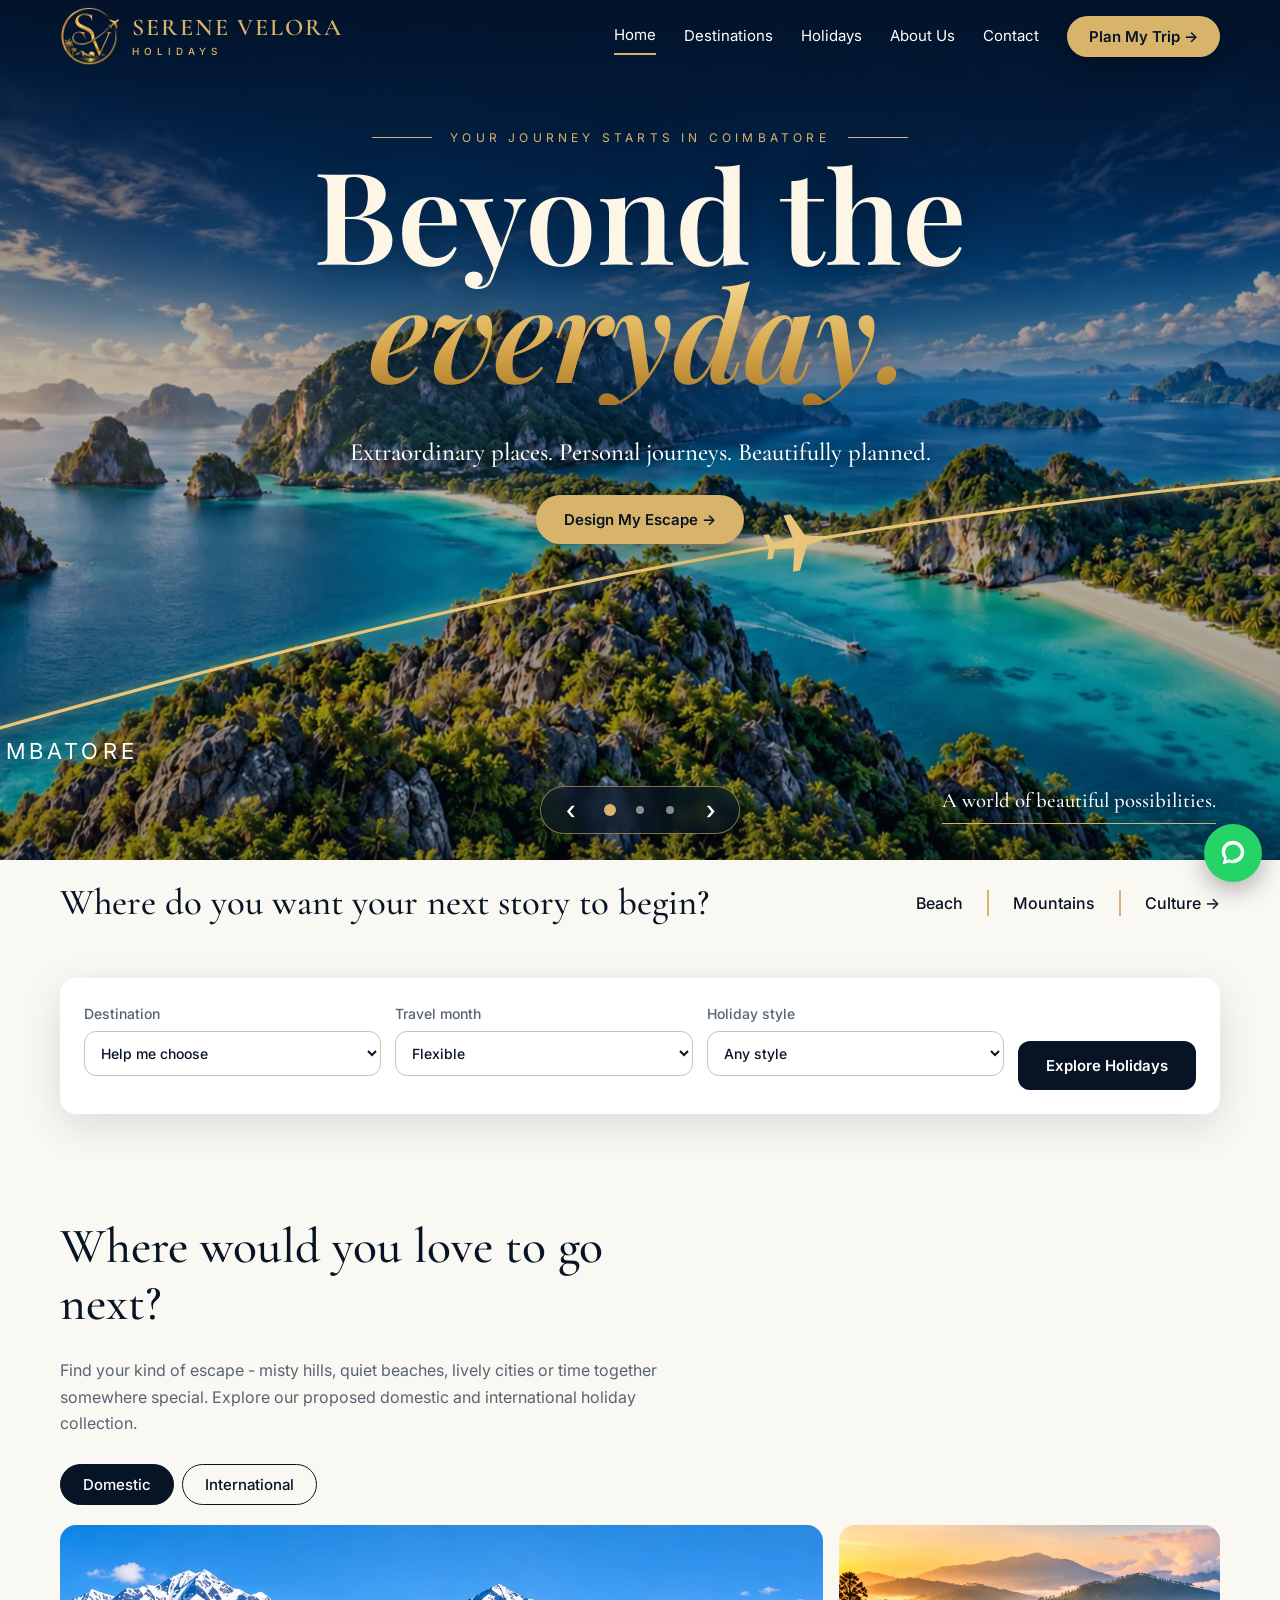
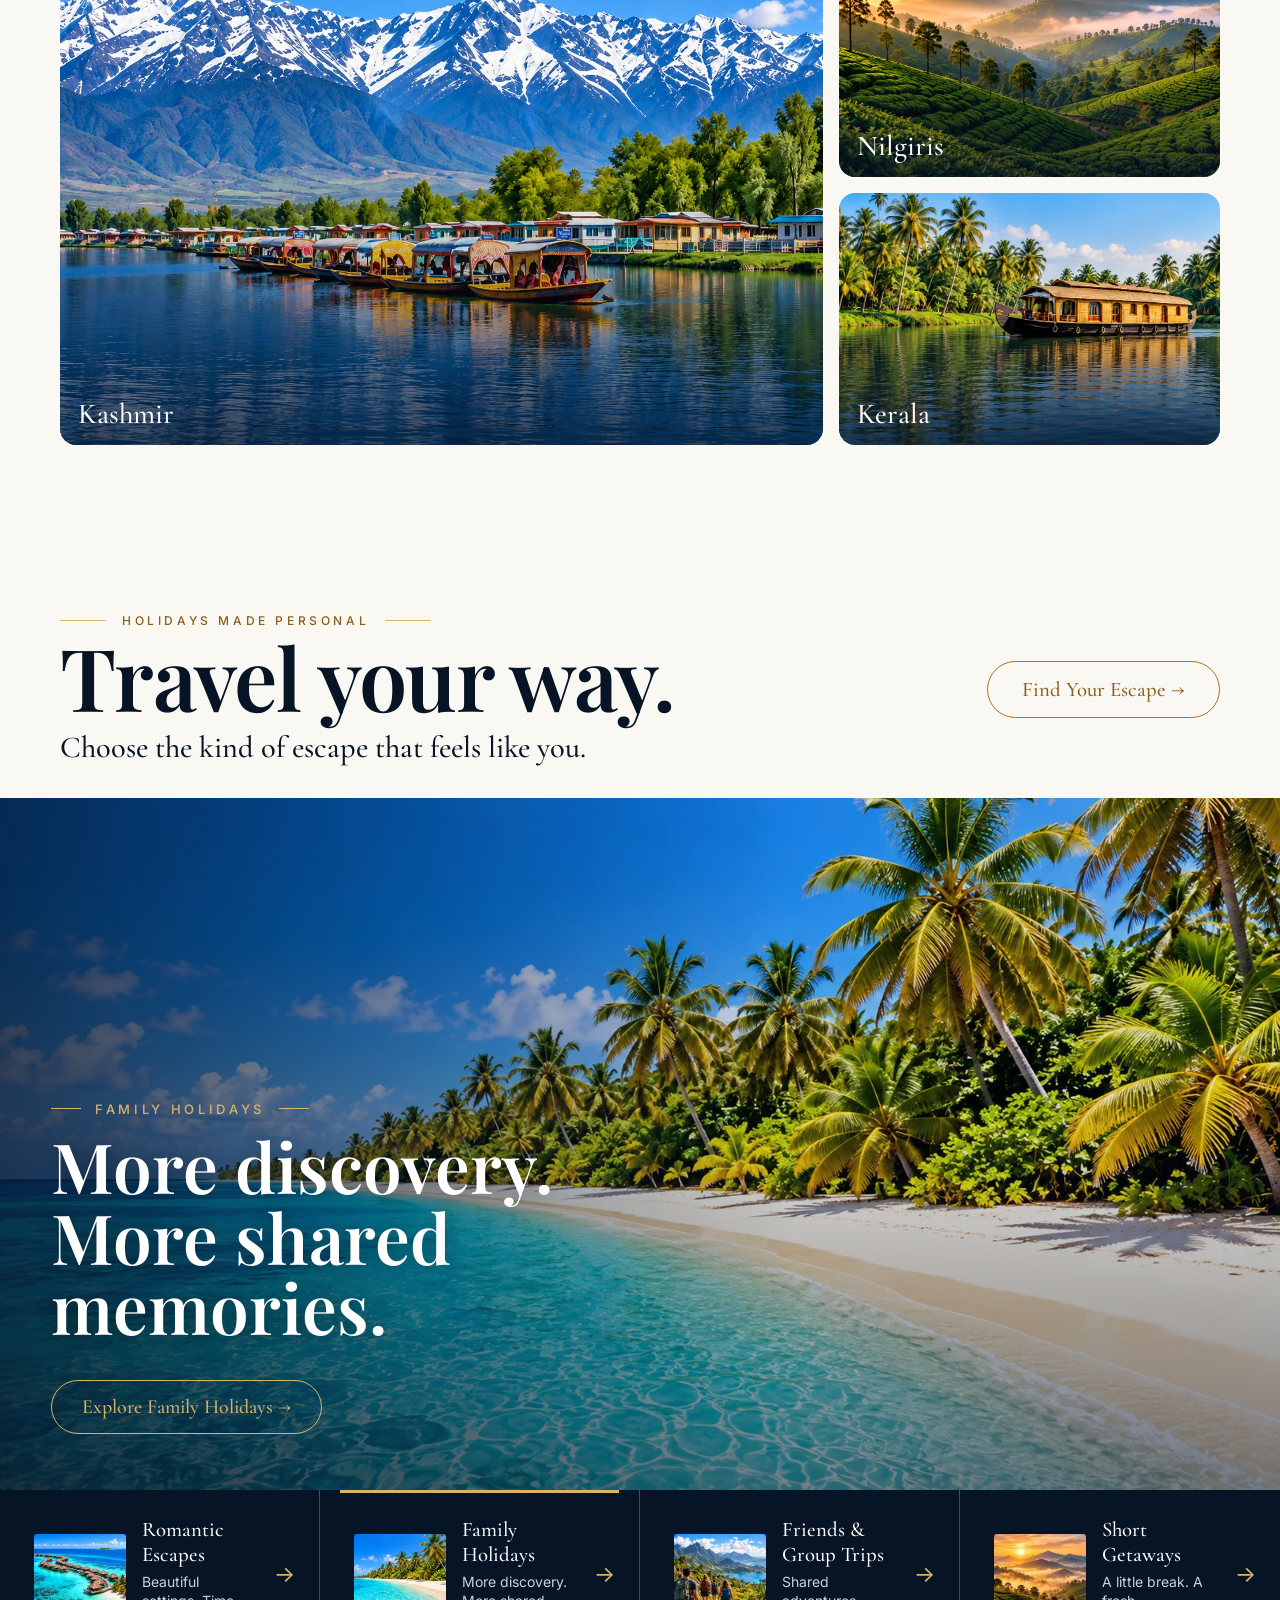
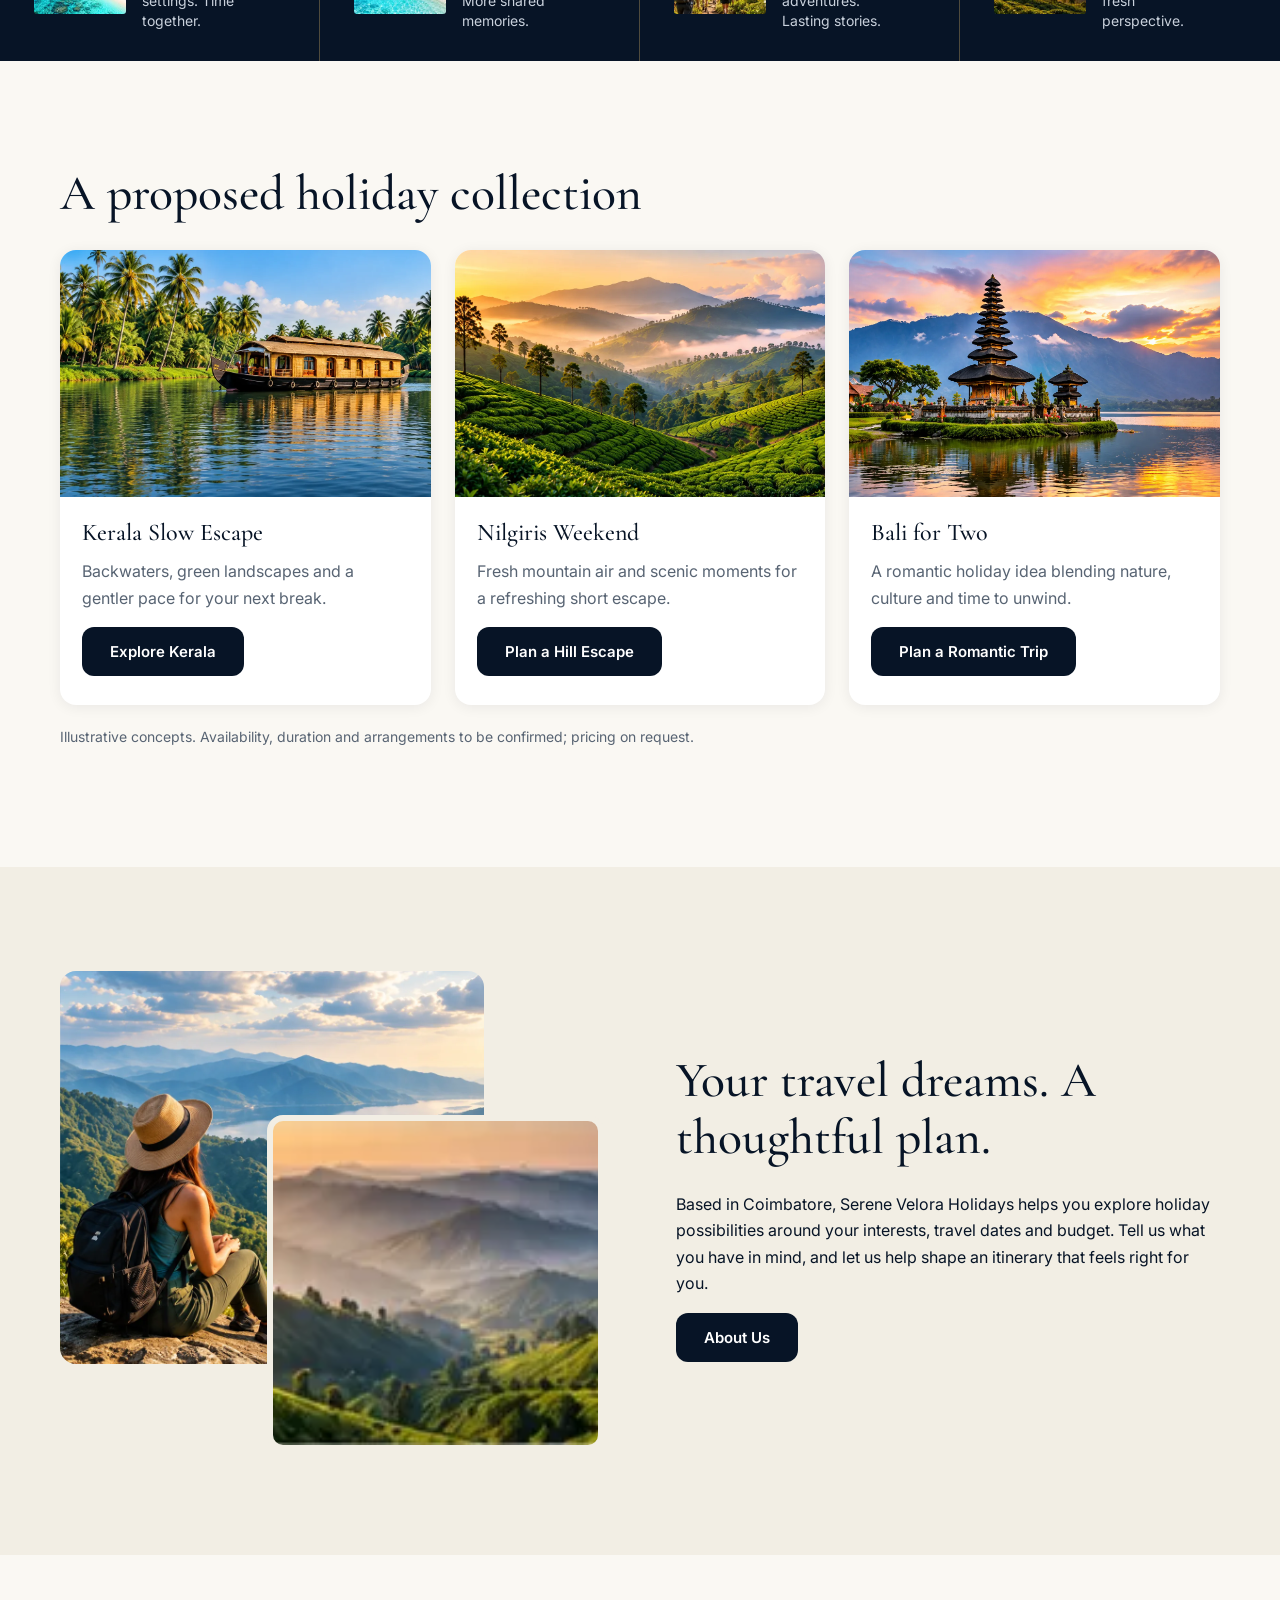
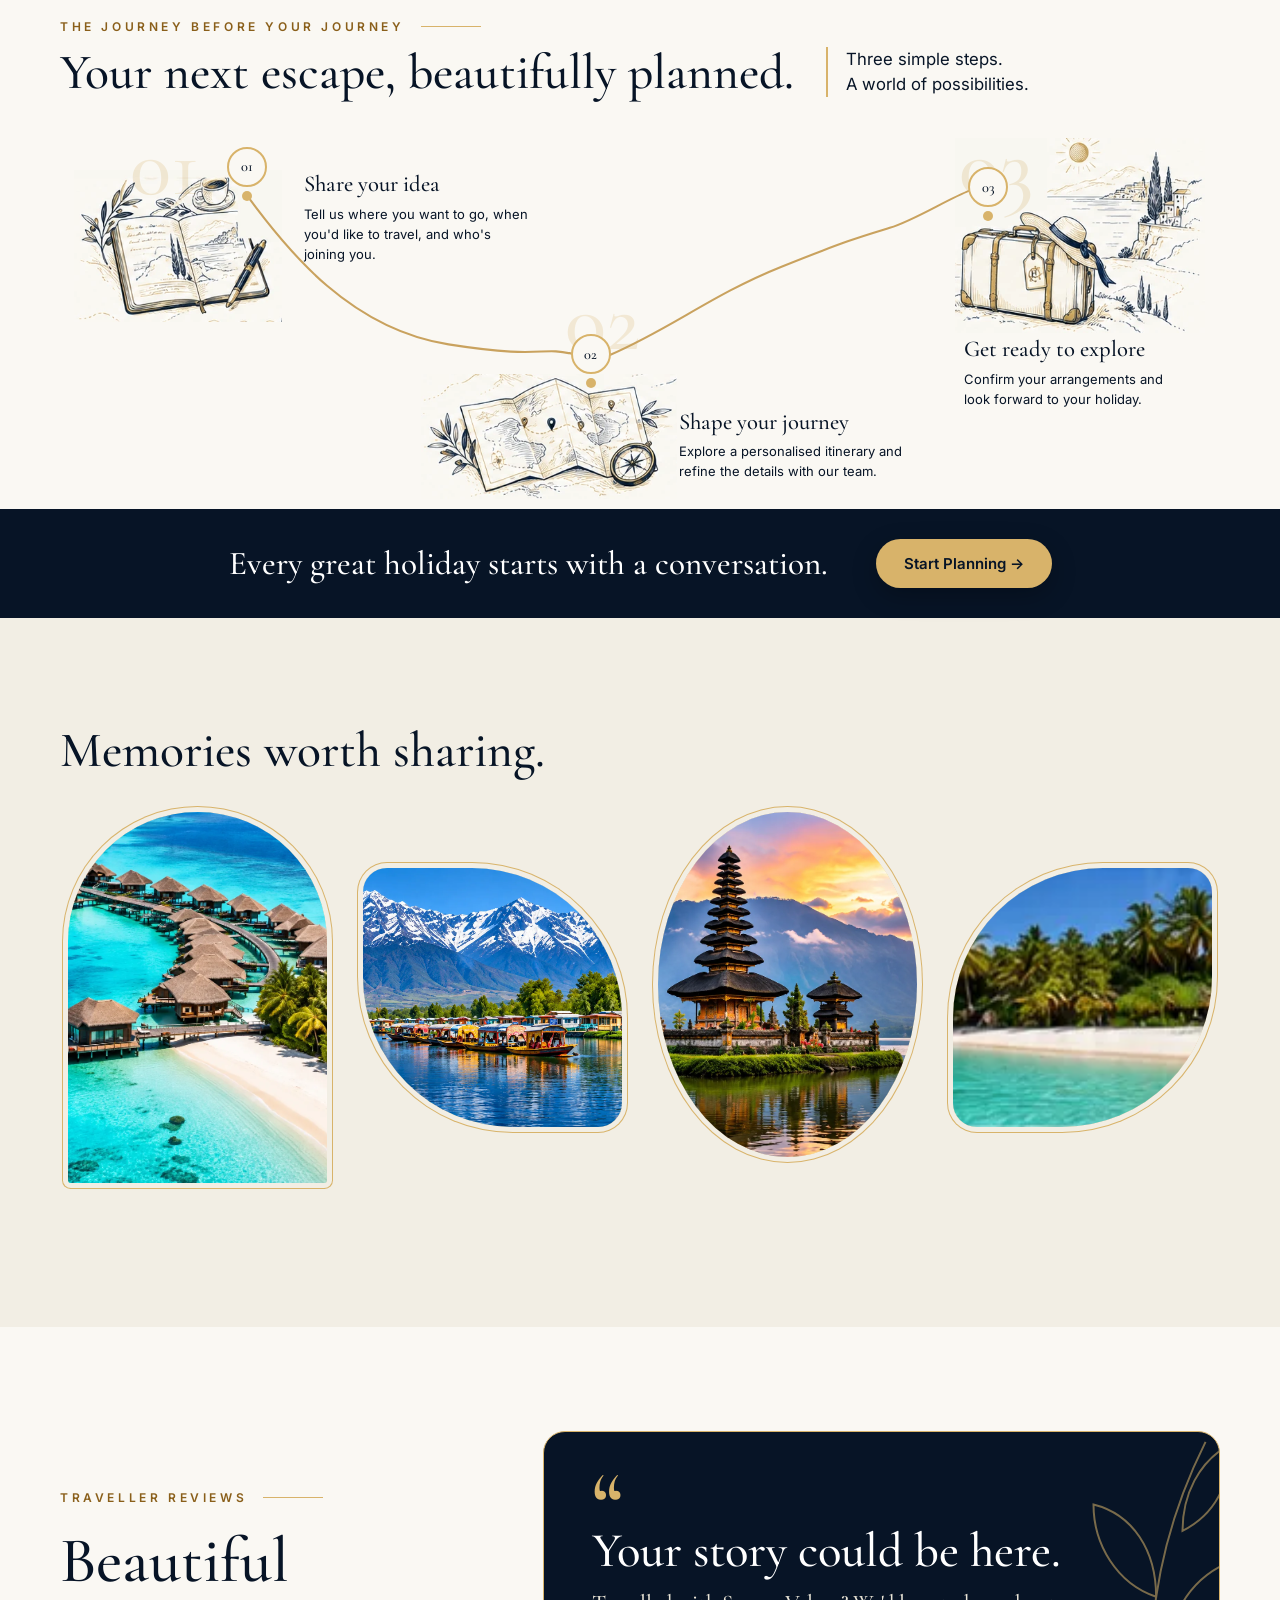
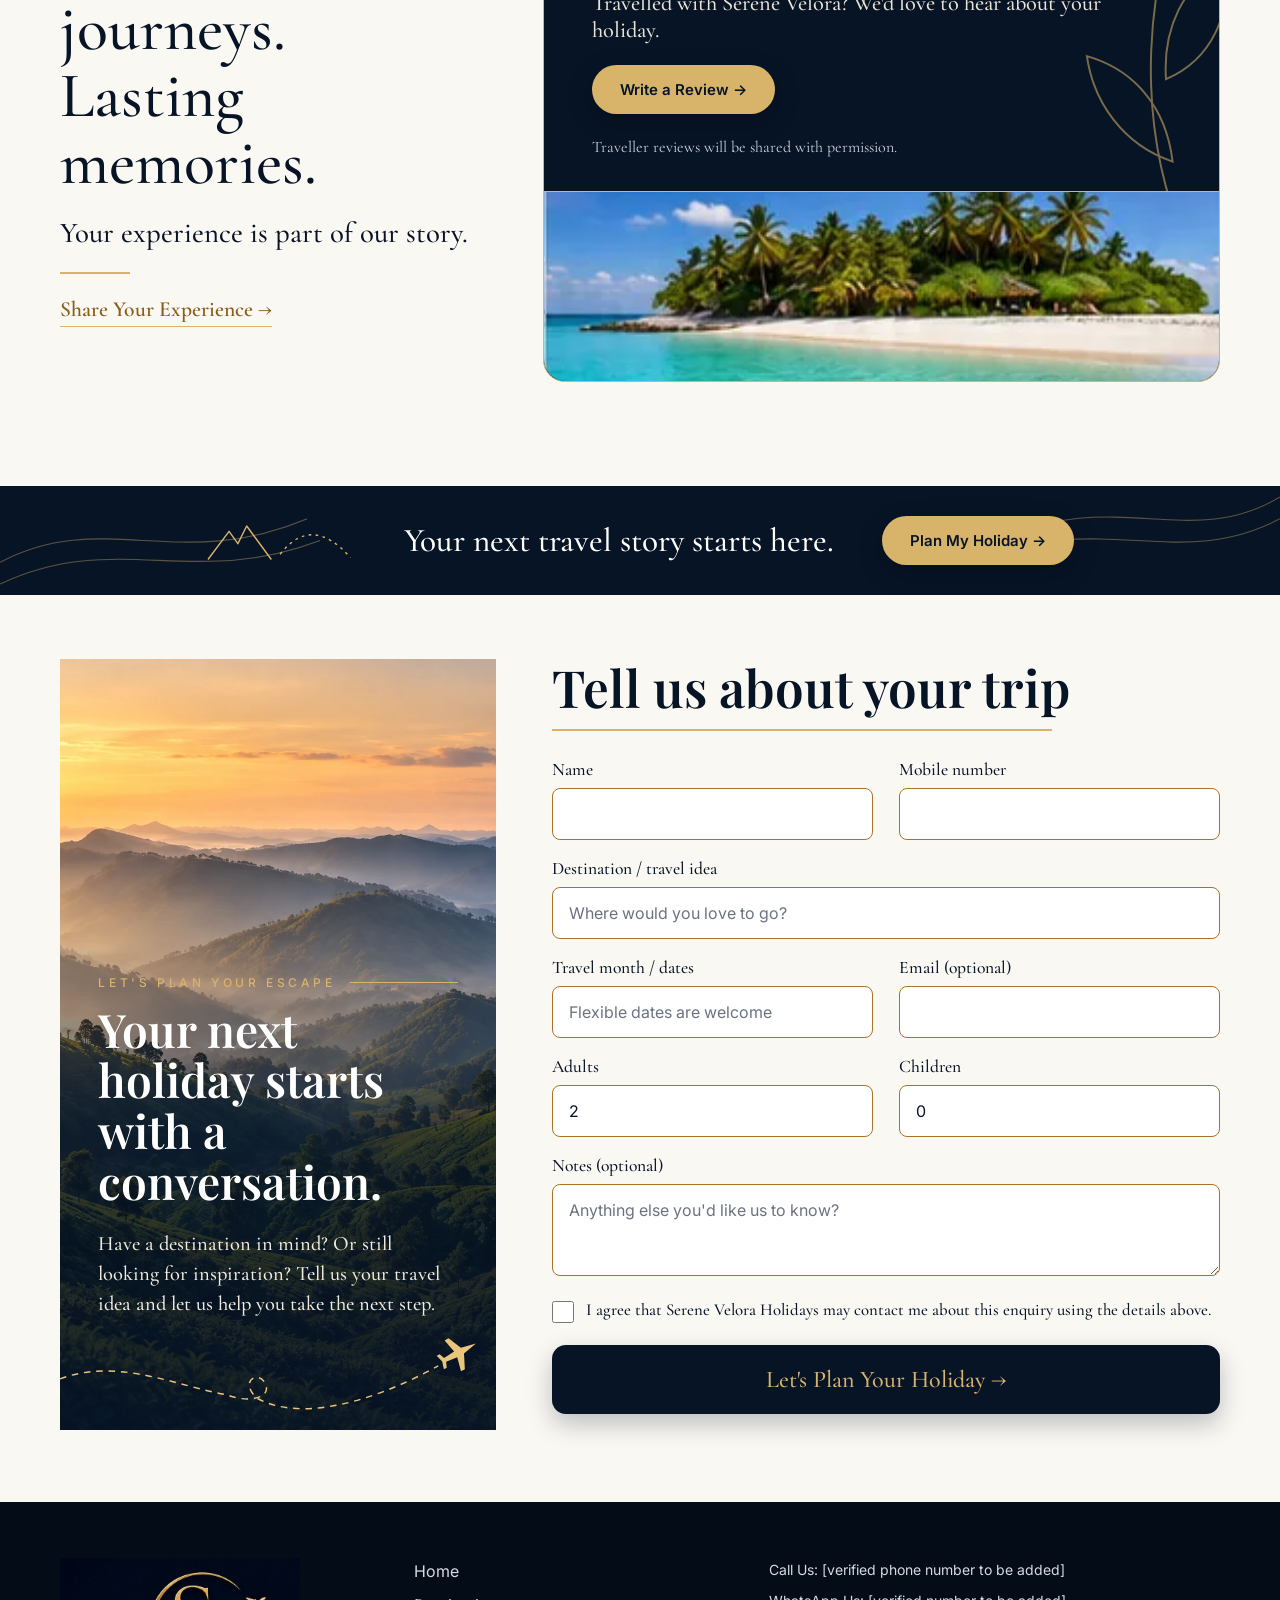
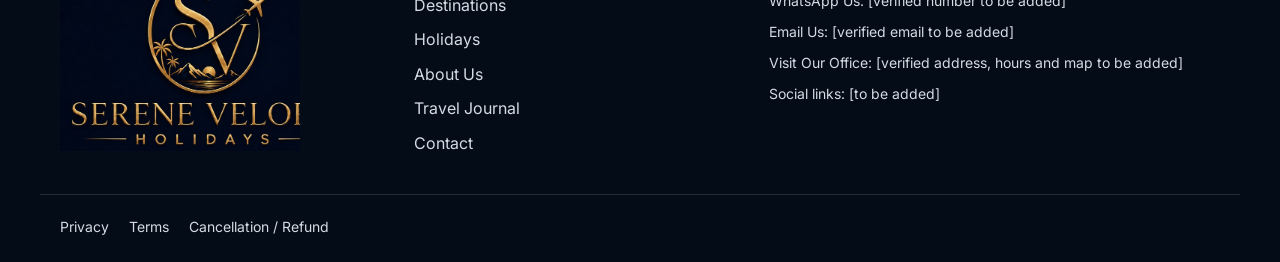
==== index.html @ 8d576823 "initial commit" ====
<!DOCTYPE html>
<html lang="en">
<head>
<meta charset="utf-8">
<meta name="viewport" content="width=device-width, initial-scale=1">
<title>Serene Velora Holidays | Holiday Planning in Coimbatore</title>
<meta name="description" content="Explore holiday ideas with Serene Velora Holidays, Coimbatore. Share your destination, dates and travel preferences to request a personalised itinerary.">
<link rel="preconnect" href="https://fonts.googleapis.com">
<link rel="preconnect" href="https://fonts.gstatic.com" crossorigin>
<link href="https://fonts.googleapis.com/css2?family=Cormorant+Garamond:wght@500;600&family=Playfair+Display:ital,wght@0,600;1,600&family=Inter:wght@400;500;600&display=swap" rel="stylesheet">
<link rel="stylesheet" href="css/styles.css">
</head>
<body>
<a class="skip" href="#main">Skip to content</a>
<div class="progress" id="progress" aria-hidden="true"></div>

<header class="site-header" id="header">
  <div class="wrap bar">
    <a class="brand" href="index.html"><img src="assets/emblem.png" width="60" height="60" alt=""><span class="bn">Serene Velora<small>Holidays</small></span></a>
    <button class="menu-btn" id="menuBtn" aria-expanded="false" aria-controls="nav">Menu</button>
    <nav id="nav" class="nav" aria-label="Main">
      <a href="index.html" aria-current="page">Home</a>
      <a href="destinations.html">Destinations</a>
      <a href="holidays.html">Holidays</a>
      <a href="about.html">About Us</a>
      <a href="contact.html">Contact</a>
      <a class="btn btn-gold nav-cta" href="#enquire">Plan My Trip <span aria-hidden="true">&rarr;</span></a>
    </nav>
  </div>
</header>

<main id="main">
<section class="hero">
  <svg class="scene" viewBox="0 0 1600 820" preserveAspectRatio="xMidYMax slice" aria-hidden="true" focusable="false">
    <defs>
      <linearGradient id="sk" x1="0" y1="0" x2="0" y2="1"><stop offset="0" stop-color="#050f22"/><stop offset=".35" stop-color="#0b2d5a"/><stop offset=".72" stop-color="#4f8cc0"/><stop offset="1" stop-color="#f1d6a4"/></linearGradient>
      <linearGradient id="sea" x1="0" y1="0" x2="0" y2="1"><stop offset="0" stop-color="#1aa7b8"/><stop offset=".5" stop-color="#0d8aa6"/><stop offset="1" stop-color="#0a5878"/></linearGradient>
      <linearGradient id="mt" x1="0" y1="0" x2="0" y2="1"><stop offset="0" stop-color="#5d9a2e"/><stop offset="1" stop-color="#1b441c"/></linearGradient>
      <filter id="bl"><feGaussianBlur stdDeviation="9"/></filter>
    </defs>
    <rect width="1600" height="470" fill="url(#sk)"/><rect y="470" width="1600" height="350" fill="url(#sea)"/>
    <g class="clouds" fill="#fff" opacity=".8" filter="url(#bl)"><ellipse cx="150" cy="230" rx="220" ry="40"/><ellipse cx="330" cy="380" rx="150" ry="28"/><ellipse cx="1330" cy="330" rx="200" ry="45"/><ellipse cx="1470" cy="300" rx="120" ry="40"/><ellipse cx="1230" cy="360" rx="140" ry="26"/></g>
    <path d="M0 470L90 440 200 455 300 430 420 462V470zM1000 470L1150 440 1300 458 1450 425 1600 450V470z" fill="#8fb1c8" opacity=".8"/>
    <ellipse cx="1050" cy="640" rx="430" ry="110" fill="#2ee0d0" opacity=".45"/>
    <path d="M420 470L470 400 560 360 650 300 760 330 860 380 930 420 1000 470z" fill="#2d4d2b"/><path d="M470 470L520 420 560 470z" fill="#8a8b78" opacity=".6"/>
    <path d="M230 520L250 470 300 455 335 490 350 525zM110 640L140 560 190 545 235 580 245 640z" fill="#58664f"/><path d="M255 478L300 458 330 488 290 484zM145 568L190 548 225 580 180 574z" fill="#3c7a35"/>
    <path d="M560 520C800 540 1000 580 1200 600V612C1000 596 800 562 560 532z" fill="#f4ead0"/>
    <path d="M1100 600L1160 500 1250 480 1330 520 1600 560V690L1300 650z" fill="#3b6b30"/>
    <path d="M1230 620C1400 650 1520 730 1600 790V820H1500C1400 740 1300 680 1230 620z" fill="#f1e6c8"/>
    <path d="M200 820L330 760 450 730 560 690 640 640 720 600 790 566 860 590 930 640 1010 700 1100 760 1250 820z" fill="url(#mt)"/>
    <path d="M640 640L790 566 840 610 760 650zM900 650L930 640 980 690z" fill="#9cc84a" opacity=".5"/>
    <path d="M0 820V740L120 770 260 790 330 820zM1250 820L1400 770 1600 760V820z" fill="#1d4a1c"/>
    <path d="M1040 688l22-2-4 8h-14z" fill="#fff"/><path d="M1040 692q-60-16-120-30" stroke="#fff" stroke-opacity=".5" fill="none"/>
  </svg>
  <div class="slides" role="group" aria-roledescription="carousel" aria-label="Destination scenes">
    <picture class="slide is-active"><source media="(max-width:800px)" srcset="assets/hero-1-800.webp" type="image/webp"><source srcset="assets/hero-1-1600.webp" type="image/webp"><img src="assets/hero-1-1600.jpg" width="1600" height="900" alt="Aerial view of rocky green islands, a turquoise lagoon and a white sand beach" fetchpriority="high"></picture>
    <picture class="slide"><source media="(max-width:800px)" srcset="assets/hero-2-800.webp" type="image/webp"><source srcset="assets/hero-2-1600.webp" type="image/webp"><img src="assets/hero-2-1600.jpg" width="1600" height="900" alt="Sunset over thatched overwater villas and a lantern-lit wooden jetty above clear turquoise water" loading="lazy"></picture>
    <picture class="slide"><source media="(max-width:800px)" srcset="assets/hero-3-800.webp" type="image/webp"><source srcset="assets/hero-3-1600.webp" type="image/webp"><img src="assets/hero-3-1600.jpg" width="1600" height="900" alt="Snow-capped mountains above a turquoise lake framed by pine forest" loading="lazy"></picture>
  </div>
  <video id="heroVideo" class="hero-video" data-src="assets/hero.mp4" muted loop playsinline preload="none" aria-hidden="true"></video>
  <svg class="flight" viewBox="0 0 1600 820" preserveAspectRatio="xMidYMax slice" aria-hidden="true" focusable="false">
    <path class="fpath" pathLength="1" d="M112 716 C 520 600, 900 500, 1480 450"/><circle cx="112" cy="716" r="7" fill="#D8B36A"/><text x="146" y="724" fill="#fff" font-size="21" letter-spacing="4" font-family="Inter,sans-serif">COIMBATORE</text>
    <g class="plane"><path transform="scale(1.7)" d="M18 0L4-3-2-16-6-16-3-3-14-2-16-7-19-7-17 0-19 7-16 7-14 2-3 3-6 16-2 16 4 3z" fill="#E8C57A"/>
      <animateMotion dur="4.5s" begin="0.4s" fill="freeze" rotate="auto" path="M112 716 C 520 600, 900 500, 1480 450"/></g>
  </svg>
  <div class="wrap hero-inner">
    <p class="eyebrow">Your journey starts in Coimbatore</p>
    <h1>Beyond the <em>everyday.</em></h1>
    <p class="lead">Extraordinary places. Personal journeys. Beautifully planned.</p>
    <div class="actions"><a class="btn btn-gold" href="#enquire">Design My Escape <span aria-hidden="true">&rarr;</span></a></div>
  </div>
  <div class="hero-ctrl" role="group" aria-label="Scene controls">
    <button type="button" id="prevS" aria-label="Previous scene">&lsaquo;</button>
    <span class="dots"><button type="button" aria-label="Show scene 1" aria-current="true"></button><button type="button" aria-label="Show scene 2"></button><button type="button" aria-label="Show scene 3"></button></span>
    <button type="button" id="nextS" aria-label="Next scene">&rsaquo;</button>
    
  </div>
  <p class="tagline">A world of beautiful possibilities.</p>
  <button class="vid-toggle" id="vidToggle" hidden aria-label="Pause background video">Pause video</button>
</section>
<div class="strip"><div class="wrap strip-in"><h2>Where do you want your next story to begin?</h2>
  <ul><li><a href="holidays.html?style=Beach">Beach</a></li><li><a href="holidays.html?style=Mountains">Mountains</a></li><li><a href="holidays.html?style=Culture">Culture <span aria-hidden="true">&rarr;</span></a></li></ul></div></div>

<section class="starter wrap" aria-labelledby="starterH">
  <h2 id="starterH" class="sr">Find a holiday</h2>
  <form class="starter-form" action="holidays.html" method="get">
    <label>Destination
      <select name="destination">
        <option value="">Help me choose</option>
        <option>Kerala</option><option>Nilgiris</option><option>Goa</option><option>Kashmir</option>
        <option>Bali</option><option>Singapore</option><option>Thailand</option><option>Maldives</option>
      </select></label>
    <label>Travel month
      <select name="month">
        <option value="">Flexible</option>
        <option>January</option><option>February</option><option>March</option><option>April</option>
        <option>May</option><option>June</option><option>July</option><option>August</option>
        <option>September</option><option>October</option><option>November</option><option>December</option>
      </select></label>
    <label>Holiday style
      <select name="style">
        <option value="">Any style</option>
        <option>Romantic Escapes</option><option>Family Holidays</option>
        <option>Friends &amp; Group Trips</option><option>Short Getaways</option>
      </select></label>
    <button class="btn btn-navy" type="submit">Explore Holidays</button>
  </form>
</section>

<section class="section wrap" aria-labelledby="destH">
  <div class="head reveal">
    <h2 id="destH">Where would you love to go next?</h2>
    <p>Find your kind of escape - misty hills, quiet beaches, lively cities or time together somewhere special. Explore our proposed domestic and international holiday collection.</p>
  </div>
  <div class="tabs" role="tablist" aria-label="Destination type">
    <button role="tab" id="tab-dom" aria-selected="true" aria-controls="panel-dom">Domestic</button>
    <button role="tab" id="tab-int" aria-selected="false" aria-controls="panel-int" tabindex="-1">International</button>
  </div>
  <div class="mosaic" id="panel-dom" role="tabpanel" aria-labelledby="tab-dom">
    <a class="tile big" href="contact.html?destination=Kashmir"><div class="ph has-img" role="img" aria-label="Colourful shikara boats on a lake below snow-capped mountains" style="background-image:url(assets/img-kashmir.webp)"></div><span>Kashmir</span></a>
    <a class="tile" href="holidays.html?destination=Nilgiris"><div class="ph has-img" role="img" aria-label="Tea-covered hills with morning mist at golden sunrise" style="background-image:url(assets/img-nilgiris.webp)"></div><span>Nilgiris</span></a>
    <a class="tile" href="holidays.html?destination=Kerala"><div class="ph has-img" role="img" aria-label="Traditional thatched houseboat on calm backwaters lined with coconut palms" style="background-image:url(assets/img-kerala.webp)"></div><span>Kerala</span></a>
  </div>
  <div class="mosaic" id="panel-int" role="tabpanel" aria-labelledby="tab-int" hidden>
    <a class="tile big" href="contact.html?destination=Maldives"><div class="ph has-img" role="img" aria-label="Aerial view of overwater villas along a curved jetty above turquoise water" style="background-image:url(assets/img-maldives.webp)"></div><span>Maldives</span></a>
    <a class="tile" href="holidays.html?destination=Bali"><div class="ph has-img" role="img" aria-label="Pagoda-style temple on a lake with mountains behind at sunset" style="background-image:url(assets/img-bali.webp)"></div><span>Bali</span></a>
    <a class="tile" href="holidays.html?destination=Thailand"><div class="ph has-img" role="img" aria-label="Wooden longtail boat on turquoise water below limestone cliffs" style="background-image:url(assets/img-thailand.webp)"></div><span>Thailand</span></a>
  </div>
</section>

<section class="tw" aria-labelledby="styleH">
  <div class="wrap tw-head reveal"><div><p class="eyebrow-c">Holidays made personal</p><h2 id="styleH">Travel your way.</h2><p class="tw-sub">Choose the kind of escape that feels like you.</p></div><a class="tw-find" href="holidays.html">Find Your Escape <span aria-hidden="true">&rarr;</span></a></div>
  <div class="tw-stage"><div class="tw-panel is-active" role="tabpanel" id="tw-p1" aria-labelledby="tw-t1" style="background-image:url(assets/tw-romantic.webp)"><div class="tw-copy"><p class="tw-eye">Romantic Escapes</p><h3>Time together, beautifully spent.</h3><a class="tw-btn" href="holidays.html?style=Romantic%20Escapes">Explore Romantic Escapes <span aria-hidden="true">&rarr;</span></a></div></div><div class="tw-panel" role="tabpanel" id="tw-p2" aria-labelledby="tw-t2" style="background-image:url(assets/tw-family.webp)"><div class="tw-copy"><p class="tw-eye">Family Holidays</p><h3>More discovery. More shared memories.</h3><a class="tw-btn" href="holidays.html?style=Family%20Holidays">Explore Family Holidays <span aria-hidden="true">&rarr;</span></a></div></div><div class="tw-panel" role="tabpanel" id="tw-p3" aria-labelledby="tw-t3" style="background-image:url(assets/tw-friends.webp)"><div class="tw-copy"><p class="tw-eye">Friends &amp; Group Trips</p><h3>Shared adventures. Lasting stories.</h3><a class="tw-btn" href="holidays.html?style=Friends%20%26%20Group%20Trips">Explore Friends &amp; Group Trips <span aria-hidden="true">&rarr;</span></a></div></div><div class="tw-panel" role="tabpanel" id="tw-p4" aria-labelledby="tw-t4" style="background-image:url(assets/tw-short.webp)"><div class="tw-copy"><p class="tw-eye">Short Getaways</p><h3>A little break. A fresh perspective.</h3><a class="tw-btn" href="holidays.html?style=Short%20Getaways">Explore Short Getaways <span aria-hidden="true">&rarr;</span></a></div></div></div>
  <div class="tw-tabs" role="tablist" aria-label="Holiday styles"><button type="button" role="tab" class="tw-tab" id="tw-t1" aria-selected="true" aria-controls="tw-p1"><span class="tw-th" aria-hidden="true" style="background-image:url(assets/tw-romantic-s.webp)"></span><span class="tw-txt"><strong>Romantic Escapes</strong><span>Beautiful settings. Time together.</span></span><span class="tw-ar" aria-hidden="true">&rarr;</span></button><button type="button" role="tab" class="tw-tab" id="tw-t2" aria-selected="false" aria-controls="tw-p2" tabindex="-1"><span class="tw-th" aria-hidden="true" style="background-image:url(assets/tw-family-s.webp)"></span><span class="tw-txt"><strong>Family Holidays</strong><span>More discovery. More shared memories.</span></span><span class="tw-ar" aria-hidden="true">&rarr;</span></button><button type="button" role="tab" class="tw-tab" id="tw-t3" aria-selected="false" aria-controls="tw-p3" tabindex="-1"><span class="tw-th" aria-hidden="true" style="background-image:url(assets/tw-friends-s.webp)"></span><span class="tw-txt"><strong>Friends &amp; Group Trips</strong><span>Shared adventures. Lasting stories.</span></span><span class="tw-ar" aria-hidden="true">&rarr;</span></button><button type="button" role="tab" class="tw-tab" id="tw-t4" aria-selected="false" aria-controls="tw-p4" tabindex="-1"><span class="tw-th" aria-hidden="true" style="background-image:url(assets/tw-short-s.webp)"></span><span class="tw-txt"><strong>Short Getaways</strong><span>A little break. A fresh perspective.</span></span><span class="tw-ar" aria-hidden="true">&rarr;</span></button></div>
</section>

<section class="section wrap" aria-labelledby="featH">
  <h2 id="featH" class="reveal">A proposed holiday collection</h2>
  <div class="cards">
    <article class="card reveal"><div class="ph has-img" role="img" aria-label="Traditional thatched houseboat on calm backwaters lined with coconut palms" style="background-image:url(assets/img-kerala.webp)"></div><div class="card-b"><h3>Kerala Slow Escape</h3><p>Backwaters, green landscapes and a gentler pace for your next break.</p><a class="btn btn-navy" href="holiday-detail.html">Explore Kerala</a></div></article>
    <article class="card reveal"><div class="ph has-img" role="img" aria-label="Tea-covered hills with morning mist at golden sunrise" style="background-image:url(assets/img-nilgiris.webp)"></div><div class="card-b"><h3>Nilgiris Weekend</h3><p>Fresh mountain air and scenic moments for a refreshing short escape.</p><a class="btn btn-navy" href="holidays.html">Plan a Hill Escape</a></div></article>
    <article class="card reveal"><div class="ph has-img" role="img" aria-label="Pagoda-style temple on a lake with mountains behind at sunset" style="background-image:url(assets/img-bali.webp)"></div><div class="card-b"><h3>Bali for Two</h3><p>A romantic holiday idea blending nature, culture and time to unwind.</p><a class="btn btn-navy" href="holidays.html">Plan a Romantic Trip</a></div></article>
  </div>
  <p class="note">Illustrative concepts. Availability, duration and arrangements to be confirmed; pricing on request.</p>
</section>

<section class="section ivory-2" aria-labelledby="storyH">
  <div class="wrap story">
    <div class="story-img"><div class="ph a has-img" role="img" aria-label="Traveller in a sun hat with a backpack looking over green hills and a lake" style="background-image:url(assets/img-traveller.webp)"></div><div class="ph b has-img" role="img" aria-label="Layered green hills in warm morning light" style="background-image:url(assets/img-hills.webp)"></div></div>
    <div class="reveal">
      <h2 id="storyH">Your travel dreams. A thoughtful plan.</h2>
      <p>Based in Coimbatore, Serene Velora Holidays helps you explore holiday possibilities around your interests, travel dates and budget. Tell us what you have in mind, and let us help shape an itinerary that feels right for you.</p>
      <a class="btn btn-navy" href="about.html">About Us</a>
    </div>
  </div>
</section>

<section class="section wrap jsec" aria-labelledby="stepsH">
  <div class="jhead reveal"><p class="eyebrow-j">The journey before your journey</p>
    <div class="jhead-row"><h2 id="stepsH">Your next escape, beautifully planned.</h2><p class="jtag">Three simple steps.<br>A world of possibilities.</p></div></div>
  <div class="jstage reveal">
    <span class="ghost g1" aria-hidden="true">01</span><span class="ghost g2" aria-hidden="true">02</span><span class="ghost g3" aria-hidden="true">03</span>
    <svg class="route jroute" viewBox="0 0 1672 560" preserveAspectRatio="none" aria-hidden="true" focusable="false">
      <path id="routePath" pathLength="1" d="M270 108 C 330 190, 420 300, 560 322 S 690 324, 740 336"/><path pathLength="1" style="transition-delay:1.2s" d="M791 338 C 880 300, 940 250, 1040 210 S 1160 165, 1196 154 S 1280 112, 1312 100"/>
      <g class="rplane"><path transform="scale(2)" d="M18 0L4-3-2-16-6-16-3-3-14-2-16-7-19-7-17 0-19 7-16 7-14 2-3 3-6 16-2 16 4 3z" fill="#C9A25E"/><animateMotion dur="7s" begin="1.5s" repeatCount="indefinite" rotate="auto" path="M791 338 C 880 300, 940 250, 1040 210 S 1160 165, 1196 154 S 1280 112, 1312 100"/></g>
    </svg>
    <div class="jstep s1"><img class="jill" src="assets/step-1.webp" alt="" width="300" height="220" loading="lazy"><span class="pin" aria-hidden="true">01</span><div class="jtext"><h3>Share your idea</h3><p>Tell us where you want to go, when you'd like to travel, and who's joining you.</p></div></div>
    <div class="jstep s2"><img class="jill" src="assets/step-2.webp" alt="" width="300" height="220" loading="lazy"><span class="pin" aria-hidden="true">02</span><div class="jtext"><h3>Shape your journey</h3><p>Explore a personalised itinerary and refine the details with our team.</p></div></div>
    <div class="jstep s3"><img class="jill" src="assets/step-3.webp" alt="" width="300" height="220" loading="lazy"><span class="pin" aria-hidden="true">03</span><div class="jtext"><h3>Get ready to explore</h3><p>Confirm your arrangements and look forward to your holiday.</p></div></div>
  </div>
</section>
<div class="jband"><div class="wrap jband-in"><p>Every great holiday starts with a conversation.</p><a class="btn btn-gold" href="#enquire">Start Planning <span aria-hidden="true">&rarr;</span></a></div></div>

<section class="section ivory-2" aria-labelledby="memH">
  <div class="wrap">
    <h2 id="memH" class="reveal">Memories worth sharing.</h2>
    <div class="gallery">
      <div class="ph has-img" role="img" aria-label="Aerial view of overwater villas along a curved jetty above turquoise water" style="background-image:url(assets/img-maldives.webp)"></div>
      <div class="ph has-img" role="img" aria-label="Colourful shikara boats on a lake below snow-capped mountains" style="background-image:url(assets/img-kashmir.webp)"></div>
      <div class="ph has-img" role="img" aria-label="Pagoda-style temple on a lake with mountains behind at sunset" style="background-image:url(assets/img-bali.webp)"></div>
      <div class="ph has-img" role="img" aria-label="Palm-covered island with a white sand beach and clear turquoise water" style="background-image:url(assets/img-island.webp)"></div>
    </div>
  </div>
</section>

<section class="section wrap rv-sec" aria-labelledby="revH">
  <div class="rv-grid">
    <div class="rv-copy reveal">
      <p class="eyebrow-j">Traveller reviews</p>
      <h2 id="revH">Beautiful journeys.<br>Lasting memories.</h2>
      <p class="rv-sub">Your experience is part of our story.</p>
      <span class="rv-rule" aria-hidden="true"></span>
      <a class="rv-link" href="contact.html#enquire">Share Your Experience <span aria-hidden="true">&rarr;</span></a>
    </div>
    <div class="rv-panel reveal">
      <svg class="rv-leaf" viewBox="0 0 120 260" aria-hidden="true" focusable="false"><g fill="none" stroke="#D8B36A" stroke-width="1.2" opacity=".55"><path d="M100 250C70 180 70 90 112 6"/><path d="M92 200c-30-10-48-36-52-64 28 8 48 30 52 64zM88 150c28-12 40-40 36-70-26 12-38 40-36 70zM82 100C58 92 44 68 44 44c24 6 38 28 38 56zM98 60c20-10 30-30 28-52-18 10-28 30-28 52z"/></g></svg>
      <div class="rv-body"><span class="rv-q" aria-hidden="true">&ldquo;</span><h3>Your story could be here.</h3>
        <p>Travelled with Serene Velora? We'd love to hear about your holiday.</p>
        <a class="btn btn-gold" href="contact.html#enquire">Write a Review <span aria-hidden="true">&rarr;</span></a>
        <small>Traveller reviews will be shared with permission.</small></div>
      <div class="rv-photo ph has-img" role="img" aria-label="Palm-covered island with a white sand beach and clear turquoise water" style="background-image:url(assets/img-island.webp)"></div>
    </div>
  </div>
  <div class="reviews" id="reviews"></div>
</section>
<div class="jband rband"><svg class="rband-lines" viewBox="0 0 1000 100" preserveAspectRatio="none" aria-hidden="true" focusable="false"><g fill="none" stroke="#D8B36A" stroke-width="1" opacity=".4" vector-effect="non-scaling-stroke"><path d="M0 70C80 20 140 80 240 30"/><path d="M0 90C90 40 150 95 250 50"/><path d="M1000 30C920 80 860 20 760 70"/><path d="M1000 10C930 60 870 0 780 50"/></g></svg>
  <div class="wrap jband-in"><svg class="rband-icon" viewBox="0 0 170 50" width="150" height="44" aria-hidden="true" focusable="false"><g fill="none" stroke="#D8B36A" stroke-width="1.6" stroke-linejoin="round"><path d="M2 46L26 14l10 14 10-20 28 38"/><path d="M84 40Q120 -6 164 44" stroke-dasharray="3 5"/></g></svg><p>Your next travel story starts here.</p><a class="btn btn-gold" href="#enquire">Plan My Holiday <span aria-hidden="true">&rarr;</span></a></div></div>


<section class="section wrap enqx" id="enquire" aria-labelledby="enqH">
  <div class="enqx-grid">
    <div class="enqx-art" style="background-image:url(assets/img-teahills.webp)">
      <div class="enqx-copy"><p class="enqx-eye">Let's plan your escape</p><h2 id="enqH">Your next holiday starts with a conversation.</h2><p>Have a destination in mind? Or still looking for inspiration? Tell us your travel idea and let us help you take the next step.</p></div>
      <svg class="enqx-path" viewBox="0 0 600 120" preserveAspectRatio="xMinYMax meet" aria-hidden="true" focusable="false"><path d="M0 70C80 40 160 80 230 92c30 12 62 4 52-16-9-18-36-4-12 20 60 34 160 6 250-44" fill="none" stroke="#E8C57A" stroke-width="2" stroke-dasharray="9 8"/><path transform="translate(548 34) rotate(-28) scale(1.5)" d="M18 0L4-3-2-16-6-16-3-3-14-2-16-7-19-7-17 0-19 7-16 7-14 2-3 3-6 16-2 16 4 3z" fill="#E8C57A"/></svg>
    </div>
    <div class="enqx-formwrap"><h3>Tell us about your trip</h3><span class="enqx-rule" aria-hidden="true"></span>
<form id="enqForm" novalidate>
  <div class="fgrid">
    <label>Name <input name="name" autocomplete="name" required></label>
    <label>Mobile number <input name="mobile" type="tel" autocomplete="tel" required></label>
    <label class="full">Destination / travel idea <input name="destination" placeholder="Where would you love to go?" required></label>
    <label>Travel month / dates <input name="dates" placeholder="Flexible dates are welcome"></label>
    <label>Email (optional) <input name="email" type="email" autocomplete="email"></label>
    <label>Adults <input name="adults" type="number" min="1" value="2"></label>
    <label>Children <input name="children" type="number" min="0" value="0"></label>
    <label class="full">Notes (optional) <textarea name="notes" rows="3" placeholder="Anything else you'd like us to know?"></textarea></label>
  </div>
  <label class="check"><input type="checkbox" name="consent" required> I agree that Serene Velora Holidays may contact me about this enquiry using the details above.</label>
  <button class="btn-send" type="submit">Let's Plan Your Holiday <span aria-hidden="true">&rarr;</span></button>
</form>
<div id="formMsg" tabindex="-1" role="status" aria-live="polite"></div>
    </div>
  </div>
</section>
</main>

<footer class="footer">
  <div class="wrap foot">
    <div><img src="assets/logo.jpg" width="240" height="193" alt="Serene Velora Holidays logo: gold SV emblem with aircraft, palms and mountains" loading="lazy"></div>
    <nav aria-label="Footer"><a href="index.html">Home</a><a href="destinations.html">Destinations</a><a href="holidays.html">Holidays</a><a href="about.html">About Us</a><a href="journal.html">Travel Journal</a><a href="contact.html">Contact</a></nav>
    <div class="contact">
      <p>Call Us: [verified phone number to be added]</p>
      <p>WhatsApp Us: [verified number to be added]</p>
      <p>Email Us: [verified email to be added]</p>
      <p>Visit Our Office: [verified address, hours and map to be added]</p>
      <p>Social links: [to be added]</p>
    </div>
  </div>
  <div class="wrap legal"><a href="privacy.html">Privacy</a><a href="terms.html">Terms</a><a href="cancellation.html">Cancellation / Refund</a></div>
</footer>
<script src="js/reviews.js"></script>
<script src="js/main.js"></script>
<script src="js/chat.js"></script>
</body>
</html>
---- css/styles.css ----
:root{--navy:#071426;--ivory:#FAF8F3;--ivory2:#F2EEE4;--gold:#D8B36A;--gold-d:#A77525;--slate:#586473;--r:16px;--max:1200px;
--serif:"Cormorant Garamond",Georgia,serif;--sans:Inter,system-ui,-apple-system,"Segoe UI",sans-serif}
*{box-sizing:border-box}
html{scroll-behavior:smooth}
body{margin:0;font:400 16px/1.65 var(--sans);color:var(--navy);background:var(--ivory)}
img{max-width:100%;height:auto}
a{color:inherit}
:focus-visible{outline:3px solid var(--gold-d);outline-offset:3px}
.navy :focus-visible,.hero :focus-visible,.footer :focus-visible,.site-header:not(.solid) :focus-visible{outline-color:var(--gold)}
.wrap{max-width:var(--max);margin:0 auto;padding:0 20px}
.sr{position:absolute;width:1px;height:1px;overflow:hidden;clip:rect(0 0 0 0)}
.skip{position:absolute;left:-999px;top:8px;background:var(--gold);color:var(--navy);padding:8px 14px;z-index:100}
.skip:focus{left:8px}
h1,h2,h3{font-family:var(--serif);font-weight:500;line-height:1.15;margin:0 0 .5em}
h1{font-size:clamp(2.4rem,7vw,5rem)}
h2{font-size:clamp(1.9rem,4.5vw,3.1rem)}
h3{font-size:1.5rem}
p{margin:0 0 1em}
.btn{display:inline-block;padding:13px 26px;border-radius:12px;font:600 15px var(--sans);text-decoration:none;border:2px solid transparent;cursor:pointer;transition:transform .2s,background .2s}
.btn:hover{transform:translateY(-2px)}
.btn-gold{background:var(--gold);color:var(--navy)}
.btn-gold:hover{background:#e3c283}
.btn-navy{background:var(--navy);color:#fff}
.btn-navy:hover{background:#12294a}
.btn-ghost{border-color:#fff;color:#fff}
.btn-ghost:hover{background:rgba(255,255,255,.12)}

.site-header{position:fixed;inset:0 0 auto;z-index:50;color:#fff;transition:background .3s}
.site-header.solid{background:var(--navy);box-shadow:0 1px 0 rgba(216,179,106,.4)}
.bar{display:flex;align-items:center;justify-content:space-between;height:72px}
.brand{font:600 1.45rem var(--serif);text-decoration:none;letter-spacing:.02em}
.brand span{color:var(--gold)}
.menu-btn{background:none;border:1px solid var(--gold);color:#fff;padding:8px 16px;border-radius:10px;font:500 15px var(--sans);cursor:pointer}
.nav{display:none;position:absolute;top:72px;left:0;right:0;background:var(--navy);padding:16px 20px 24px;flex-direction:column;gap:4px}
.nav.open{display:flex}
.nav a{text-decoration:none;padding:12px 0;border-bottom:1px solid rgba(255,255,255,.12)}
.nav a:hover{color:var(--gold)}
.nav .nav-cta{border:0;margin-top:12px;text-align:center}
.nav .nav-cta:hover{color:var(--navy)}
@media(min-width:960px){
 .menu-btn{display:none}
 .nav{display:flex;position:static;flex-direction:row;align-items:center;gap:28px;background:none;padding:0}
 .nav a{border:0;padding:6px 0;font-size:15px}
 .nav .nav-cta{margin:0;padding:11px 22px}
}

.ph{background:linear-gradient(145deg,#16345c,#0a1d38 55%,#3a3322);position:relative;overflow:hidden;min-height:180px}
.ph::after{content:"";position:absolute;inset:0;background:radial-gradient(circle at 75% 25%,rgba(216,179,106,.35),transparent 45%)}

.hero{position:relative;min-height:92vh;display:flex;align-items:center;color:#fff;background:var(--navy)}
.ph-hero{position:absolute;inset:0;min-height:0}
.hero::before{content:"";position:absolute;inset:0;background:linear-gradient(90deg,rgba(7,20,38,.85),rgba(7,20,38,.25));z-index:1}
.hero-inner{position:relative;z-index:2;padding-top:110px;padding-bottom:80px;animation:rise .7s ease both}
.eyebrow{font-size:13px;letter-spacing:.18em;text-transform:uppercase;color:var(--gold)}
.lead{max-width:540px;font-size:1.1rem}
.actions{display:flex;flex-wrap:wrap;gap:14px;margin:28px 0}
.caption{color:var(--gold);font-family:var(--serif);font-size:1.2rem}
@keyframes rise{from{opacity:0;transform:translateY(18px)}to{opacity:1;transform:none}}

.starter{margin-top:-48px;position:relative;z-index:3}
.starter-form{background:#fff;border-radius:var(--r);padding:20px;display:grid;gap:14px;box-shadow:0 12px 40px rgba(7,20,38,.12)}
label{display:block;font-size:14px;font-weight:500;color:var(--slate)}
select,input:not([type=checkbox]),textarea{display:block;width:100%;margin-top:6px;padding:12px;border:1px solid #c9c4b8;border-radius:12px;font:inherit;color:var(--navy);background:#fff}
.starter-form .btn{align-self:end}
@media(min-width:800px){.starter-form{grid-template-columns:repeat(3,1fr) auto;align-items:end;padding:24px}}

.section{padding:56px 0}
.section.wrap{padding-left:20px;padding-right:20px}
.ivory-2{background:var(--ivory2)}
.navy{background:var(--navy);color:#fff}
.head{max-width:640px;margin-bottom:28px}
.head p,.note{color:var(--slate)}
.note{font-size:14px;margin-top:20px}
@media(min-width:960px){.section{padding:104px 0}}

.tabs{display:flex;gap:8px;margin-bottom:20px}
.tabs button{padding:10px 22px;border-radius:999px;border:1px solid var(--navy);background:none;font:500 15px var(--sans);color:var(--navy);cursor:pointer}
.tabs button[aria-selected=true]{background:var(--navy);color:#fff}
.mosaic{display:grid;gap:16px}
.mosaic[hidden]{display:none}
.tile{position:relative;display:block;border-radius:var(--r);overflow:hidden;min-height:220px;color:#fff;text-decoration:none}
.tile .ph{position:absolute;inset:0;transition:transform .5s}
.tile:hover .ph{transform:scale(1.03)}
.tile span{position:absolute;left:18px;bottom:14px;z-index:2;font:500 1.8rem var(--serif)}
.tile::after{content:"";position:absolute;inset:0;background:linear-gradient(transparent 50%,rgba(7,20,38,.7))}
@media(min-width:800px){.mosaic{grid-template-columns:2fr 1fr;grid-template-rows:1fr 1fr;height:520px}.tile.big{grid-row:span 2}}

.rows{display:grid;gap:36px;margin-top:32px}
.row{display:grid;gap:20px;align-items:center}
.row .ph{border-radius:var(--r);aspect-ratio:4/3}
@media(min-width:800px){.row{grid-template-columns:1fr 1fr;gap:56px}.row:nth-child(even) .ph{order:2}}

.cards{display:grid;gap:24px;margin-top:28px}
.card{background:#fff;border-radius:var(--r);overflow:hidden;text-decoration:none;display:block;box-shadow:0 2px 14px rgba(7,20,38,.07);transition:transform .25s}
.card:hover{transform:translateY(-4px)}
.card .ph{aspect-ratio:3/2}
.card-b{padding:22px}
.card-b p{color:var(--slate)}
@media(min-width:800px){.cards{grid-template-columns:repeat(3,1fr)}}

.story{display:grid;gap:32px;align-items:center}
.story-img{position:relative;height:340px}
.story-img .ph{position:absolute;border-radius:var(--r)}
.story-img .a{inset:0 22% 18% 0}
.story-img .b{inset:30% 0 0 38%;border:6px solid var(--ivory2)}
@media(min-width:800px){.story{grid-template-columns:1fr 1fr;gap:72px}.story-img{height:480px}}

.route{width:100%;height:70px;display:block;margin:12px 0 4px}
.route path{fill:none;stroke:var(--gold);stroke-width:2;vector-effect:non-scaling-stroke;stroke-dasharray:1;stroke-dashoffset:1}
.route.draw path{transition:stroke-dashoffset 1.6s ease;stroke-dashoffset:0}
.steps{list-style:none;margin:0;padding:0;display:grid;gap:24px;counter-reset:s}
.steps li{counter-increment:s;padding-top:16px;border-top:2px solid var(--gold)}
.steps h3::before{content:counter(s) ". ";color:var(--gold-d)}
@media(min-width:800px){.steps{grid-template-columns:repeat(3,1fr);gap:40px}}

.gallery{display:grid;grid-template-columns:1fr 1fr;gap:12px;margin-top:24px}
.gallery .ph{border-radius:var(--r);aspect-ratio:1}
@media(min-width:800px){.gallery{grid-template-columns:repeat(4,1fr)}}

.enq{display:grid;gap:36px}
.navy label{color:#d6dbe3}
.navy .check{display:flex;gap:10px;align-items:flex-start;margin:14px 0 20px;font-size:14px}
.check input{margin-top:4px;width:18px;height:18px}
form label{margin-bottom:14px}
.two{display:grid;grid-template-columns:1fr 1fr;gap:14px}
.invalid{border-color:#ff9b9b!important}
.err{color:#ffb4b4;font-size:13px;display:block;margin-top:4px}
#formMsg{margin-top:16px}
#formMsg:not(:empty){padding:18px;border-radius:12px;background:rgba(216,179,106,.15);border:1px solid var(--gold)}
@media(min-width:900px){.enq{grid-template-columns:1fr 1fr;gap:72px}}

.footer{background:#040c18;color:#d6dbe3;padding:56px 0 24px}
.foot{display:grid;gap:32px}
.footer nav{display:flex;flex-direction:column;gap:8px}
.footer a{text-decoration:none}.footer a:hover{color:var(--gold)}
.contact p{margin:0 0 8px;font-size:14px}
.legal{display:flex;flex-wrap:wrap;gap:20px;margin-top:36px;padding-top:20px;border-top:1px solid rgba(255,255,255,.12);font-size:14px}
@media(min-width:800px){.foot{grid-template-columns:1fr 1fr 1.4fr}}

.js .reveal{opacity:0;transform:translateY(16px);transition:opacity .6s,transform .6s}
.js .reveal.in{opacity:1;transform:none}
@media(prefers-reduced-motion:reduce){
 html{scroll-behavior:auto}
 *,*::before,*::after{animation:none!important;transition:none!important}
 .js .reveal{opacity:1;transform:none}
 .route path{stroke-dashoffset:0}
}

/* --- v2: motion & graphics --- */
.progress{position:fixed;top:0;left:0;height:3px;width:100%;background:linear-gradient(90deg,#D8B36A,#fff3cf);transform:scaleX(0);transform-origin:left;z-index:60}
.ph{background:linear-gradient(150deg,var(--c1,#16345c),#0a1d38 60%,var(--c2,#3a3322))}
.ph::before{content:"";position:absolute;left:0;right:0;bottom:0;height:48%;background:linear-gradient(rgba(216,179,106,.22),rgba(7,20,38,.85));clip-path:polygon(0 100%,0 62%,16% 34%,30% 58%,48% 16%,66% 52%,82% 30%,100% 60%,100% 100%)}
.ph:nth-child(3n+2){--c1:#1b5163;--c2:#2c3a2a}
.ph:nth-child(3n){--c1:#2a2f66;--c2:#4a3326}
.ph-hero{animation:drift 26s ease-in-out infinite alternate}
@keyframes drift{to{transform:scale(1.06)}}
.hero{overflow:hidden}
.hero-video{position:absolute;inset:0;width:100%;height:100%;object-fit:cover;opacity:0;transition:opacity 1s}
.hero-video.on{opacity:1}
.scene{position:absolute;left:0;right:0;bottom:0;width:100%;height:42%;z-index:1;will-change:transform}
.sun{transform-origin:center;transform-box:fill-box;animation:glow 6s ease-in-out infinite alternate}
@keyframes glow{from{opacity:.75;transform:scale(1)}to{opacity:1;transform:scale(1.12)}}
.vid-toggle{position:absolute;right:20px;bottom:20px;z-index:3;background:rgba(7,20,38,.7);color:#fff;border:1px solid var(--gold);border-radius:10px;padding:8px 14px;font:500 14px var(--sans);cursor:pointer}
.hero h1{background:linear-gradient(100deg,#fff 40%,#f4dca0 55%,#fff 70%);background-size:250% 100%;-webkit-background-clip:text;background-clip:text;color:transparent;animation:shine 7s ease-in-out 1.2s 1 both}
@keyframes shine{from{background-position:100% 0}to{background-position:0 0}}
.btn-gold,.btn-navy{position:relative;overflow:hidden}
.btn-gold::after,.btn-navy::after{content:"";position:absolute;top:0;left:-70%;width:40%;height:100%;background:linear-gradient(100deg,transparent,rgba(255,255,255,.45),transparent);transform:skewX(-20deg);transition:left .6s}
.btn:hover::after{left:130%}
.tile{transition:box-shadow .3s}.tile:hover{box-shadow:0 14px 34px rgba(7,20,38,.3)}
.tile span{transition:transform .3s}.tile:hover span{transform:translateY(-4px)}
.js .cards .reveal:nth-child(2),.js .gallery .ph:nth-child(2){transition-delay:.12s}
.js .cards .reveal:nth-child(3),.js .gallery .ph:nth-child(3){transition-delay:.24s}
.gallery .ph{transition:transform .4s}.gallery .ph:hover{transform:translateY(-6px) rotate(-1deg)}
.steps li{transition:transform .3s}.steps li:hover{transform:translateY(-4px)}
.wave{display:block;width:100%;height:50px;margin-bottom:-1px;background:var(--ivory)}
.navy{position:relative;overflow:hidden}
.dot{position:absolute;border-radius:50%;background:var(--gold);opacity:.25;animation:float 9s ease-in-out infinite alternate}
.d1{width:14px;height:14px;top:12%;left:6%}.d2{width:22px;height:22px;top:60%;left:48%;animation-delay:-3s}.d3{width:10px;height:10px;top:18%;right:8%;animation-delay:-6s}
@keyframes float{to{transform:translateY(-28px)}}
.enq{position:relative}
@media(prefers-reduced-motion:reduce){.progress{display:none}.hero h1{animation:none;color:#fff;background:none}.hero-video{display:none}}

/* --- v3: hero from approved mockup --- */
.brand{display:flex;align-items:center;gap:12px;font:600 1.5rem var(--serif);letter-spacing:.08em;text-transform:uppercase;color:var(--gold)}
.brand img{border-radius:50%}.brand .bn{display:flex;flex-direction:column;line-height:1.1}
.brand small{font:500 .62rem var(--sans);letter-spacing:.5em;margin-top:4px;color:var(--gold)}
.nav a[aria-current]{border-bottom:2px solid var(--gold)}
.nav .nav-cta{border-radius:999px}
.hero{display:block;text-align:center;min-height:min(100vh,860px);background:#06182f}
.hero::before{background:linear-gradient(rgba(4,12,26,.6),transparent 38%)}
.scene{top:-120px;height:calc(100% + 120px)}
.hero-photo,.flight{position:absolute;inset:0;width:100%;height:100%;object-fit:cover}
.hero-photo{z-index:1}.hero-video{z-index:1}.flight{z-index:2}
.hero::before{z-index:2}
.hero-inner{max-width:900px;padding-top:128px;padding-bottom:0;animation:rise .8s ease both}
.eyebrow{display:flex;align-items:center;justify-content:center;gap:18px;font-size:12px;letter-spacing:.35em;margin-bottom:6px}
.eyebrow::before,.eyebrow::after{content:"";width:60px;height:1px;background:var(--gold)}
.hero h1{font:600 clamp(3.4rem,10vw,8rem)/.92 "Playfair Display",var(--serif);background:none;color:#fdf6e6;animation:none;text-shadow:0 4px 30px rgba(0,0,0,.35);margin-bottom:.25em}
.hero h1 em{display:block;font-style:italic;padding:0 .1em .12em;background:linear-gradient(180deg,#f7dc93,#d9a94f 55%,#a77525);-webkit-background-clip:text;background-clip:text;color:transparent;text-shadow:none;filter:drop-shadow(0 4px 14px rgba(0,0,0,.35))}
.lead{max-width:none;margin:0 auto;font:500 clamp(1.1rem,2.4vw,1.55rem) var(--serif);color:#fff;text-shadow:0 2px 12px rgba(0,0,0,.6)}
.actions{justify-content:center;align-items:center;gap:26px}
.btn-gold{border-radius:999px;box-shadow:0 8px 24px rgba(0,0,0,.25)}
.link-u{color:#fff;text-decoration:none;font-weight:500;font-size:15px;padding-bottom:4px;border-bottom:1px solid var(--gold);text-shadow:0 1px 8px rgba(0,0,0,.6)}
.link-u:hover{color:var(--gold)}
.tagline{display:none;position:absolute;right:5%;bottom:36px;z-index:3;margin:0;font:500 1.3rem var(--serif);color:#fff;text-shadow:0 2px 10px rgba(0,0,0,.6);padding-bottom:10px;border-bottom:1px solid var(--gold)}
@media(min-width:800px){.tagline{display:block}}
.fpath{fill:none;stroke:#E8C57A;stroke-width:3;stroke-linecap:round;stroke-dasharray:1;filter:drop-shadow(0 0 6px rgba(232,197,122,.8));animation:fdraw 4.5s .4s ease-out both}
@keyframes fdraw{from{stroke-dashoffset:1}to{stroke-dashoffset:0}}
.clouds{animation:cl 40s linear infinite alternate}@keyframes cl{to{transform:translateX(60px)}}
.strip{background:var(--ivory)}
.strip-in{display:flex;flex-direction:column;gap:12px;padding-top:22px;padding-bottom:22px}
.strip h2{font-size:clamp(1.5rem,3vw,2.3rem);margin:0}
.strip ul{list-style:none;margin:0;padding:0;display:flex;align-items:center}
.strip li+li{border-left:2px solid var(--gold);margin-left:24px;padding-left:24px}
.strip a{text-decoration:none;font-weight:500}.strip a:hover{color:var(--gold-d)}
@media(min-width:800px){.strip-in{flex-direction:row;justify-content:space-between;align-items:center}}
.starter{margin-top:32px}

/* --- v4: hero slideshow --- */
.slides{position:absolute;inset:0;z-index:1}
.slide{position:absolute;inset:0;opacity:0;transition:opacity 1.2s ease;overflow:hidden}
.slide.is-active{opacity:1}
.slide img{width:100%;height:100%;object-fit:cover;object-position:center 60%;display:block}
.slide.is-active img{animation:kb 9s ease-out forwards}
@keyframes kb{from{transform:scale(1)}to{transform:scale(1.07)}}
.hero::before{background:linear-gradient(rgba(4,12,26,.65),rgba(4,12,26,.25) 45%,rgba(4,12,26,.4))}
.hero-ctrl{position:absolute;left:50%;bottom:26px;transform:translateX(-50%);z-index:4;display:flex;align-items:center;gap:10px;background:rgba(7,20,38,.6);border:1px solid rgba(216,179,106,.6);border-radius:999px;padding:6px 12px;backdrop-filter:blur(6px)}
.hero-ctrl button{background:none;border:0;color:#fff;cursor:pointer;font:500 14px var(--sans)}
.hero-ctrl #prevS,.hero-ctrl #nextS{font-size:26px;line-height:1;width:34px;height:34px;border-radius:50%}
.hero-ctrl button:hover{color:var(--gold)}
.hero-ctrl .pp{padding:6px 12px;border-left:1px solid rgba(255,255,255,.3);margin-left:4px}
.dots{display:flex;gap:4px}
.dots button{width:26px;height:26px;position:relative}
.dots button::after{content:"";position:absolute;inset:9px;border-radius:50%;background:rgba(255,255,255,.5)}
.dots button[aria-current=true]::after{background:var(--gold);inset:7px}
@media(prefers-reduced-motion:reduce){.slide{transition:none}.slide.is-active img{animation:none}}

/* --- v5: images & sub pages --- */
[hidden]{display:none!important}
.has-img{background-size:cover;background-position:center}.has-img::before,.has-img::after{display:none}
.sub .site-header{background:var(--navy)}.sub main{padding-top:72px}
.page-hero{background:var(--navy);color:#fff;padding:56px 0}
.page-hero h1{font-size:clamp(2.2rem,5.5vw,4rem);margin-bottom:.3em}
.lead2{max-width:720px;color:#d6dbe3;font-size:1.1rem;margin:0}
.prose{max-width:680px}.prose p{font-size:1.05rem}
.todo{color:var(--slate);font-style:italic;background:#fff;border-left:3px solid var(--gold);padding:10px 14px;border-radius:8px;margin:12px 0}
.filters{display:grid;gap:14px;max-width:560px}
@media(min-width:600px){.filters{grid-template-columns:1fr 1fr}}
.price{font-weight:600;color:var(--gold-d)}
.list{padding-left:20px}
details{background:#fff;border-radius:12px;padding:14px 18px;margin:10px 0;box-shadow:0 2px 10px rgba(7,20,38,.06)}
summary{cursor:pointer;font-weight:600}
.detail{display:grid;gap:32px}
.panel{background:var(--navy);color:#fff;border-radius:var(--r);padding:24px;align-self:start}
@media(min-width:900px){.detail{grid-template-columns:2fr 1fr}.panel{position:sticky;top:96px}.mbar{display:none}.cards.four{grid-template-columns:repeat(4,1fr)}}
.mbar{position:fixed;left:0;right:0;bottom:0;z-index:40;padding:10px 16px calc(10px + env(safe-area-inset-bottom,0px));background:var(--navy);text-align:center}
.mbar .btn{width:100%}
@media(max-width:899px){.sub .footer{padding-bottom:90px}}

/* --- v6: gallery without boxes (arch / leaf / oval shapes, staggered) --- */
.gallery{align-items:start;gap:28px 22px;padding:8px 8px 0}
.gallery .ph{aspect-ratio:3/4;border-radius:0;box-shadow:0 0 0 5px var(--ivory2),0 0 0 6px var(--gold);transition:transform .5s ease}
.gallery .ph:hover{transform:scale(1.035)}
.gallery .ph:nth-child(1){border-radius:999px 999px 24px 24px;aspect-ratio:3/4.3}
.gallery .ph:nth-child(2){border-radius:24px 150px 24px 150px;aspect-ratio:1}
.gallery .ph:nth-child(3){border-radius:50%;aspect-ratio:3/4}
.gallery .ph:nth-child(4){border-radius:150px 24px 150px 24px;aspect-ratio:1}
@media(min-width:800px){
 .gallery{gap:0 36px;padding-bottom:40px}
 .gallery .ph:nth-child(2n){margin-top:56px}
}

/* --- v7: journal as an editorial list with a featured arch --- */
.cards.journal{display:grid;grid-template-columns:1fr;gap:0 64px;margin-top:32px}
.journal .card{background:none;box-shadow:none;border-radius:0;overflow:visible;display:grid;grid-template-columns:104px 1fr;gap:22px;align-items:center;padding:22px 0;border-top:1px solid rgba(167,117,37,.5)}
.journal .card:hover{transform:none}
.journal .card .ph{aspect-ratio:1;min-height:0;border-radius:50%;box-shadow:0 0 0 4px var(--ivory),0 0 0 5px var(--gold);transition:transform .5s}
.journal .card:hover .ph{transform:scale(1.06)}
.journal .card-b{padding:0}
.journal .card h3{font-size:1.45rem;margin:0;line-height:1.25;transition:color .2s}
.journal a.card:hover h3{color:var(--gold-d)}
.journal .note{margin:6px 0 0}
@media(min-width:860px){
 .cards.journal{grid-template-columns:1.05fr 1fr;align-content:start}
 .journal .card:first-child{grid-row:span var(--n);display:block;border-top:0;padding:0}
 .journal .card:first-child .ph{width:100%;aspect-ratio:4/4.6;border-radius:999px 999px 28px 28px;box-shadow:0 0 0 6px var(--ivory),0 0 0 7px var(--gold)}
 .ivory-2 .journal .card:first-child .ph{box-shadow:0 0 0 6px var(--ivory2),0 0 0 7px var(--gold)}
 .journal .card:first-child .card-b{padding:28px 6px 0}
 .journal .card:first-child h3{font-size:2.1rem}
 .journal .card:nth-child(2){border-top:0;padding-top:0}
}

/* --- v8: reviews, bands, WhatsApp assistant --- */
.reviews{display:grid;gap:22px;margin-top:24px}
@media(min-width:800px){.reviews{grid-template-columns:repeat(3,1fr)}}
.rcard{margin:0;background:#fff;border-radius:28px 28px 28px 6px;padding:30px 26px 24px;position:relative;box-shadow:0 2px 14px rgba(7,20,38,.07)}
.rcard::before{content:"\201C";position:absolute;top:2px;left:20px;font:600 4.5rem/1 var(--serif);color:var(--gold)}
.rcard blockquote{margin:22px 0 14px;font:500 1.25rem/1.5 var(--serif)}
.rcard figcaption{font-size:14px;color:var(--slate)}
.stars{color:var(--gold-d);letter-spacing:3px}
.band{display:flex;flex-direction:column;gap:20px;align-items:flex-start}
.band h2{margin-bottom:.2em}.band p{margin:0;color:#d6dbe3;max-width:560px}
@media(min-width:800px){.band{flex-direction:row;align-items:center;justify-content:space-between}}
.cards.four{display:grid}
@media(min-width:600px) and (max-width:899px){.cards.four{grid-template-columns:1fr 1fr}}
.wa-fab{position:fixed;right:18px;bottom:calc(18px + env(safe-area-inset-bottom,0px));z-index:70;width:58px;height:58px;border-radius:50%;border:0;background:#25D366;display:grid;place-items:center;cursor:pointer;box-shadow:0 8px 24px rgba(0,0,0,.3);animation:wapulse 3s infinite}
.wa-fab:hover{transform:scale(1.07)}
@keyframes wapulse{0%{box-shadow:0 0 0 0 rgba(37,211,102,.55),0 8px 24px rgba(0,0,0,.3)}70%,100%{box-shadow:0 0 0 18px rgba(37,211,102,0),0 8px 24px rgba(0,0,0,.3)}}
.wa-panel{position:fixed;right:18px;bottom:calc(88px + env(safe-area-inset-bottom,0px));z-index:70;width:min(360px,calc(100vw - 24px));max-height:min(540px,calc(100vh - 120px));display:flex;flex-direction:column;background:var(--ivory);border-radius:22px 22px 6px 22px;overflow:hidden;box-shadow:0 18px 50px rgba(7,20,38,.35)}
.wa-panel[hidden]{display:none}
.wa-panel header{display:flex;justify-content:space-between;align-items:center;background:var(--navy);color:#fff;padding:14px 16px}
.wa-panel header strong{display:block;font:600 1.15rem var(--serif);color:var(--gold)}.wa-panel header span{font-size:13px;color:#d6dbe3}
.wa-x{background:none;border:0;color:#fff;font-size:28px;line-height:1;cursor:pointer;width:36px;height:36px}
.wa-log{flex:1;overflow:auto;padding:14px;display:flex;flex-direction:column;gap:8px;min-height:140px}
.wa-msg{max-width:86%;padding:10px 14px;border-radius:16px;font-size:15px;line-height:1.45}
.wa-msg.bot{background:#fff;align-self:flex-start;border-bottom-left-radius:4px}
.wa-msg.me{background:var(--gold);color:var(--navy);align-self:flex-end;border-bottom-right-radius:4px}
.wa-opts{display:flex;flex-wrap:wrap;gap:8px;padding:12px 14px;border-top:1px solid #e3ddcf;max-height:170px;overflow:auto}
.chip{border:1px solid var(--navy);background:#fff;color:var(--navy);border-radius:999px;padding:8px 14px;font:500 14px var(--sans);cursor:pointer;text-decoration:none}
.chip:hover{background:var(--navy);color:#fff}.chip.gold{background:var(--gold);border-color:var(--gold)}.chip.gold:hover{background:#e3c283;color:var(--navy)}
.wa-sel{flex:1;min-width:140px;padding:8px;border-radius:12px;border:1px solid #c9c4b8;font:inherit}
@media(max-width:899px){.wa-fab.wa-up{bottom:calc(84px + env(safe-area-inset-bottom,0px))}.wa-panel.wa-up{bottom:calc(154px + env(safe-area-inset-bottom,0px))}}
@media(prefers-reduced-motion:reduce){.wa-fab{animation:none}}

.chips-row{list-style:none;display:flex;flex-wrap:wrap;gap:12px;padding:0;margin:24px 0 0}
.chips-row a{display:inline-block;padding:10px 22px;border:1px solid var(--gold-d);border-radius:999px;text-decoration:none;font-weight:500;transition:background .2s,color .2s}
.chips-row a:hover{background:var(--navy);color:#fff}

/* --- v9: Plan in three steps (from approved mockup) --- */
.jsec{padding-top:64px;padding-bottom:0}
.eyebrow-j{display:flex;align-items:center;gap:16px;margin:0;font:600 12px var(--sans);letter-spacing:.3em;text-transform:uppercase;color:#8A5F1A}
.eyebrow-j::after{content:"";width:60px;height:1px;background:var(--gold)}
.jhead-row{display:flex;flex-direction:column;gap:14px;margin-top:10px}
.jhead h2{margin:0}
.jtag{margin:0;border-left:2px solid var(--gold);padding-left:18px;font-size:1.05rem;line-height:1.5}
@media(min-width:900px){.jhead-row{flex-direction:row;align-items:center;gap:32px}}
.jstage{display:grid;gap:44px;margin-top:36px;padding-bottom:56px}
.jstep{display:grid;gap:14px;justify-items:start}
.jill{width:100%;max-width:340px;height:auto;mix-blend-mode:multiply}
.pin{position:relative;display:grid;place-items:center;width:46px;height:46px;border:2px solid var(--gold);border-radius:50%;background:var(--ivory);font:500 1.05rem var(--serif);color:var(--navy)}
.jtext h3{font-size:1.9rem;margin:0 0 .3em}
.jtext p{margin:0;max-width:420px}
.ghost,.jroute{display:none}
.jband{background:var(--navy);color:#fff}
.jband-in{display:flex;flex-direction:column;align-items:center;gap:18px;padding-top:30px;padding-bottom:30px;text-align:center}
.jband p{margin:0;font:500 clamp(1.4rem,2.6vw,2.2rem) var(--serif)}
@media(min-width:800px){.jband-in{flex-direction:row;justify-content:center;gap:48px}}
@media(min-width:1100px){
 .jstage{display:block;container-type:inline-size;position:relative;aspect-ratio:1672/560;margin-top:20px;padding:0}
 .jstep{display:contents}
 .jstage .jill,.jstage .pin,.jstage .jtext,.jstage .ghost{position:absolute}
 .jstage .jill{max-width:none}
 .jtext h3{font-size:clamp(20px,1.95cqw,34px)}
 .jtext p{font-size:clamp(13px,1.05cqw,18px);line-height:1.55}
 .ghost,.jroute{display:block}
 .ghost{z-index:0;font:500 7.4cqw/1 var(--serif);color:rgba(216,179,106,.22);pointer-events:none}
 .g1{left:6%;top:1%}.g2{left:43.5%;top:41%}.g3{left:77.5%;top:1%}
 .jroute{position:absolute;inset:0;width:100%;height:100%;margin:0;z-index:1}
 .jroute path{stroke-width:3;vector-effect:none;stroke:#C9A25E}
 .jroute .rplane path{stroke:none;stroke-dasharray:none;stroke-dashoffset:0}
 .jstage .jill{z-index:0}.jstage .jtext{z-index:2}.jstage .pin{z-index:3;transform:translate(-50%,-50%);width:clamp(40px,3.11cqw,56px);height:clamp(40px,3.11cqw,56px);font-size:clamp(.9rem,1.1cqw,1.2rem)}
 .pin::after{content:"";position:absolute;left:50%;top:100%;width:10px;height:10px;border-radius:50%;background:var(--gold);transform:translate(-50%,6px)}
 .s1 .jill{left:1.2%;top:12.5%;width:17.94%}
 .s1 .jtext{left:21.05%;top:12.9%;width:19.9%}
 .s1 .pin{left:16.15%;top:11.8%}
 .s2 .jill{left:31.1%;top:65.2%;width:22.13%}
 .s2 .jtext{left:53.4%;top:74%;width:22%}
 .s2 .pin{left:45.75%;top:60%}
 .s3 .jill{left:77.15%;top:4.5%;width:21.53%}
 .s3 .jtext{left:77.9%;top:55.4%;width:19%}
 .s3 .pin{left:80%;top:17.1%}
}
@media(prefers-reduced-motion:reduce){.jroute path{stroke-dashoffset:0}}

/* --- v10: traveller reviews (from mockup) --- */
.rv-grid{display:grid;gap:40px;align-items:center}
.rv-copy h2{font-size:clamp(2.4rem,5vw,4.3rem);line-height:1.05;margin:.35em 0 .3em}
.rv-sub{font:500 clamp(1.3rem,2.4vw,1.8rem) var(--serif);margin:0 0 22px}
.rv-rule{display:block;width:70px;height:2px;background:var(--gold);margin-bottom:22px}
.rv-link{font:600 1.35rem var(--serif);color:#8A5F1A;text-decoration:none;border-bottom:1px solid var(--gold);padding-bottom:4px}
.rv-link:hover{color:var(--navy)}
.rv-panel{position:relative;background:var(--navy);color:#fff;border:1px solid var(--gold);border-radius:22px;overflow:hidden}
.rv-leaf{position:absolute;right:0;top:0;height:78%;width:auto;pointer-events:none}
.rv-body{position:relative;padding:28px 28px 30px}
.rv-q{display:block;font:600 5.5rem/.8 var(--serif);color:var(--gold);height:48px}
.rv-body h3{font-size:clamp(2rem,3.8vw,3.3rem);margin:.15em 0 .2em}
.rv-body p{font:500 clamp(1.1rem,1.9vw,1.4rem) var(--serif);color:#e9e4d6;max-width:560px;margin:0 0 22px}
.rv-body small{display:block;margin-top:16px;font:400 1rem var(--serif);color:#c9d1dc}
.rv-photo{height:170px;border-top:1px solid var(--gold);border-radius:0;min-height:0}
@media(min-width:900px){.rv-grid{grid-template-columns:.85fr 1.35fr;gap:56px}.rv-body{padding:36px 48px 34px}.rv-photo{height:190px}}
.rv-sec .reviews{margin-top:36px}
.rv-sec .reviews[hidden]{display:none}
.rband{position:relative;overflow:hidden}.rband-lines{position:absolute;inset:0;width:100%;height:100%}
.rband .jband-in{position:relative}.rband-icon{display:none}
@media(min-width:800px){.rband-icon{display:block}}

/* --- v11: About Us image composition --- */
.about-img{position:relative;width:100%;max-width:500px;aspect-ratio:4/5}
.about-img .ph{position:absolute;min-height:0;background-size:cover;background-position:center}
.about-img .a1{left:0;top:0;width:74%;aspect-ratio:2/3;border-radius:999px 999px 28px 28px;box-shadow:0 0 0 6px var(--ivory),0 0 0 7px var(--gold)}
.about-img .a2{right:0;bottom:0;width:50%;aspect-ratio:3/4;border-radius:50%;box-shadow:0 0 0 6px var(--ivory),0 0 0 7px var(--gold),0 12px 30px rgba(7,20,38,.25);transition:transform .5s}
.about-img:hover .a2{transform:scale(1.04)}
@media(prefers-reduced-motion:reduce){.about-img .a2{transition:none}}

/* --- v12: Travel your way (from mockup) --- */
.tw{padding-top:64px}
.tw-head{display:flex;flex-direction:column;gap:22px;align-items:flex-start;padding-bottom:32px}
@media(min-width:860px){.tw-head{flex-direction:row;justify-content:space-between;align-items:center}}
.eyebrow-c{display:flex;align-items:center;gap:16px;margin:0 0 8px;font:500 12px var(--sans);letter-spacing:.3em;text-transform:uppercase;color:#8A5F1A}
.eyebrow-c::before,.eyebrow-c::after{content:"";width:46px;height:1px;background:var(--gold)}
.tw h2{font:600 clamp(3rem,8vw,5.4rem)/.95 "Playfair Display",var(--serif);letter-spacing:-.02em;margin:0 0 .12em}
.tw-sub{font:500 clamp(1.25rem,2.5vw,1.9rem) var(--serif);margin:0}
.tw-find{display:inline-block;border:1.5px solid var(--gold-d);color:#8A5F1A;border-radius:999px;padding:15px 34px;font:500 1.3rem var(--serif);text-decoration:none;transition:background .2s,color .2s}
.tw-find:hover{background:var(--navy);border-color:var(--navy);color:#fff}
.tw-stage{position:relative;min-height:clamp(400px,46vw,545px);background:var(--navy)}
.tw-panel{position:absolute;inset:0;display:flex;align-items:flex-end;background-size:cover;background-position:center}
.tw-panel::before{content:"";position:absolute;inset:0;background:linear-gradient(90deg,rgba(7,20,38,.78),rgba(7,20,38,.1) 62%),linear-gradient(transparent 45%,rgba(7,20,38,.5))}
@keyframes twfade{from{opacity:0}to{opacity:1}}
.tw-copy{position:relative;padding:0 clamp(20px,4vw,64px) clamp(28px,5vw,56px);max-width:780px}
.tw-eye{display:flex;align-items:center;gap:14px;margin:0;font:500 13px var(--sans);letter-spacing:.28em;text-transform:uppercase;color:var(--gold)}
.tw-eye::before,.tw-eye::after{content:"";width:30px;height:1px;background:var(--gold)}
.tw-copy h3{font:600 clamp(2.3rem,5.4vw,4.4rem)/1.02 "Playfair Display",var(--serif);color:#fff;margin:.2em 0 .55em;text-shadow:0 2px 20px rgba(0,0,0,.35)}
.tw-btn{display:inline-block;border:1.5px solid var(--gold);color:var(--gold);border-radius:999px;padding:14px 30px;font:500 1.25rem var(--serif);text-decoration:none;transition:background .2s,color .2s}
.tw-btn:hover{background:var(--gold);color:var(--navy)}
.tw-tabs{display:grid;grid-template-columns:1fr;background:var(--navy)}
@media(min-width:560px){.tw-tabs{grid-template-columns:1fr 1fr}}
@media(min-width:1000px){.tw-tabs{grid-template-columns:repeat(4,1fr)}}
.tw-tab{position:relative;display:flex;align-items:center;gap:16px;background:none;border:0;border-bottom:1px solid rgba(216,179,106,.3);padding:22px 20px;text-align:left;color:#fff;cursor:pointer;font:inherit}
@media(min-width:1000px){.tw-tab{border-bottom:0;border-right:1px solid rgba(216,179,106,.35);padding:28px 24px 30px 34px}.tw-tab:last-child{border-right:0}}
.tw-tab::before{content:"";position:absolute;top:0;left:20px;right:20px;height:3px;background:var(--gold);transform:scaleX(0);transform-origin:left;transition:transform .35s}
.tw-tab[aria-selected=true]::before{transform:scaleX(1)}
.tw-tab:focus-visible{outline:3px solid var(--gold);outline-offset:-4px}
.tw-th{flex:none;width:76px;height:68px;border-radius:3px;background-size:cover;background-position:center}
@media(min-width:1000px){.tw-th{width:92px;height:80px}}
.tw-txt strong{display:block;font:500 1.3rem/1.2 var(--serif);transition:color .2s}
.tw-tab:hover .tw-txt strong{color:var(--gold)}
.tw-txt span{display:block;margin-top:4px;font-size:14px;line-height:1.4;color:#c9d1dc;max-width:210px}
.tw-ar{margin-left:auto;color:var(--gold);font-size:1.4rem}
@media(prefers-reduced-motion:reduce){.tw-panel:not([hidden]){animation:none}.tw-tab::before{transition:none}}

@keyframes twprog{from{transform:scaleX(0)}to{transform:scaleX(1)}}

/* --- v13: auto-sliding Travel your way, fits the screen --- */
.tw-stage{overflow:hidden;min-height:0;height:clamp(380px,calc(100vh - 400px),720px);height:clamp(380px,calc(100svh - 400px),720px)}
.tw-panel{transform:translateX(100%);transition:transform .9s cubic-bezier(.65,0,.35,1)}
.tw-panel.is-active{transform:none}
.tw-panel:not([hidden]){animation:none}
.tw-pp{position:absolute;top:16px;right:16px;z-index:5;background:rgba(7,20,38,.7);color:#fff;border:1px solid var(--gold);border-radius:999px;padding:8px 16px;font:500 14px var(--sans);cursor:pointer}
.tw-pp:hover{background:var(--gold);color:var(--navy)}
.tw.is-playing .tw-tab[aria-selected=true]::before{transform:scaleX(0);transition:none;animation:twprog 3s linear forwards}
@keyframes twprog{to{transform:scaleX(1)}}
@media(prefers-reduced-motion:reduce){.tw-panel{transition:none}.tw.is-playing .tw-tab[aria-selected=true]::before{animation:none;transform:scaleX(1)}}

/* --- v14: enquiry layout (from mockup) --- */
.enqx{padding-top:64px;padding-bottom:72px}
.enqx-grid{display:grid;gap:36px}
@media(min-width:900px){.enqx-grid{grid-template-columns:.85fr 1.3fr;gap:56px;align-items:stretch}}
.enqx-art{position:relative;min-height:440px;background-size:cover;background-position:center;display:flex;flex-direction:column;justify-content:flex-end;color:#fff;overflow:hidden}
.enqx-art::before{content:"";position:absolute;inset:0;background:linear-gradient(transparent 30%,rgba(7,20,38,.78) 62%,rgba(7,20,38,.95))}
.enqx-copy,.enqx-path{position:relative}
.enqx-copy{padding:0 clamp(22px,3vw,44px)}
.enqx-eye{display:flex;align-items:center;gap:14px;margin:0 0 14px;font:500 12px var(--sans);letter-spacing:.3em;text-transform:uppercase;color:var(--gold)}
.enqx-eye::after{content:"";flex:1;max-width:150px;height:1px;background:var(--gold)}
.enqx-copy h2{font:600 clamp(2.1rem,3.6vw,3.3rem)/1.1 "Playfair Display",var(--serif);margin:0 0 .5em}
.enqx-copy p:last-child{font:500 clamp(1.1rem,1.6vw,1.35rem)/1.45 var(--serif);color:#f1ece0;margin:0}
.enqx-path{display:block;width:100%;height:auto;max-height:110px;margin-top:10px;padding:0 0 14px}
.enqx-formwrap h3{font:600 clamp(2.2rem,4vw,3.4rem)/1.1 "Playfair Display",var(--serif);margin:0 0 .25em}
.enqx-rule{display:block;width:min(500px,100%);height:2px;background:var(--gold);margin-bottom:28px}
.fgrid{display:grid;gap:18px 26px}
@media(min-width:600px){.fgrid{grid-template-columns:1fr 1fr}.fgrid .full{grid-column:1/-1}}
.enqx label{font:500 1.1rem var(--serif);color:var(--navy);margin:0}
.enqx input:not([type=checkbox]),.enqx textarea{margin-top:8px;padding:15px 16px;border:1px solid var(--gold-d);border-radius:8px;background:#fff;font:400 16px var(--sans);color:var(--navy)}
.enqx input::placeholder,.enqx textarea::placeholder{color:#6b7280}
.enqx .check{display:flex;gap:12px;align-items:flex-start;margin:22px 0;font:500 1.05rem/1.4 var(--serif)}
.enqx .check input{width:22px;height:22px;margin:3px 0 0;accent-color:var(--navy);flex:none}
.enqx .err{color:#b3261e;font:500 14px var(--sans)}
.enqx .invalid{border-color:#b3261e!important}
.btn-send{display:block;width:100%;padding:20px;border:0;border-radius:14px;background:var(--navy);color:var(--gold);font:500 1.5rem var(--serif);cursor:pointer;box-shadow:0 10px 24px rgba(7,20,38,.25);transition:transform .2s,box-shadow .2s}
.btn-send:hover{transform:translateY(-2px);box-shadow:0 14px 30px rgba(7,20,38,.3)}
.enqx #formMsg:not(:empty){color:var(--navy);margin-top:18px}

/* --- v15: Travel your way banner fills the screen (viewport minus header and tab bar) --- */
.tw{--tabs-h:344px}
@media(min-width:560px){.tw{--tabs-h:204px}}
@media(min-width:1000px){.tw{--tabs-h:136px}}
.tw-stage{height:max(360px,calc(100vh - 72px - var(--tabs-h)));height:max(360px,calc(100svh - 72px - var(--tabs-h)))}
.tw{scroll-margin-top:0}

/* --- v16: back-to-top arrow (sits above the WhatsApp button) --- */
.to-top{position:fixed;right:25px;bottom:calc(92px + env(safe-area-inset-bottom,0px));z-index:60;width:46px;height:46px;border-radius:50%;border:1.5px solid var(--gold);background:var(--navy);color:var(--gold);display:grid;place-items:center;cursor:pointer;box-shadow:0 6px 18px rgba(7,20,38,.35);opacity:0;visibility:hidden;transform:translateY(10px);transition:opacity .3s,transform .3s,visibility .3s,background .2s,color .2s}
.to-top.show{opacity:1;visibility:visible;transform:none}
.to-top:hover{background:var(--gold);color:var(--navy)}
@media(max-width:899px){.to-top.wa-up{bottom:calc(158px + env(safe-area-inset-bottom,0px))}}
@media(prefers-reduced-motion:reduce){.to-top{transition:none}}

/* --- v17: About "What we plan" (from mockup) --- */
.wp{padding-top:64px;padding-bottom:64px}
.wp-grid{display:grid;gap:40px}
@media(min-width:960px){.wp-grid{grid-template-columns:.95fr 1.05fr;gap:64px;align-items:start}}
.wp h2{font:600 clamp(2.8rem,6vw,5rem)/1 "Playfair Display",var(--serif);letter-spacing:-.02em;margin:0 0 .3em}
.wp-sub{font-size:clamp(1.15rem,2vw,1.5rem);line-height:1.5;max-width:520px;margin:0 0 28px}
.wp-img{display:block;width:100%;aspect-ratio:1/.94;object-fit:cover;border:1px solid var(--gold)}
.wp-list{display:flex;flex-direction:column}
.wp-item{display:grid;grid-template-columns:76px 1fr 32px;align-items:center;gap:0 22px;padding:26px 0;text-decoration:none;border-bottom:1px solid rgba(167,117,37,.4);color:var(--navy)}
.wp-item:last-child{border-bottom:0}
.wp-ic{display:grid;place-items:center;color:var(--gold-d)}
.wp-tx{border-left:1px solid var(--gold);padding-left:24px}
.wp-item h3{font:600 clamp(1.6rem,2.6vw,2.2rem)/1.15 var(--serif);margin:0 0 .3em}
.wp-item p{margin:0;font-size:1.05rem;line-height:1.6;max-width:430px}
.wp-ar{color:var(--gold-d);transition:transform .25s}
.wp-item:hover .wp-ar{transform:translateX(6px)}
.wp-item:hover h3{color:var(--gold-d)}
@media(min-width:700px){.wp-item{grid-template-columns:120px 1fr 36px;padding:32px 0}.wp-tx{padding-left:34px}}
@media(prefers-reduced-motion:reduce){.wp-ar{transition:none}}

/* --- v18: Contact page (from mockup) --- */
.ct-hero{position:relative;overflow:hidden;background:var(--ivory)}
.ct-photo{height:230px;background-size:cover;background-position:center;-webkit-mask-image:linear-gradient(transparent,#000 45%);mask-image:linear-gradient(transparent,#000 45%)}
.ct-hero-in{padding-top:36px;padding-bottom:48px}
.ct-hero h1{font:600 clamp(3rem,7vw,5.2rem)/1 "Playfair Display",var(--serif);letter-spacing:-.02em;margin:.25em 0 .35em}
.ct-lead{font:500 clamp(1.15rem,1.8vw,1.45rem)/1.6 var(--serif);max-width:560px;margin:0}
@media(min-width:900px){
 .ct-hero{min-height:372px;display:flex;align-items:center}
 .ct-photo{position:absolute;right:0;top:0;bottom:0;width:58%;height:auto;-webkit-mask-image:linear-gradient(90deg,transparent,#000 42%);mask-image:linear-gradient(90deg,transparent,#000 42%)}
 .ct-hero-in{position:relative;width:100%;padding-top:56px;padding-bottom:56px}
}
.ct-strip{background:var(--navy);color:#fff;padding:44px 0}
.ct-cards{display:grid;gap:34px}
@media(min-width:600px){.ct-cards{grid-template-columns:1fr 1fr}}
@media(min-width:1000px){.ct-cards{grid-template-columns:repeat(4,1fr);gap:0}.ct-card+.ct-card{border-left:1px solid rgba(216,179,106,.5)}}
.ct-card{text-align:center;padding:6px 20px}
.ct-ic{display:grid;place-items:center;width:64px;height:64px;margin:0 auto 14px;border:1.5px solid var(--gold);border-radius:50%;color:var(--gold)}
.ct-card h2{font:500 clamp(1.7rem,2.4vw,2.1rem)/1.15 var(--serif);margin:0 0 .35em}
.ct-card p{margin:0;font:400 1.1rem/1.5 var(--serif);color:#e9e4d6}
.ct-card .ct-city{color:var(--gold);font-size:1.3rem;margin-bottom:4px}
.ct-chat{margin-top:12px;background:none;border:1px solid var(--gold);color:var(--gold);border-radius:999px;padding:7px 16px;font:500 13px var(--sans);cursor:pointer}
.ct-chat:hover{background:var(--gold);color:var(--navy)}
.ct-faq{position:relative;overflow:hidden;padding:64px 0}
.ct-leaf{position:absolute;left:0;bottom:0;width:240px;opacity:.28;pointer-events:none}
.ct-faq-in{position:relative;display:grid;gap:36px;align-items:start}
@media(min-width:900px){.ct-faq-in{grid-template-columns:.85fr 1.15fr;gap:72px;padding-top:12px}}
.ct-faq h2{font:600 clamp(2.6rem,5vw,4.2rem)/1.05 "Playfair Display",var(--serif);letter-spacing:-.02em;margin:.3em 0 .4em}
.ct-sub{font-size:1.15rem;margin:0}
.ct-acc details{background:none;box-shadow:none;border-radius:0;margin:0;padding:0;border-bottom:1px solid var(--gold)}
.ct-acc summary{list-style:none;display:flex;justify-content:space-between;align-items:center;gap:16px;padding:24px 0;font:500 clamp(1.25rem,1.9vw,1.5rem)/1.3 var(--serif)}
.ct-acc summary::-webkit-details-marker{display:none}
.ct-acc summary::after{content:"+";color:var(--gold-d);font:300 2rem/1 var(--sans)}
.ct-acc details[open] summary::after{content:"\2212"}
.ct-acc details p{margin:0;padding:0 0 26px;font:500 1.2rem/1.6 var(--serif);max-width:520px}
.ct-office{display:grid;border-bottom:2px solid var(--gold)}
@media(min-width:800px){.ct-office{grid-template-columns:1fr 1fr}}
.ct-off-l{background:var(--navy);color:#fff;padding:56px clamp(24px,6vw,86px)}
.ct-off-l h2{font:600 clamp(2.6rem,4.6vw,3.8rem)/1.05 "Playfair Display",var(--serif);margin:0 0 .35em}
.ct-city2{display:flex;align-items:center;gap:10px;color:var(--gold);font:500 1.7rem var(--serif);margin:0 0 .5em}
.ct-off-l>p:not(.ct-city2){font:500 1.3rem/1.5 var(--serif);max-width:340px;margin:0 0 26px}
.ct-map{min-height:320px;background-size:cover;background-position:center}

/* --- v19: new navbar emblem (keep the aircraft uncropped) --- */
.brand img{border-radius:0;width:60px;height:60px;object-fit:contain}

/* --- v20: light contact strip and office section (from new mockups) --- */
.ct-strip{position:relative;overflow:hidden;background:#FBF5E8;color:var(--navy);padding:56px 0}
.ct-waves{position:absolute;inset:0;width:100%;height:100%;opacity:.45;pointer-events:none}
.ct-waves path,.ct-waves2 path{vector-effect:non-scaling-stroke}
.ct-cards{position:relative}
.ct-ic{border-color:var(--gold-d);color:var(--gold-d)}
.ct-card h2{font-weight:700;color:var(--navy)}
.ct-card p{color:var(--navy)}
.ct-card .ct-city{color:#A77525}
@media(min-width:1000px){.ct-card+.ct-card{border-left-color:var(--gold-d)}}
.ct-chat{border-color:var(--gold-d);color:var(--navy)}
.ct-chat:hover{background:var(--gold);border-color:var(--gold);color:var(--navy)}
.ct-office{border-bottom:2px solid var(--gold);background:var(--ivory)}
.ct-off-l{position:relative;overflow:hidden;background:#FCF7EE;color:var(--navy)}
.ct-off-l>*{position:relative}
.ct-off-l .ct-waves2{position:absolute;left:0;bottom:0;width:36%;height:60%;opacity:.4;pointer-events:none}
.ct-off-l h2{color:var(--navy)}
.ct-city2{color:#B08336}
.ct-off-l .btn{box-shadow:0 10px 22px rgba(167,117,37,.3)}
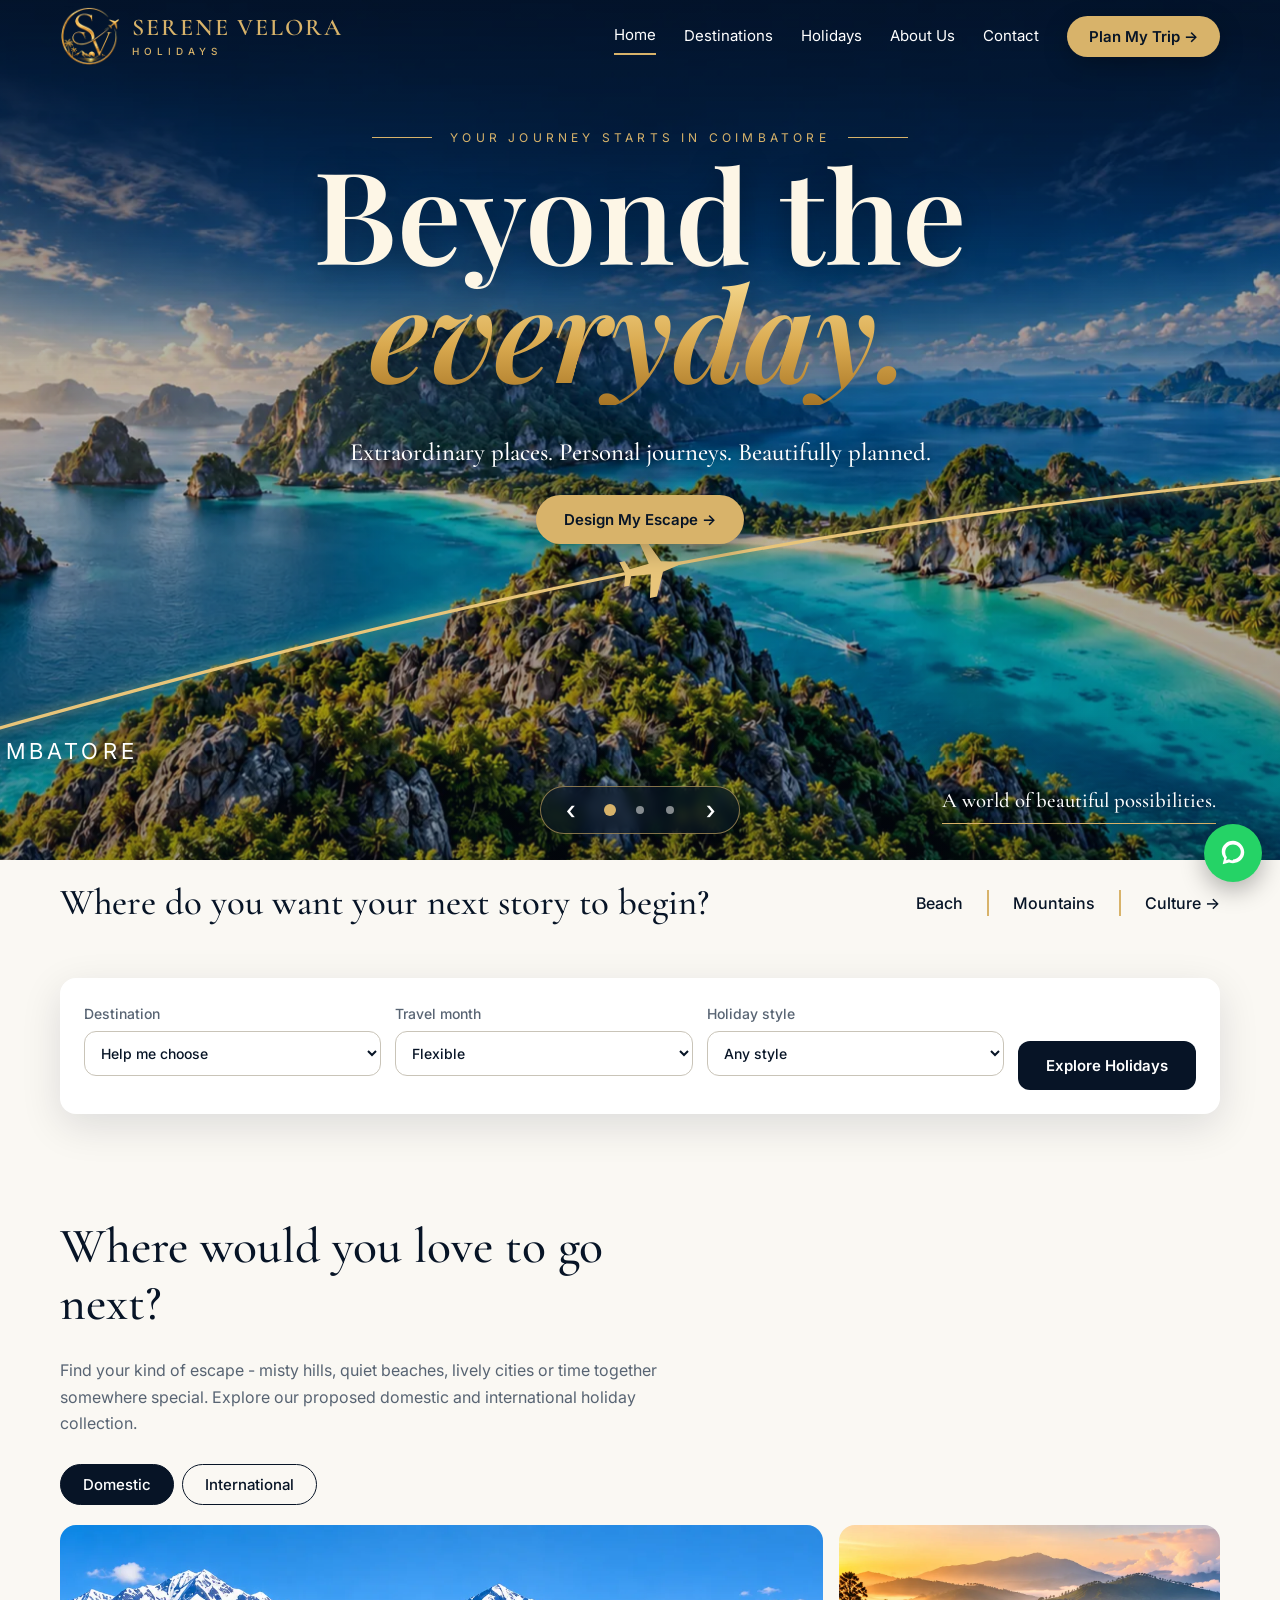
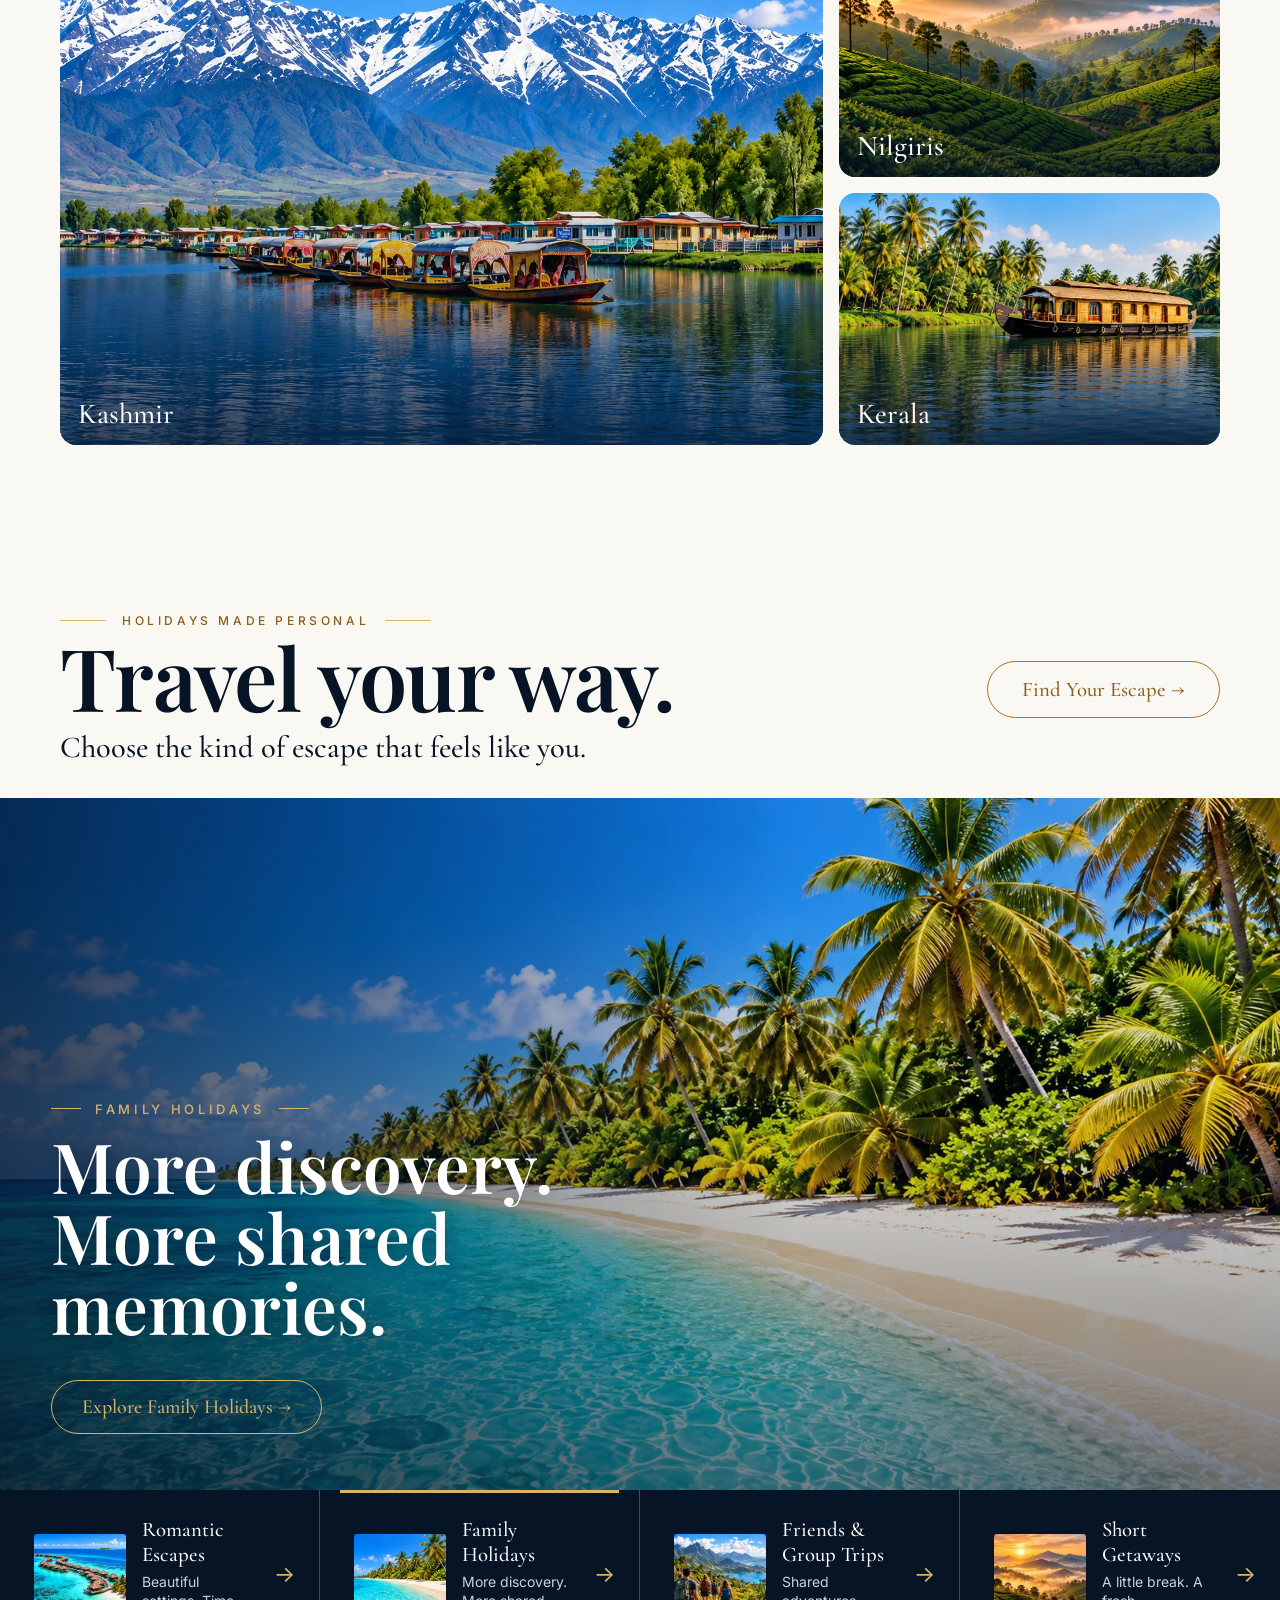
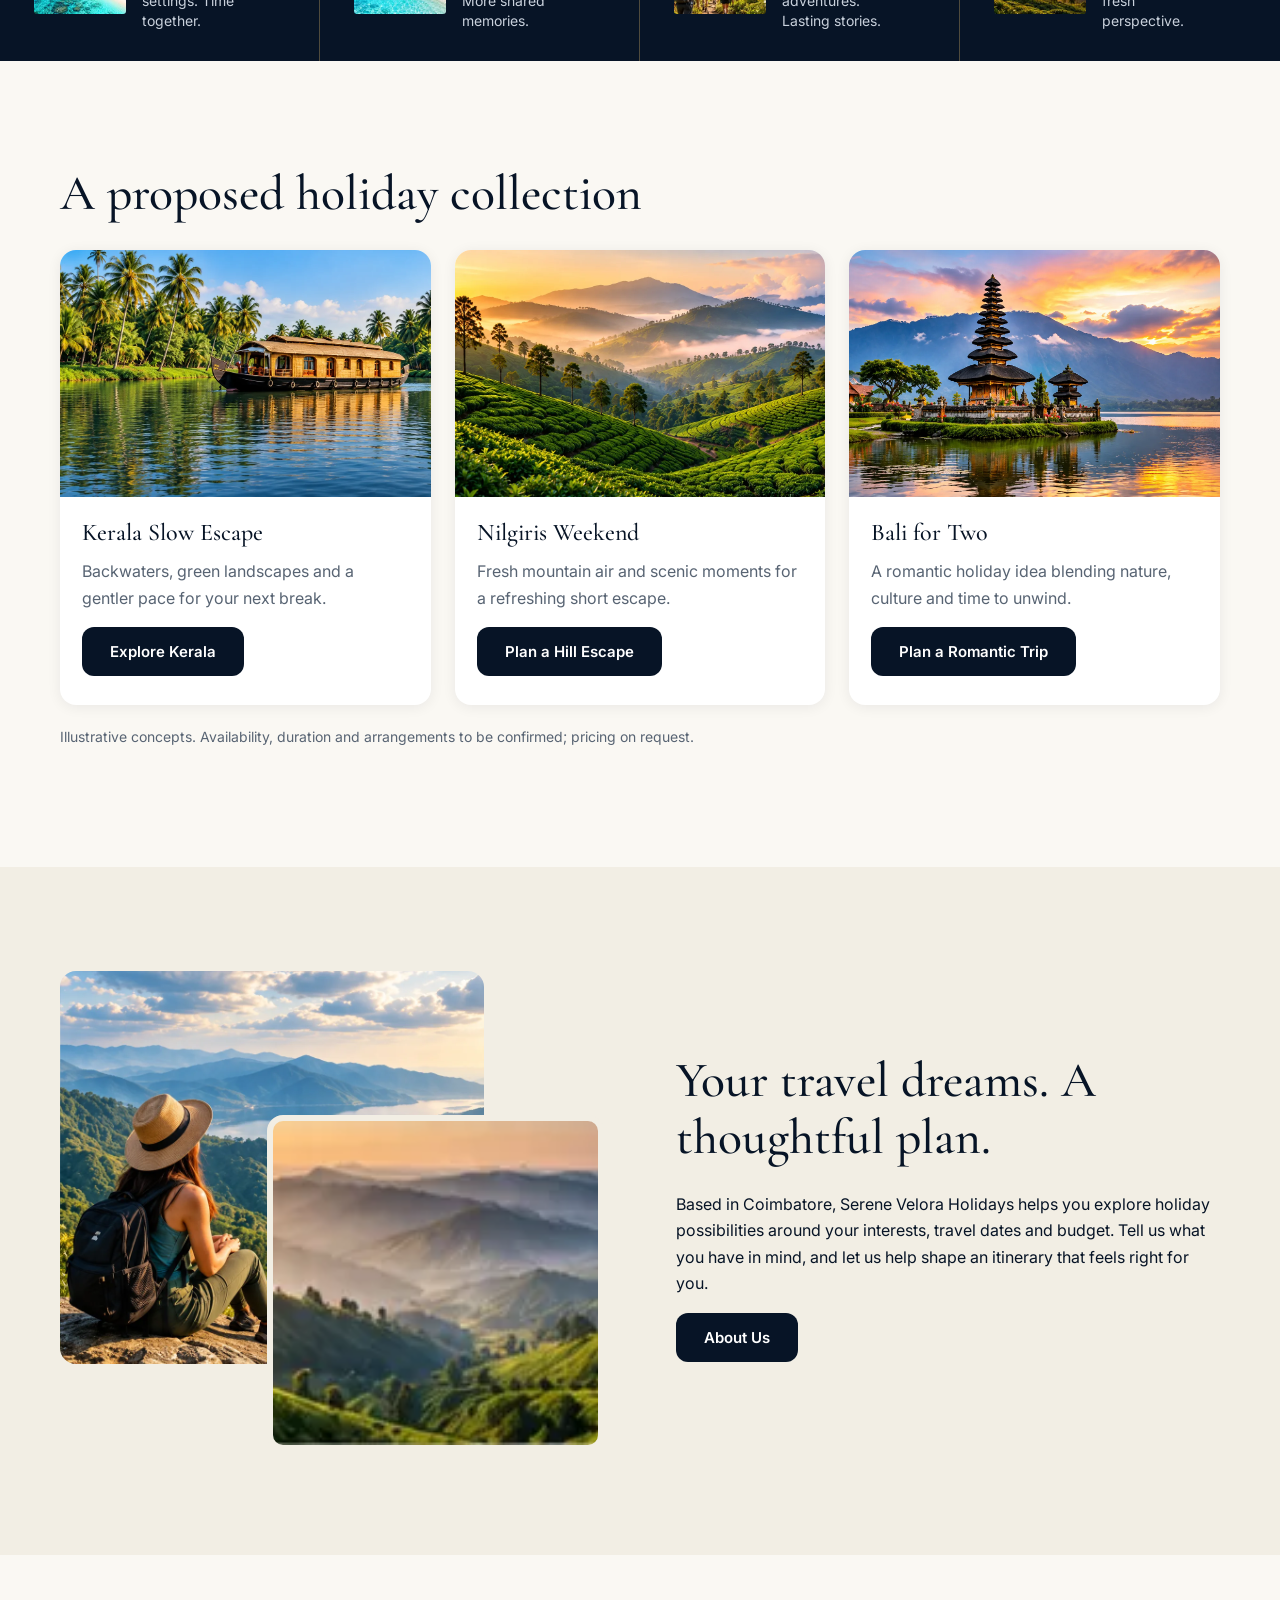
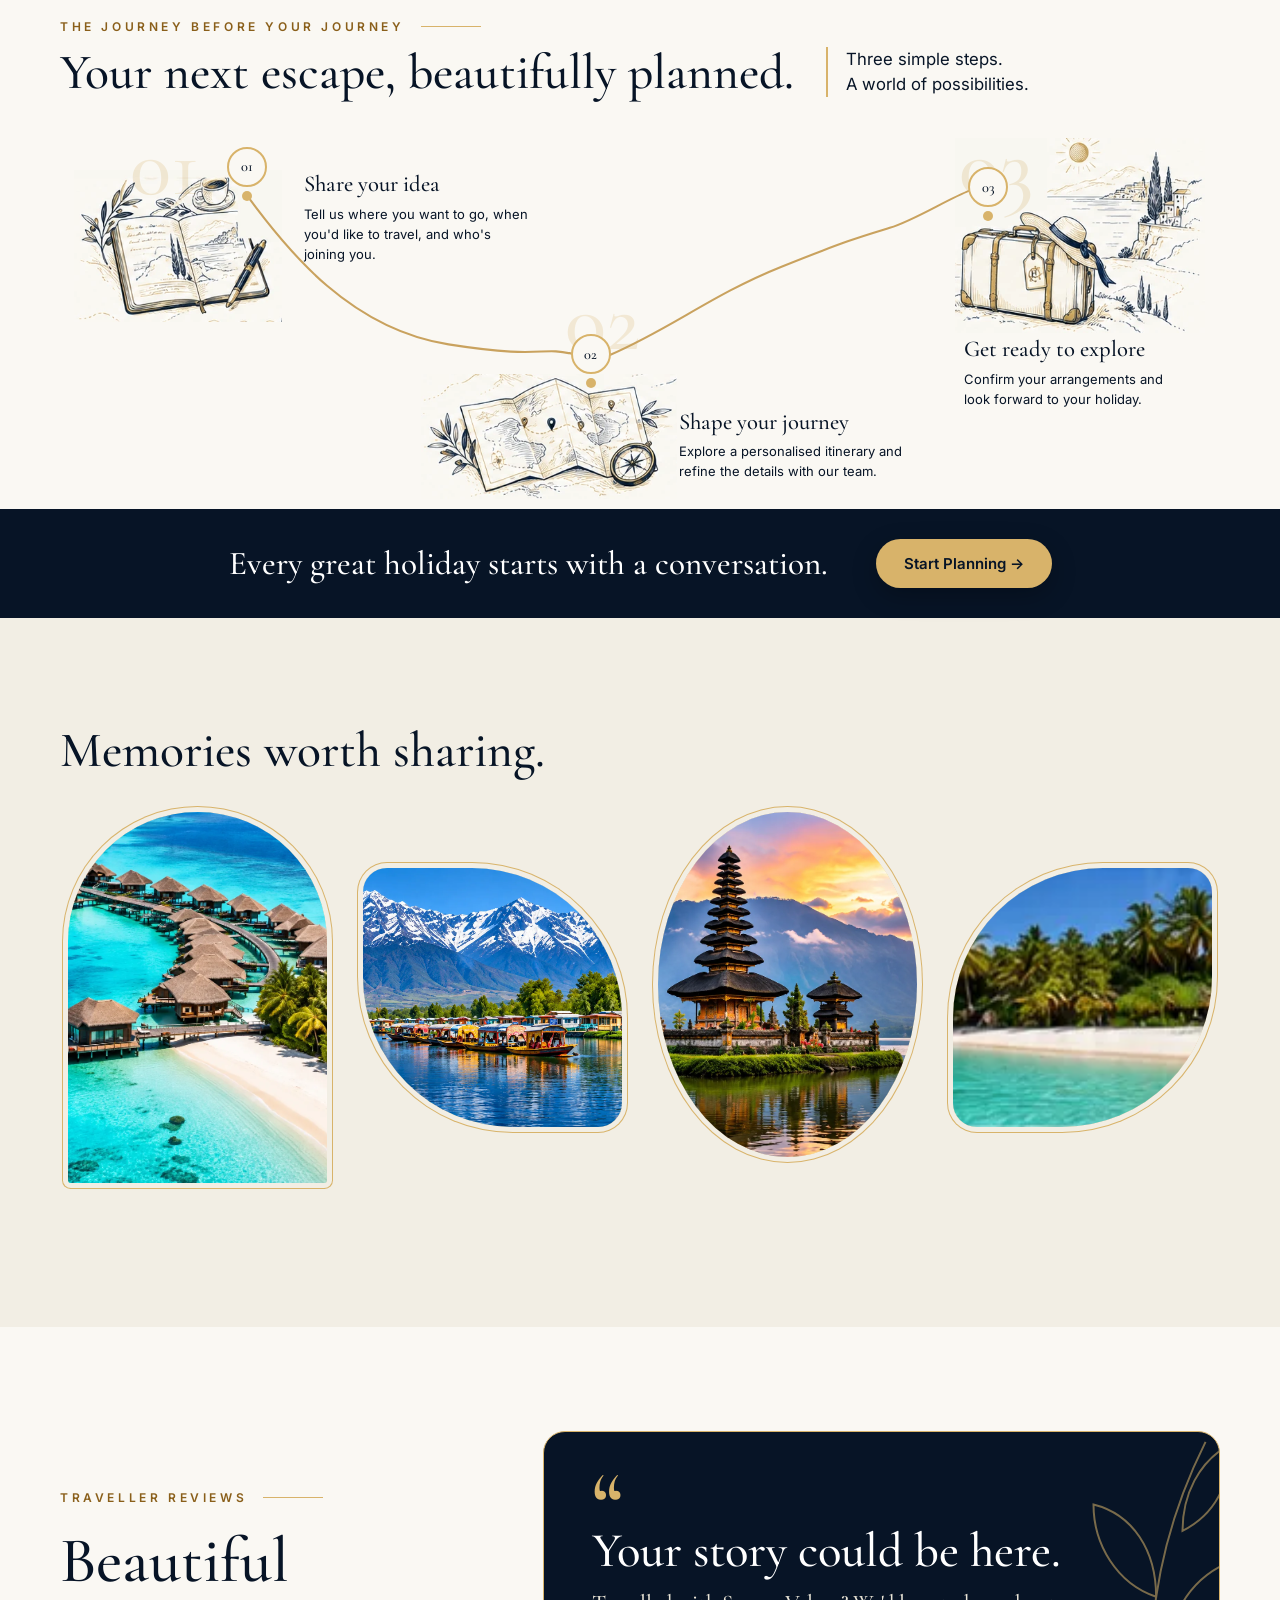
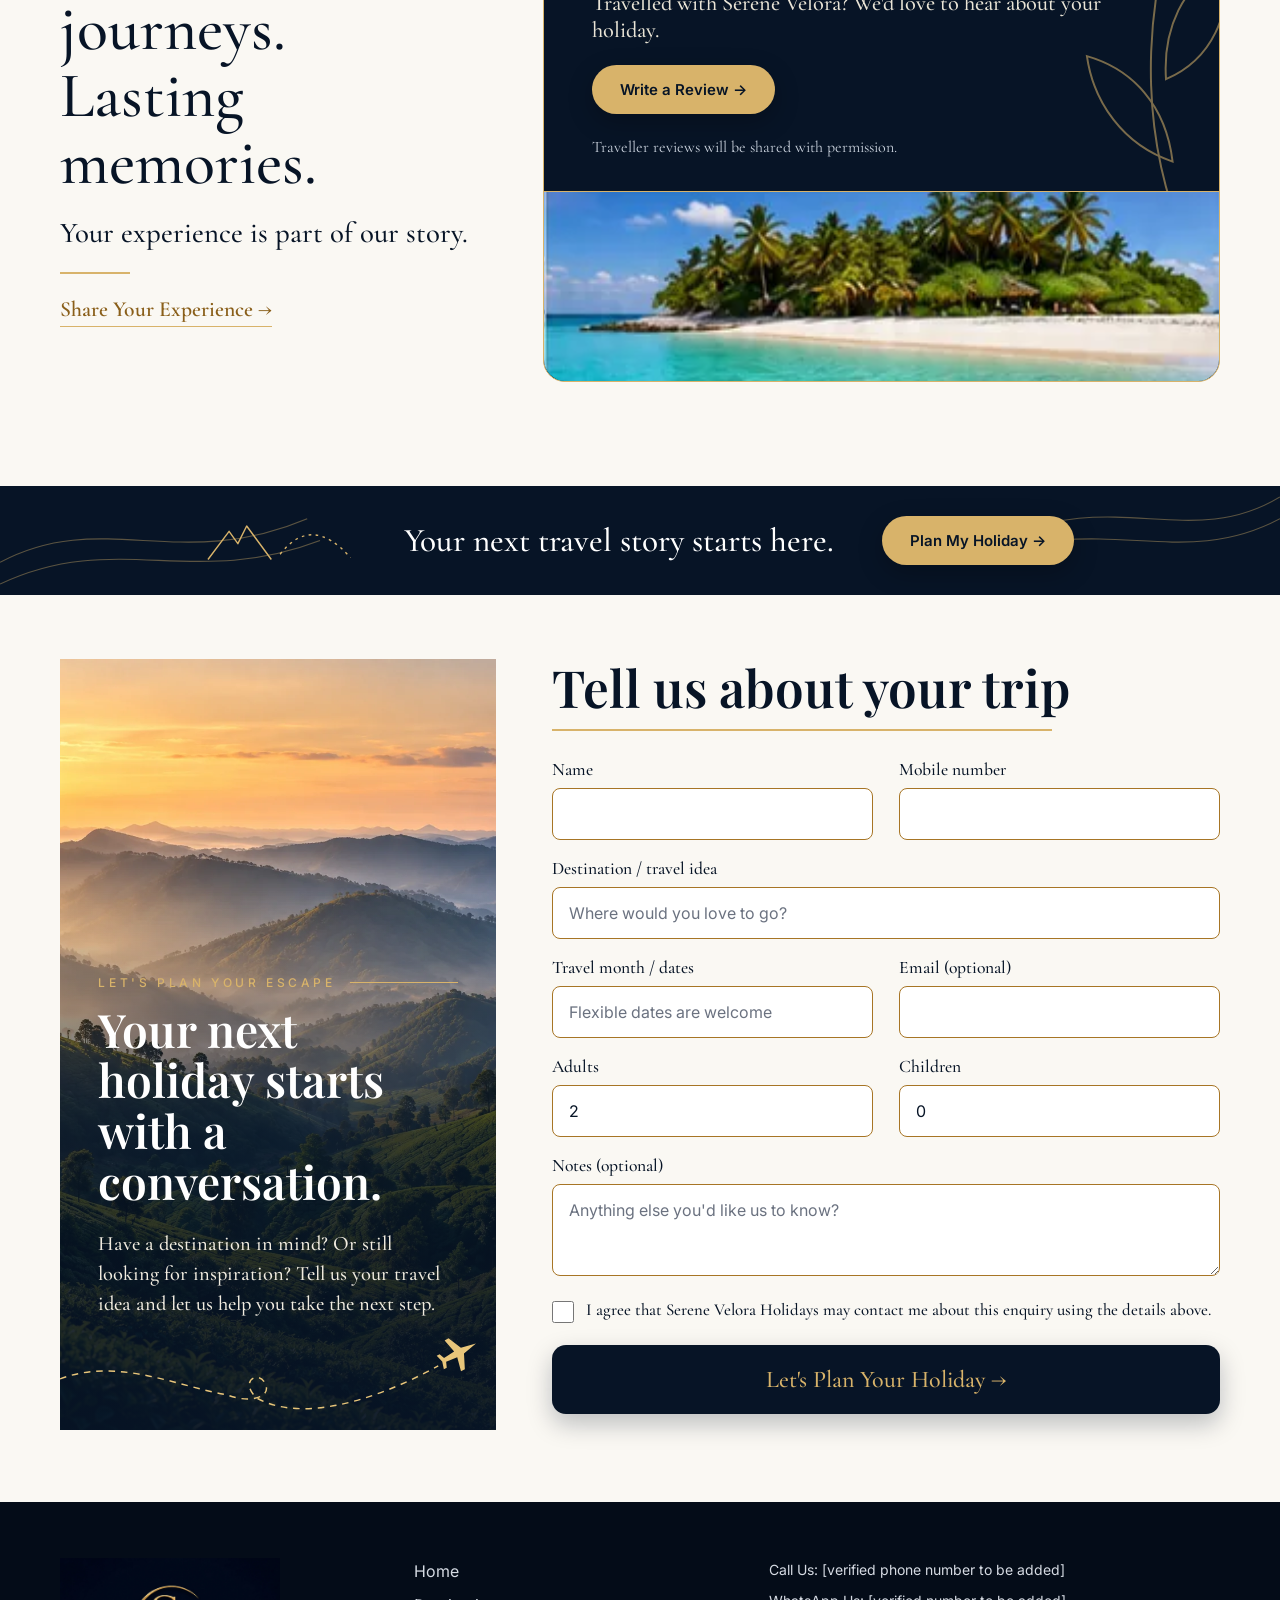
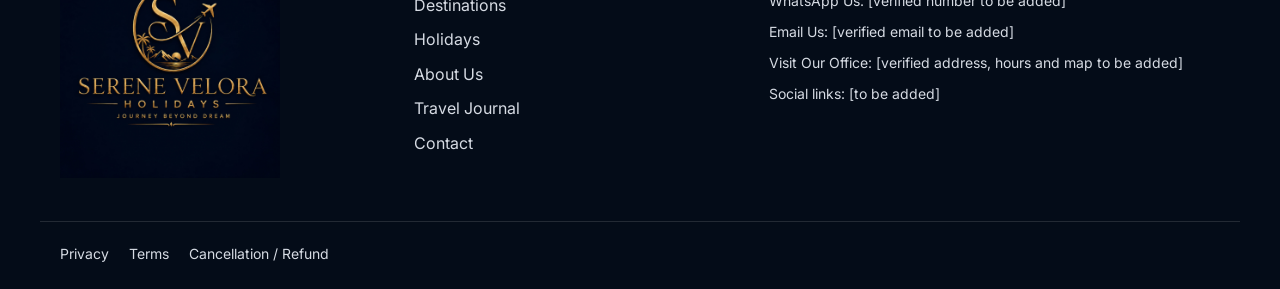
==== commit 8c709365: "minor changes to logo" ====
--- a/index.html
+++ b/index.html
@@ -236,7 +236,7 @@
 
 <footer class="footer">
   <div class="wrap foot">
-    <div><img src="assets/logo.jpg" width="240" height="193" alt="Serene Velora Holidays logo: gold SV emblem with aircraft, palms and mountains" loading="lazy"></div>
+    <div><img src="assets/logo.jpg" width="220" height="220" alt="Serene Velora Holidays logo: gold SV emblem with aircraft, palms and mountains" loading="lazy"></div>
     <nav aria-label="Footer"><a href="index.html">Home</a><a href="destinations.html">Destinations</a><a href="holidays.html">Holidays</a><a href="about.html">About Us</a><a href="journal.html">Travel Journal</a><a href="contact.html">Contact</a></nav>
     <div class="contact">
       <p>Call Us: [verified phone number to be added]</p>
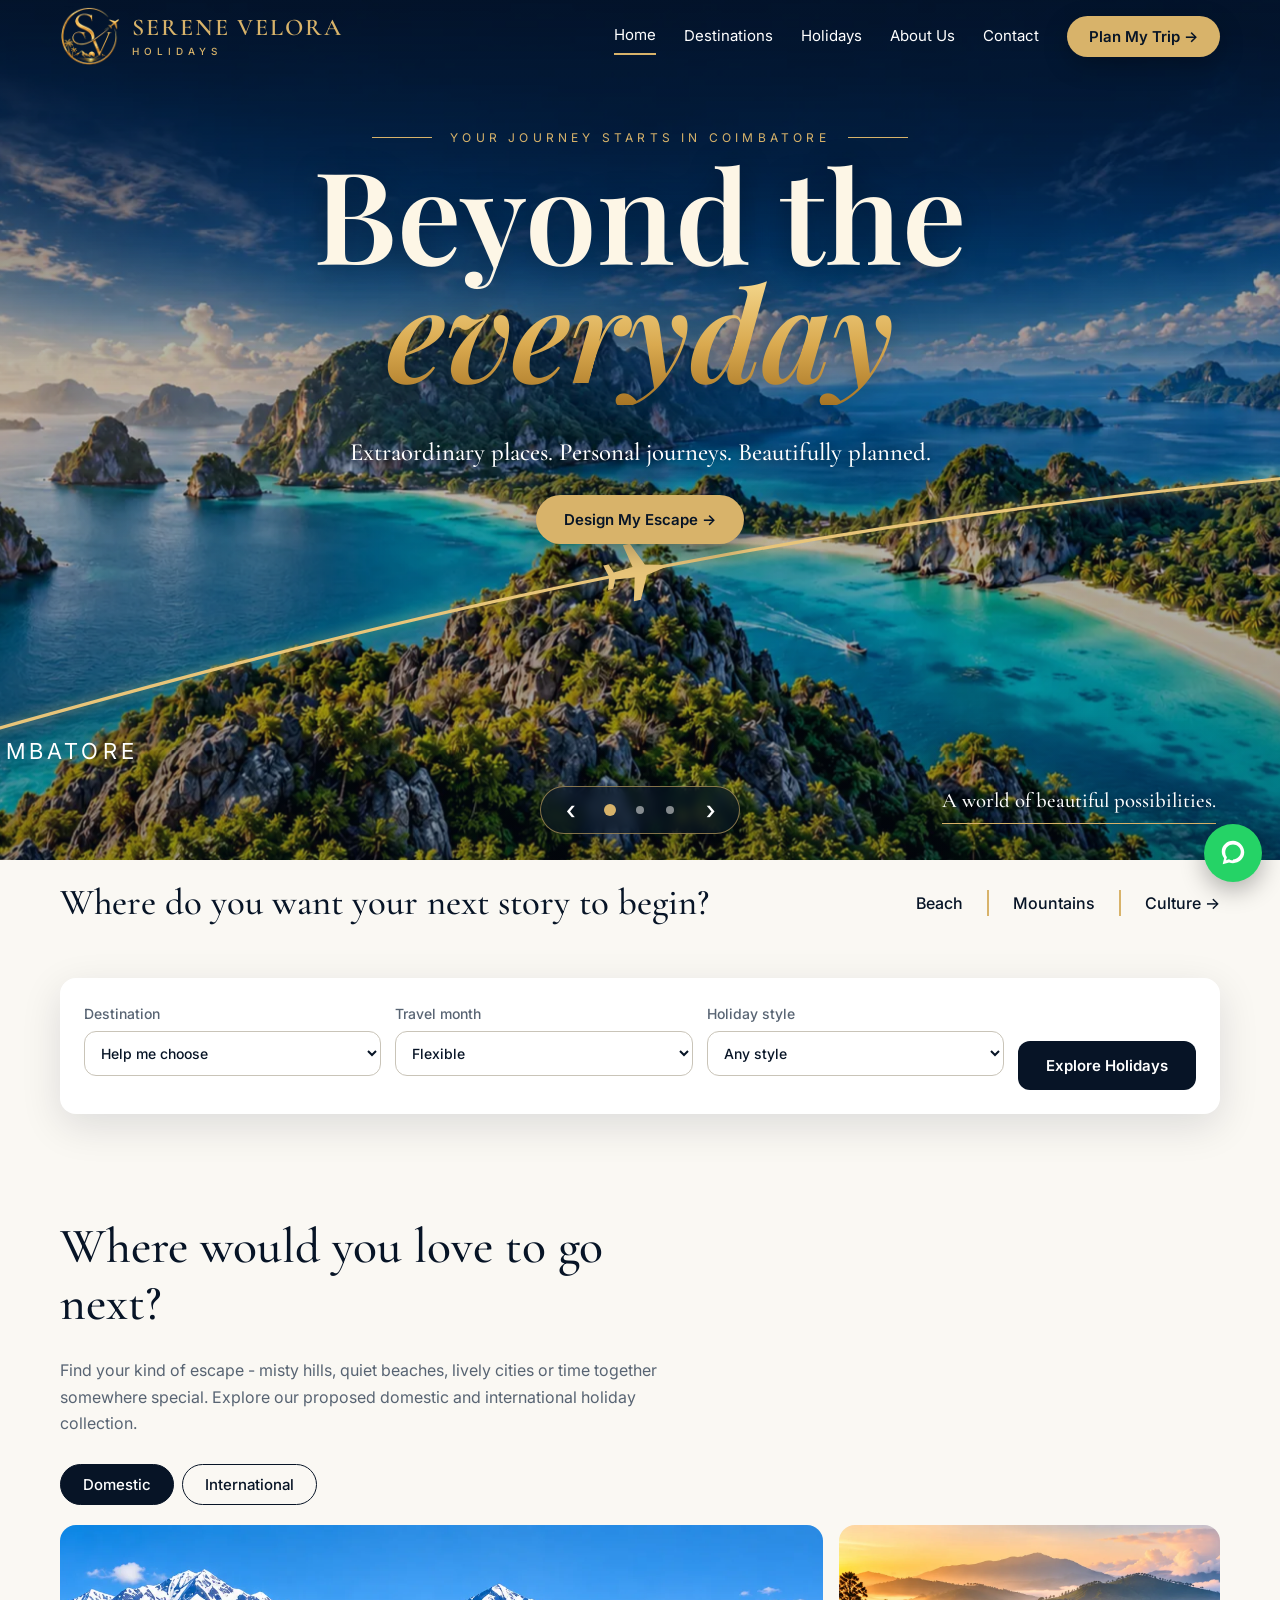
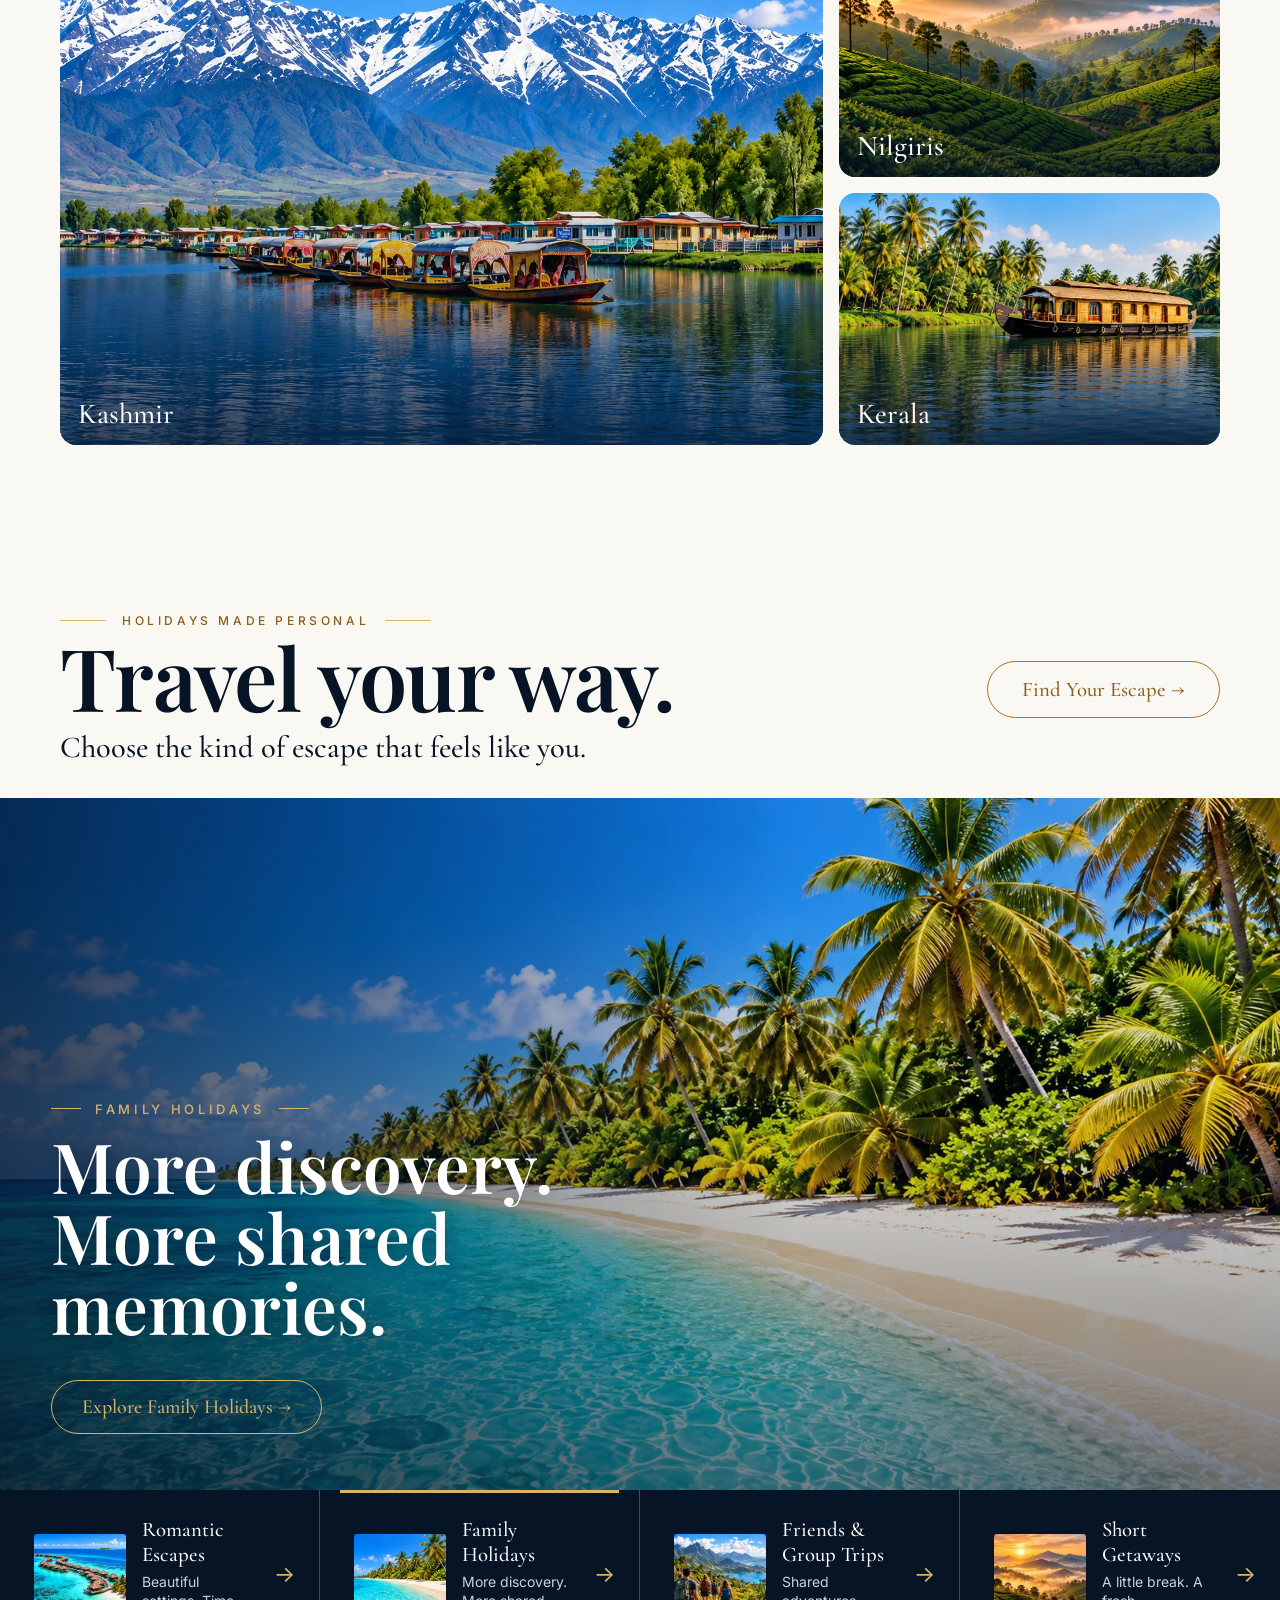
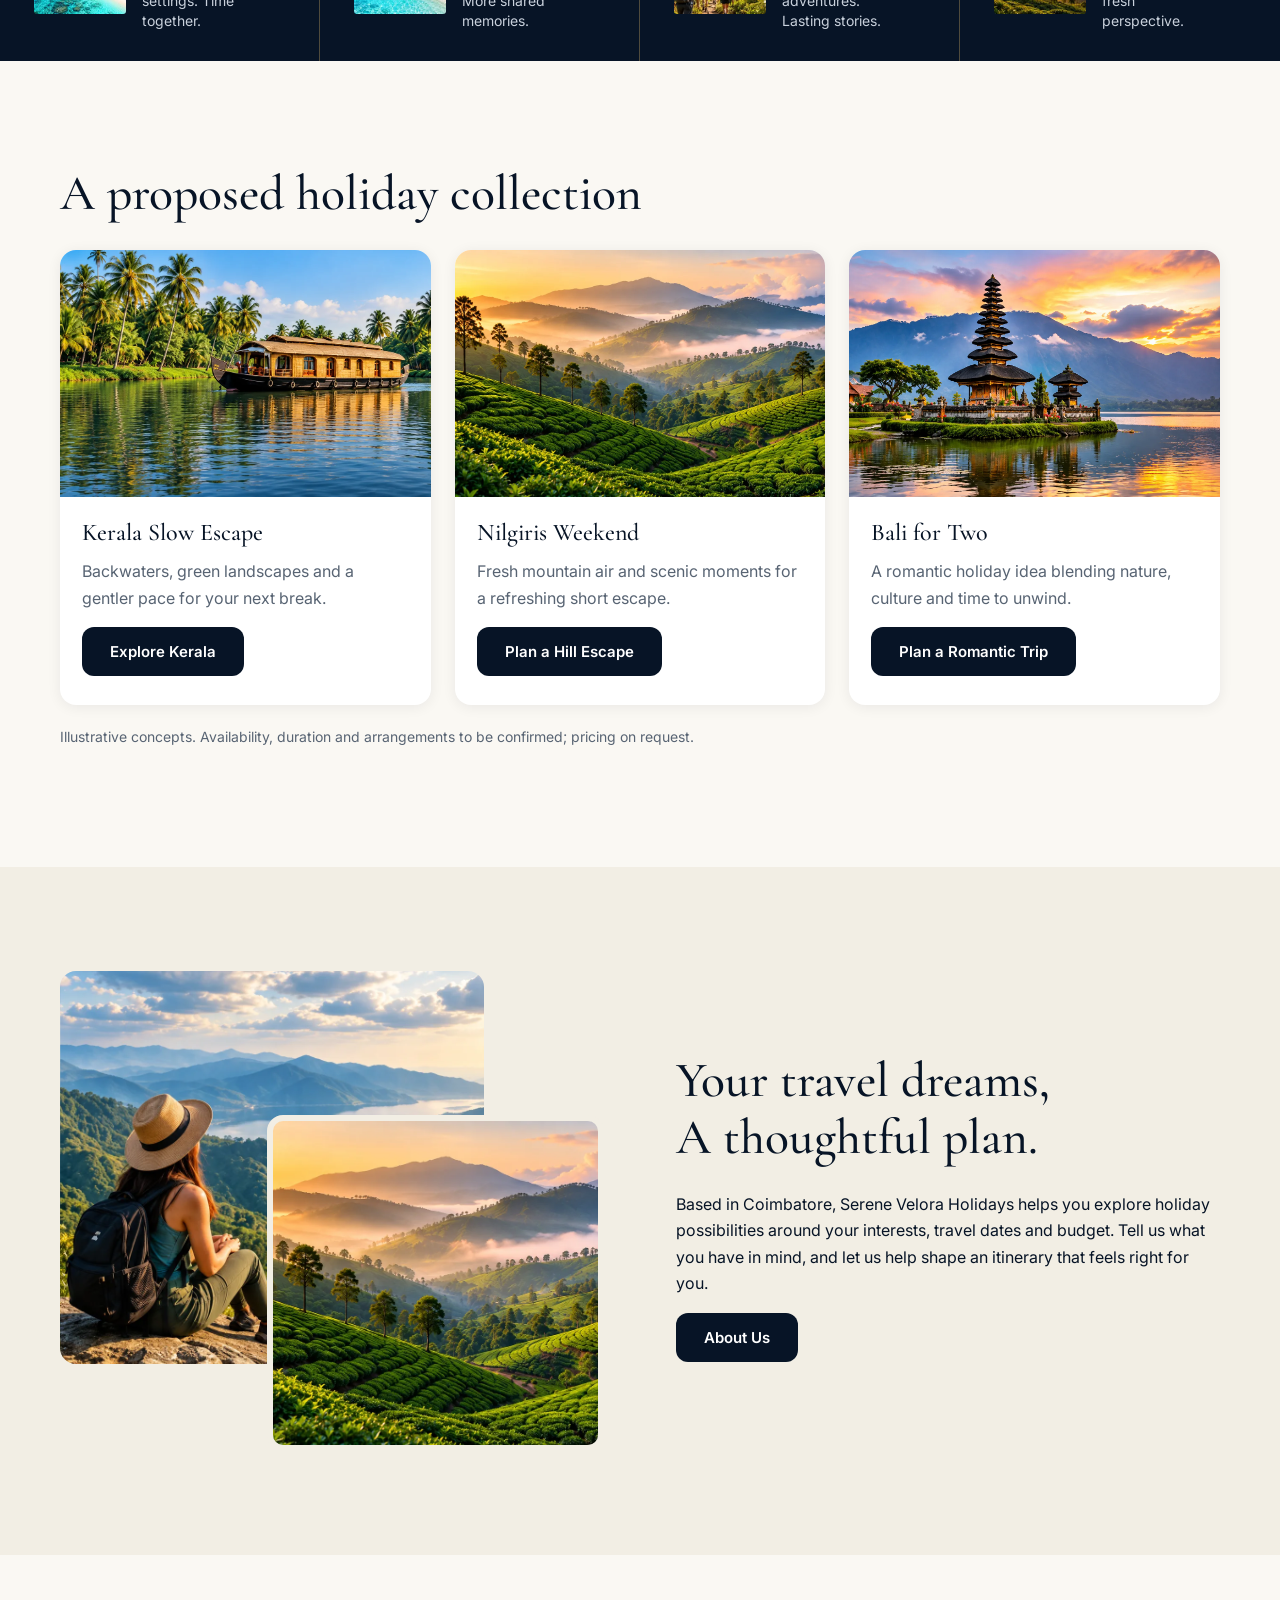
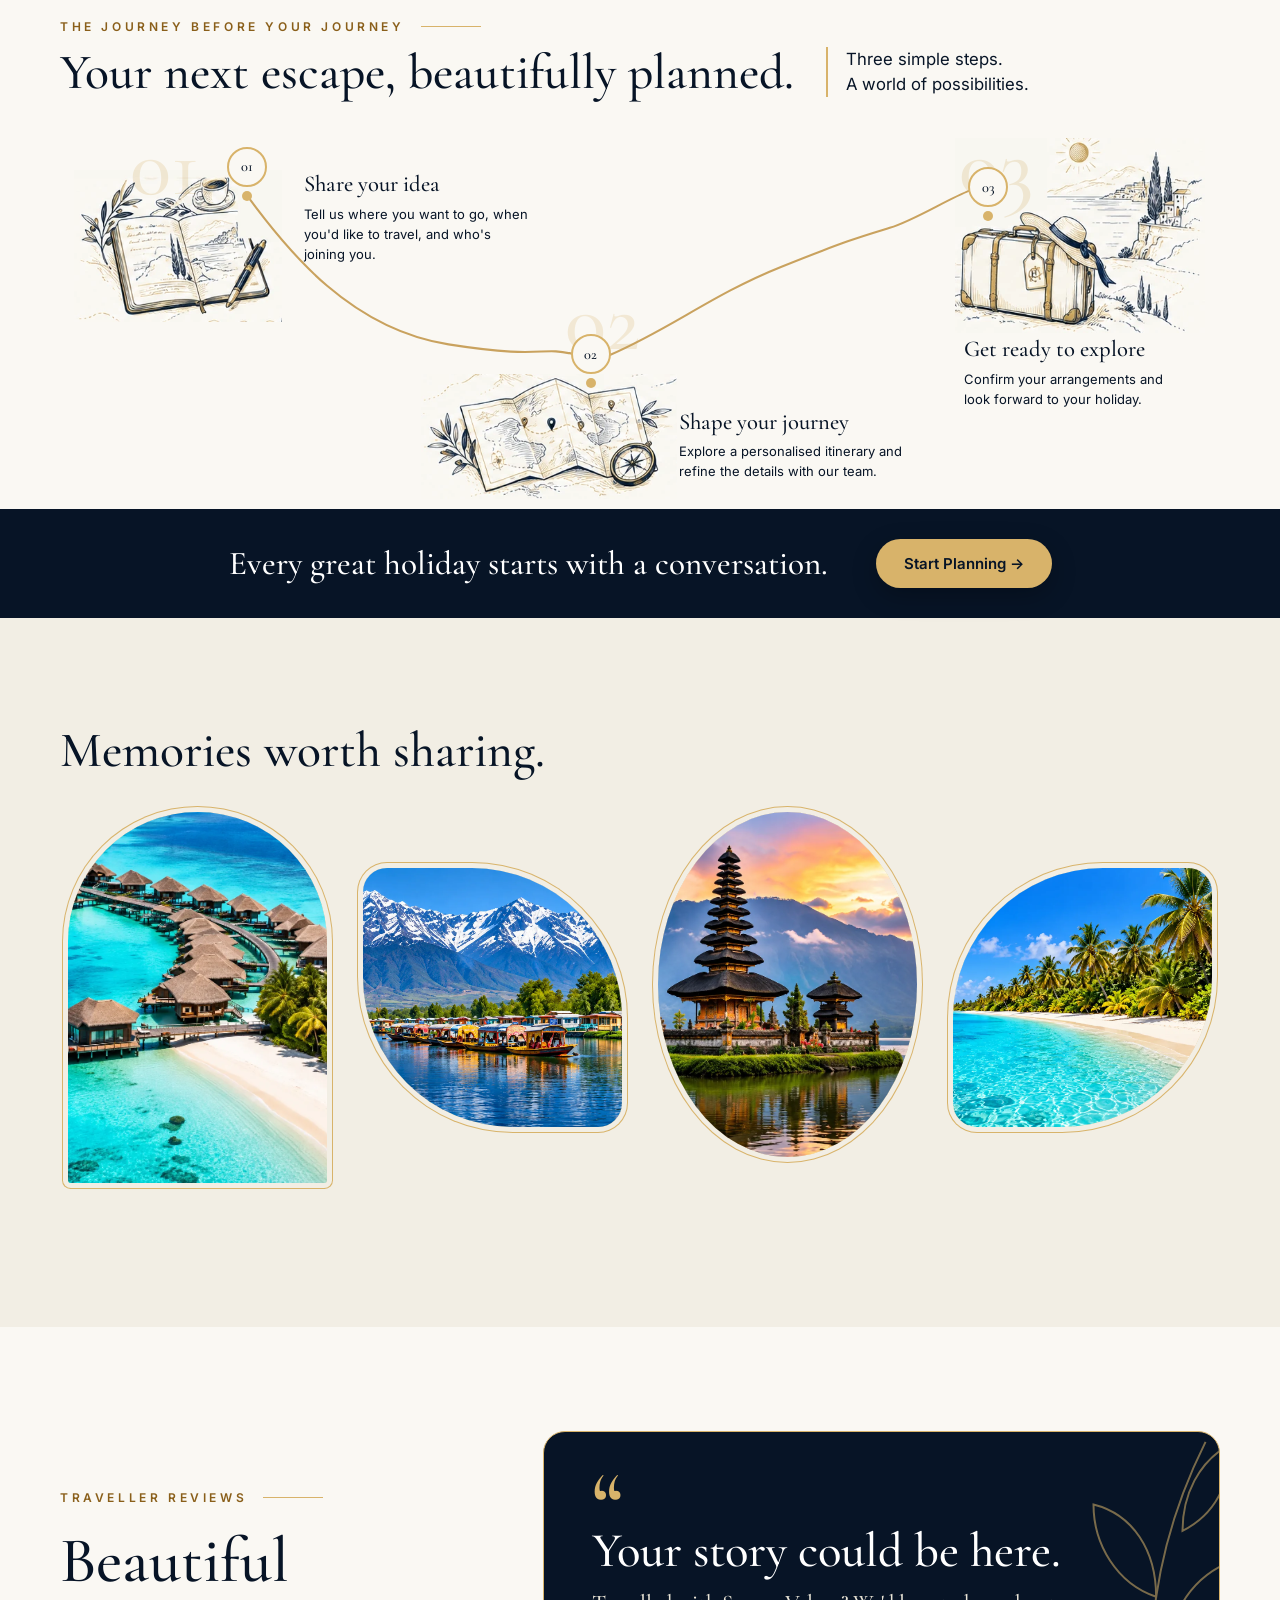
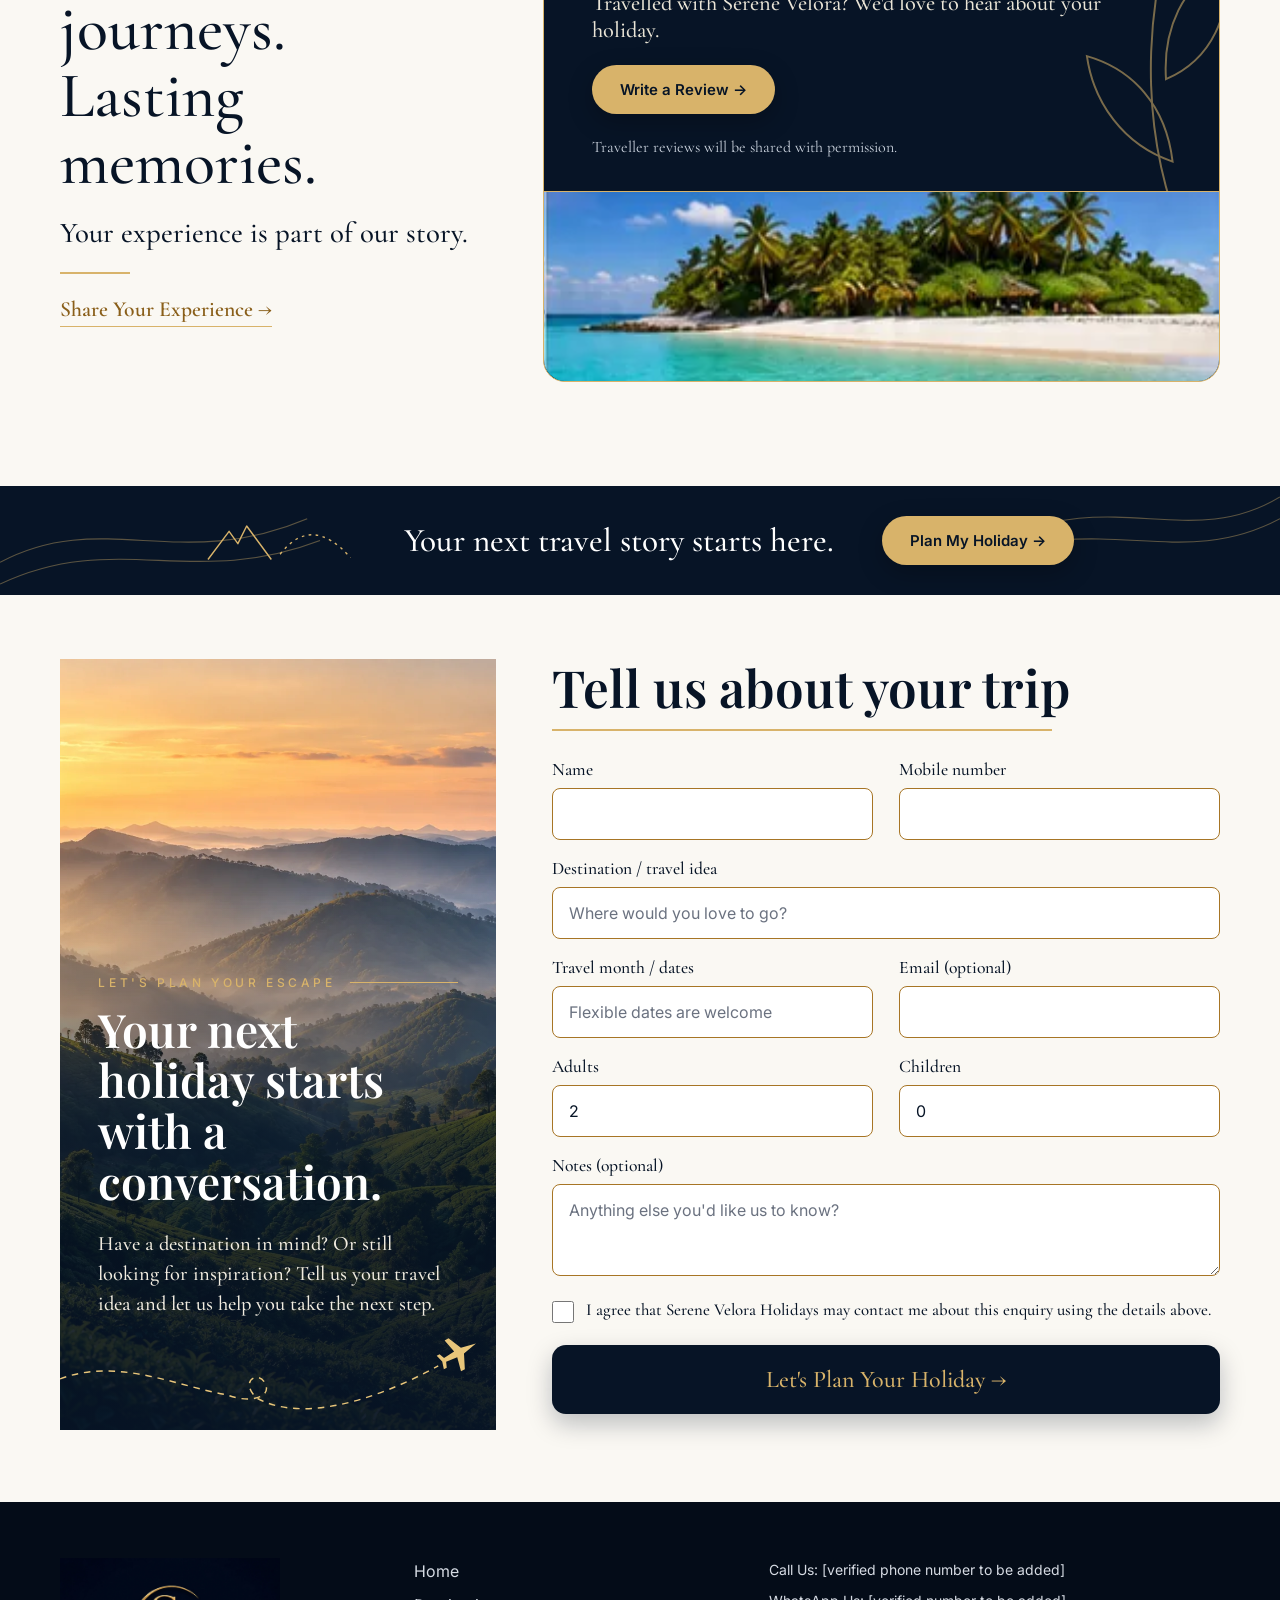
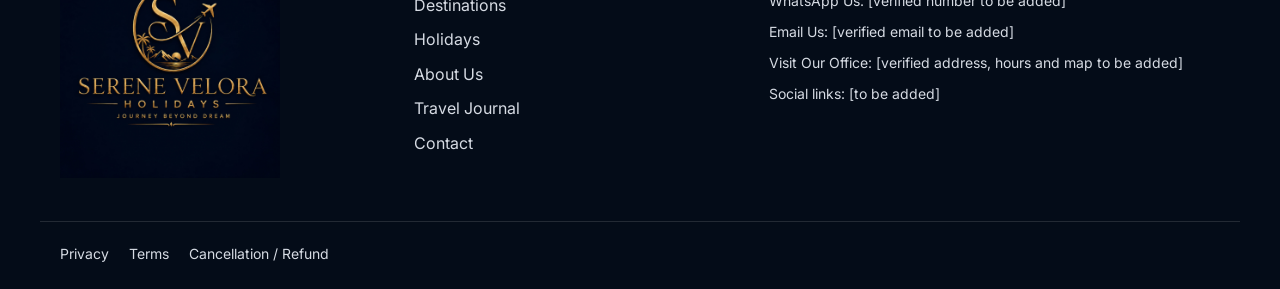
==== commit a450c809: "minor changes" ====
--- a/index.html
+++ b/index.html
@@ -65,7 +65,7 @@
   </svg>
   <div class="wrap hero-inner">
     <p class="eyebrow">Your journey starts in Coimbatore</p>
-    <h1>Beyond the <em>everyday.</em></h1>
+    <h1>Beyond the <em>everyday</em></h1>
     <p class="lead">Extraordinary places. Personal journeys. Beautifully planned.</p>
     <div class="actions"><a class="btn btn-gold" href="#enquire">Design My Escape <span aria-hidden="true">&rarr;</span></a></div>
   </div>
@@ -146,9 +146,9 @@
 
 <section class="section ivory-2" aria-labelledby="storyH">
   <div class="wrap story">
-    <div class="story-img"><div class="ph a has-img" role="img" aria-label="Traveller in a sun hat with a backpack looking over green hills and a lake" style="background-image:url(assets/img-traveller.webp)"></div><div class="ph b has-img" role="img" aria-label="Layered green hills in warm morning light" style="background-image:url(assets/img-hills.webp)"></div></div>
+    <div class="story-img"><div class="ph a has-img" role="img" aria-label="Traveller in a sun hat with a backpack looking over green hills and a lake" style="background-image:url(assets/img-traveller.webp)"></div><div class="ph b has-img" role="img" aria-label="Tea-covered Nilgiri hills in morning light" style="background-image:url(assets/img-nilgiris.webp)"></div></div>
     <div class="reveal">
-      <h2 id="storyH">Your travel dreams. A thoughtful plan.</h2>
+      <h2 id="storyH">Your travel dreams,<br>A thoughtful plan.</h2>
       <p>Based in Coimbatore, Serene Velora Holidays helps you explore holiday possibilities around your interests, travel dates and budget. Tell us what you have in mind, and let us help shape an itinerary that feels right for you.</p>
       <a class="btn btn-navy" href="about.html">About Us</a>
     </div>
@@ -178,7 +178,7 @@
       <div class="ph has-img" role="img" aria-label="Aerial view of overwater villas along a curved jetty above turquoise water" style="background-image:url(assets/img-maldives.webp)"></div>
       <div class="ph has-img" role="img" aria-label="Colourful shikara boats on a lake below snow-capped mountains" style="background-image:url(assets/img-kashmir.webp)"></div>
       <div class="ph has-img" role="img" aria-label="Pagoda-style temple on a lake with mountains behind at sunset" style="background-image:url(assets/img-bali.webp)"></div>
-      <div class="ph has-img" role="img" aria-label="Palm-covered island with a white sand beach and clear turquoise water" style="background-image:url(assets/img-island.webp)"></div>
+      <div class="ph has-img" role="img" aria-label="Family enjoying holiday moments together" style="background-image:url(assets/tw-family.webp)"></div>
     </div>
   </div>
 </section>
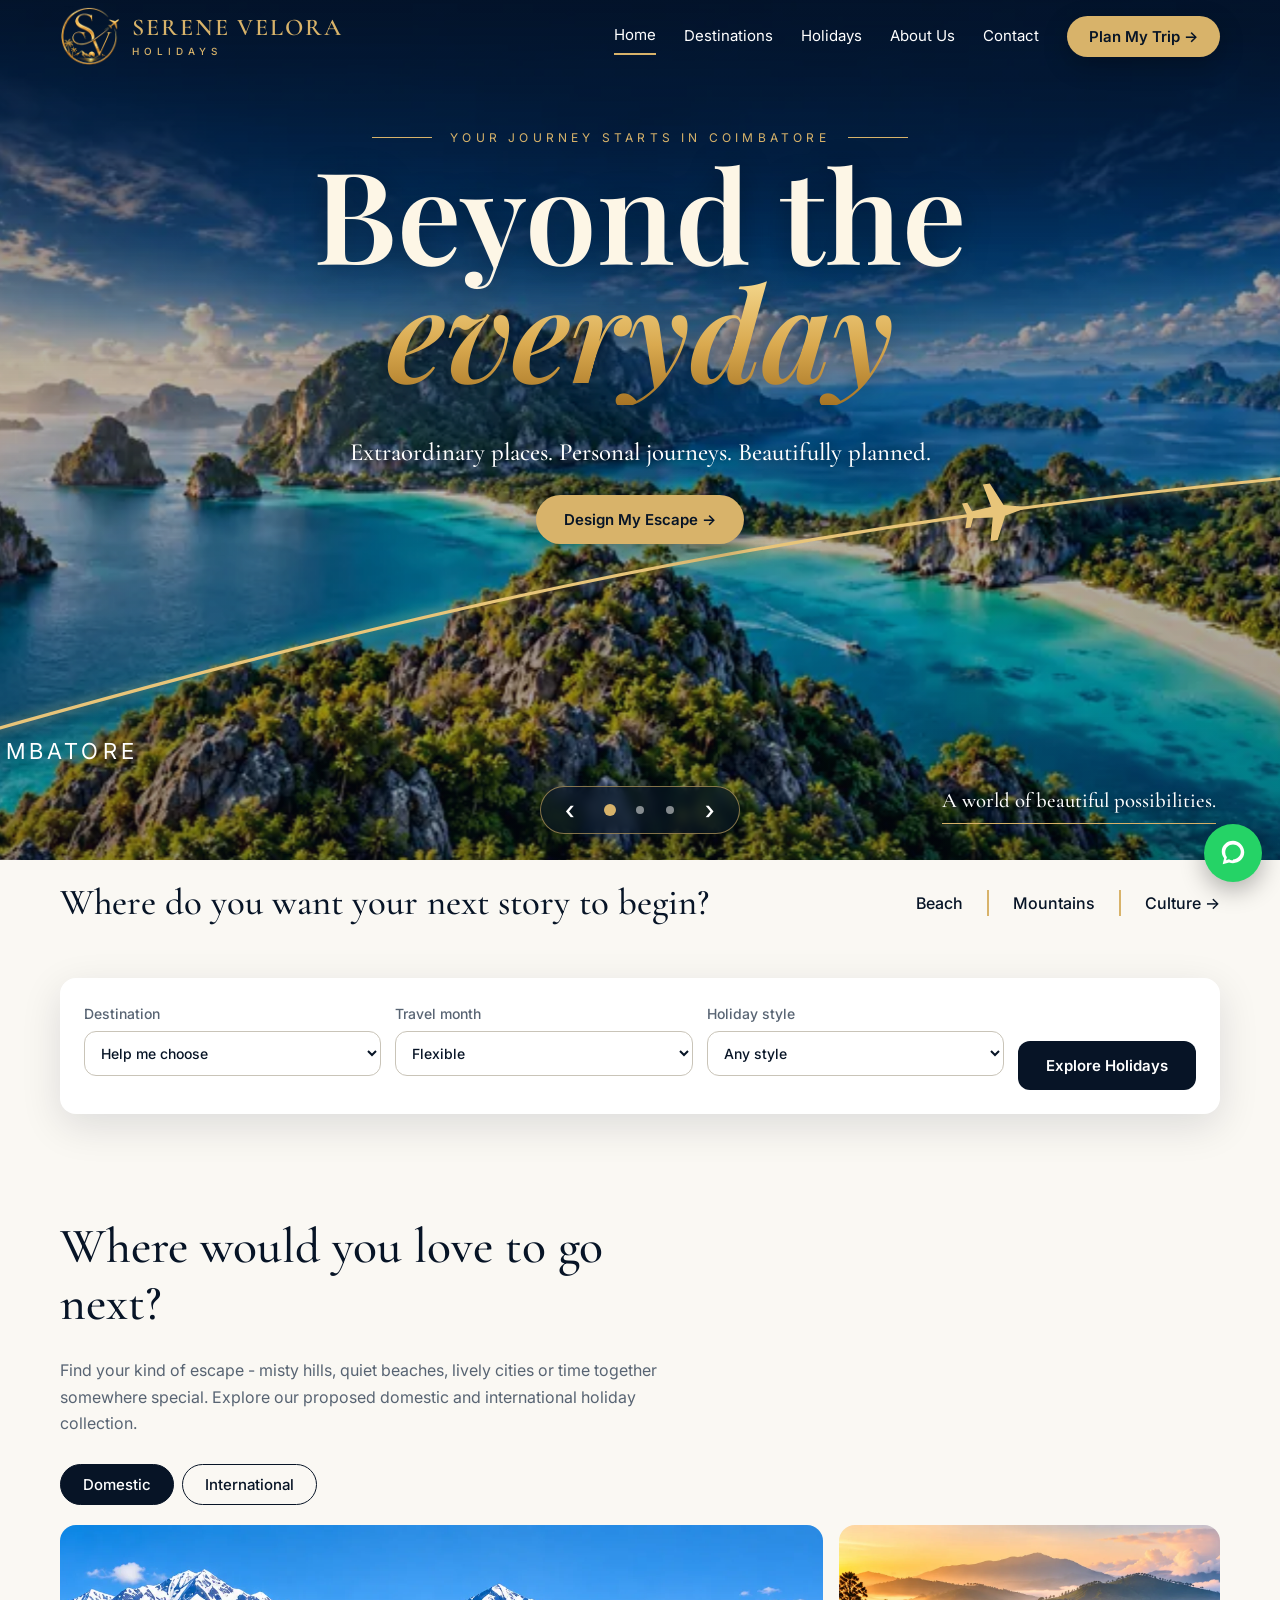
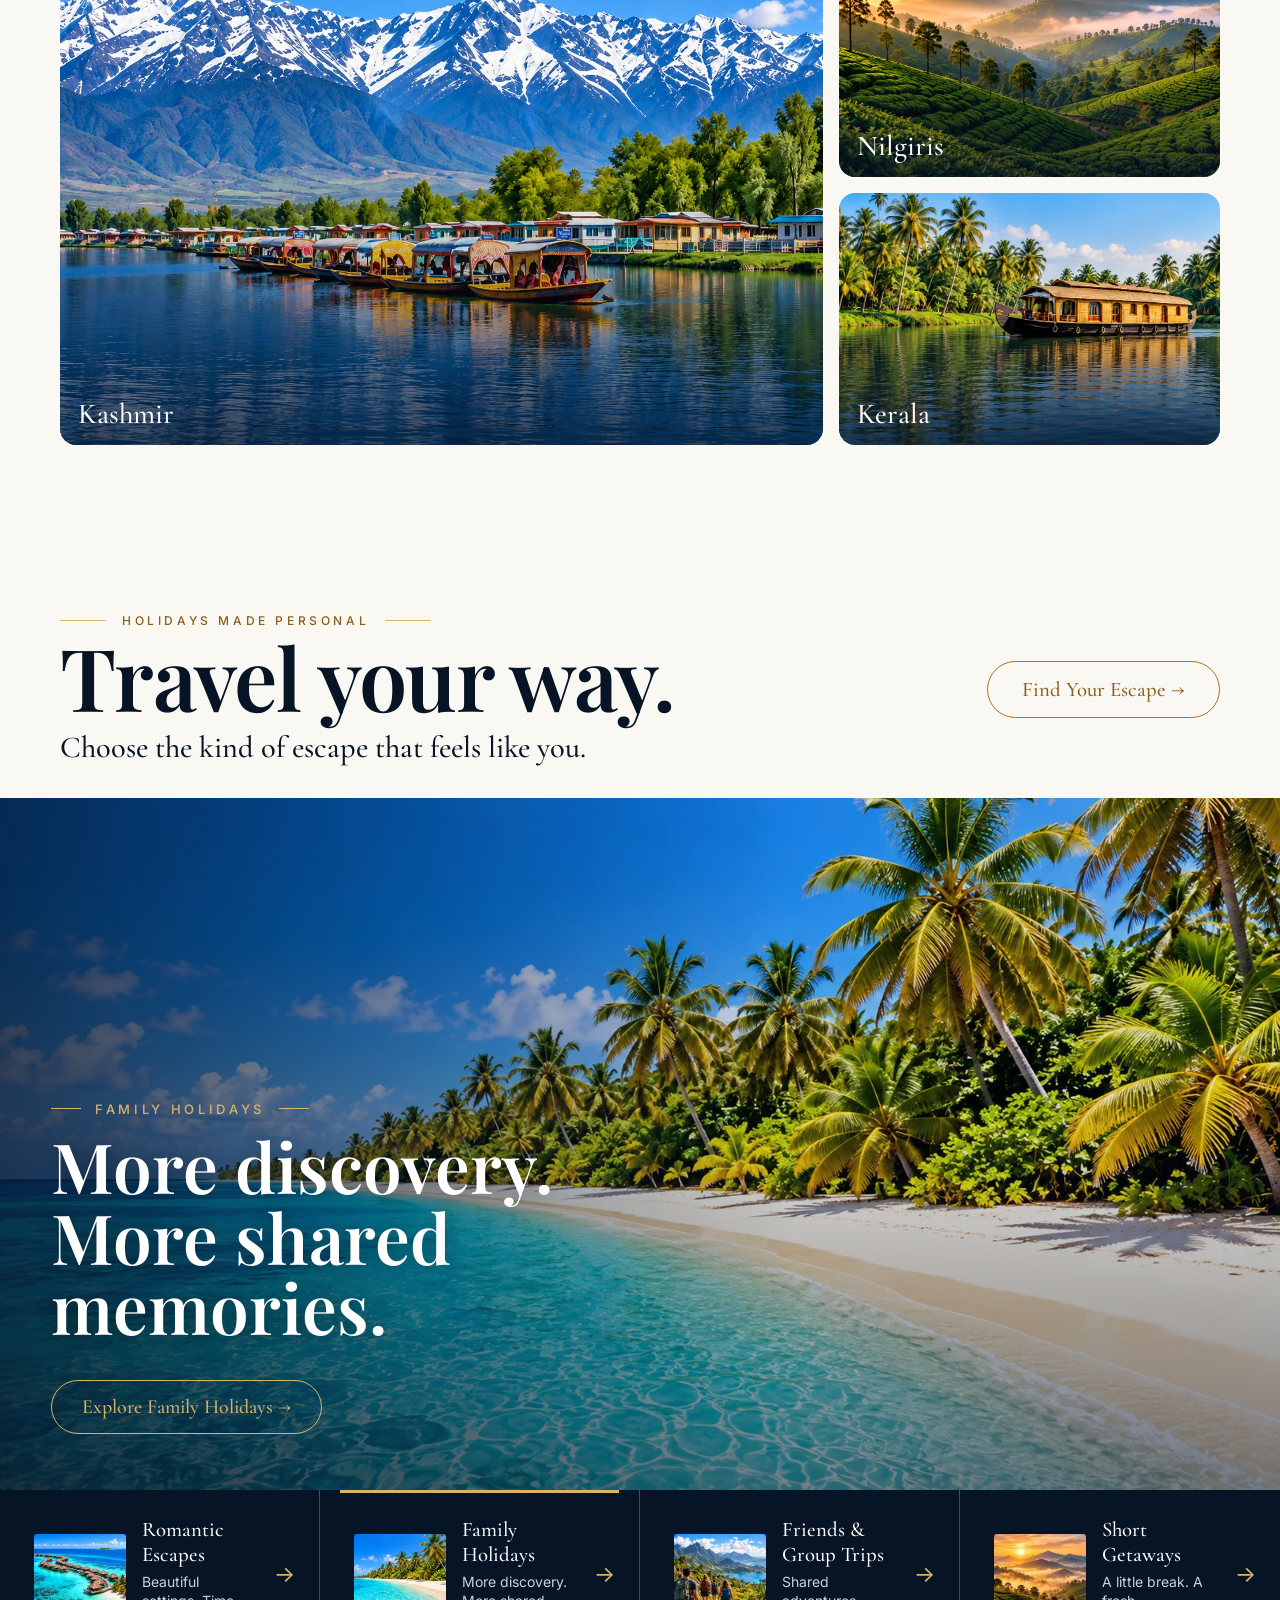
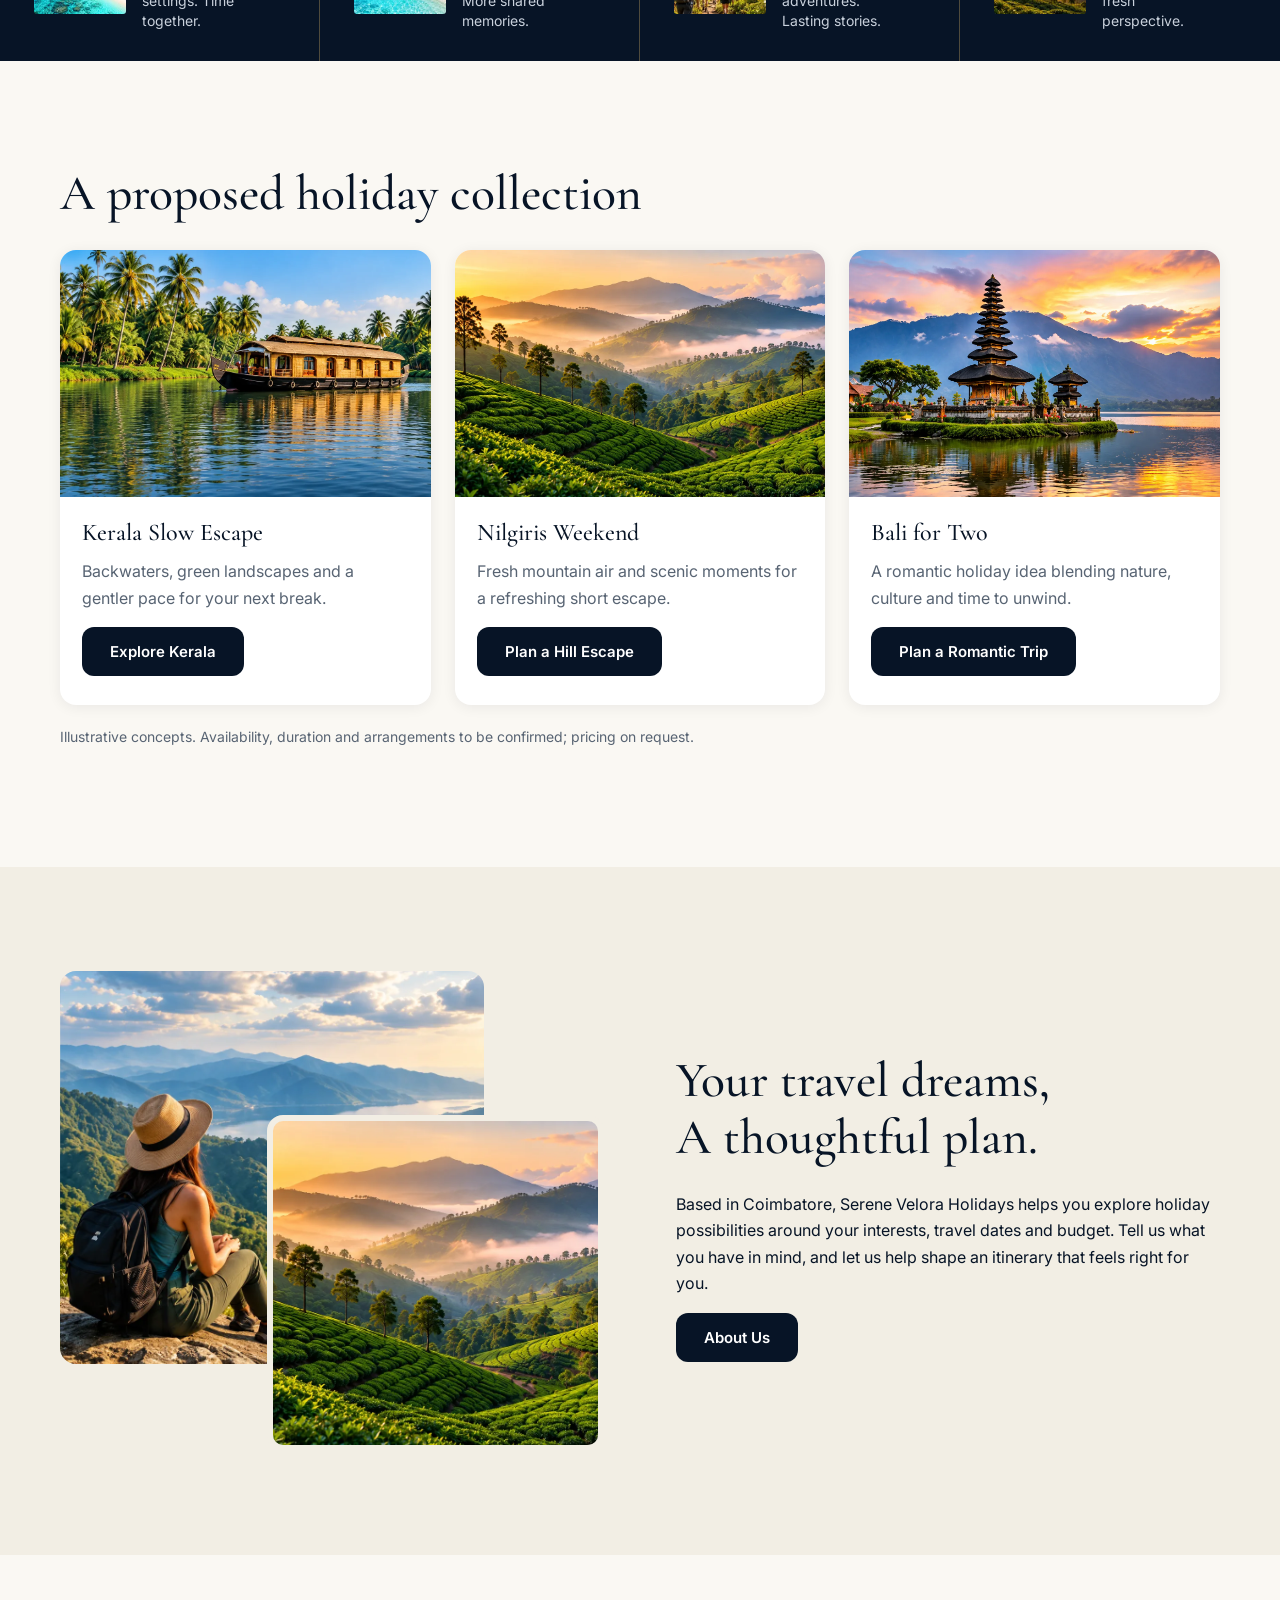
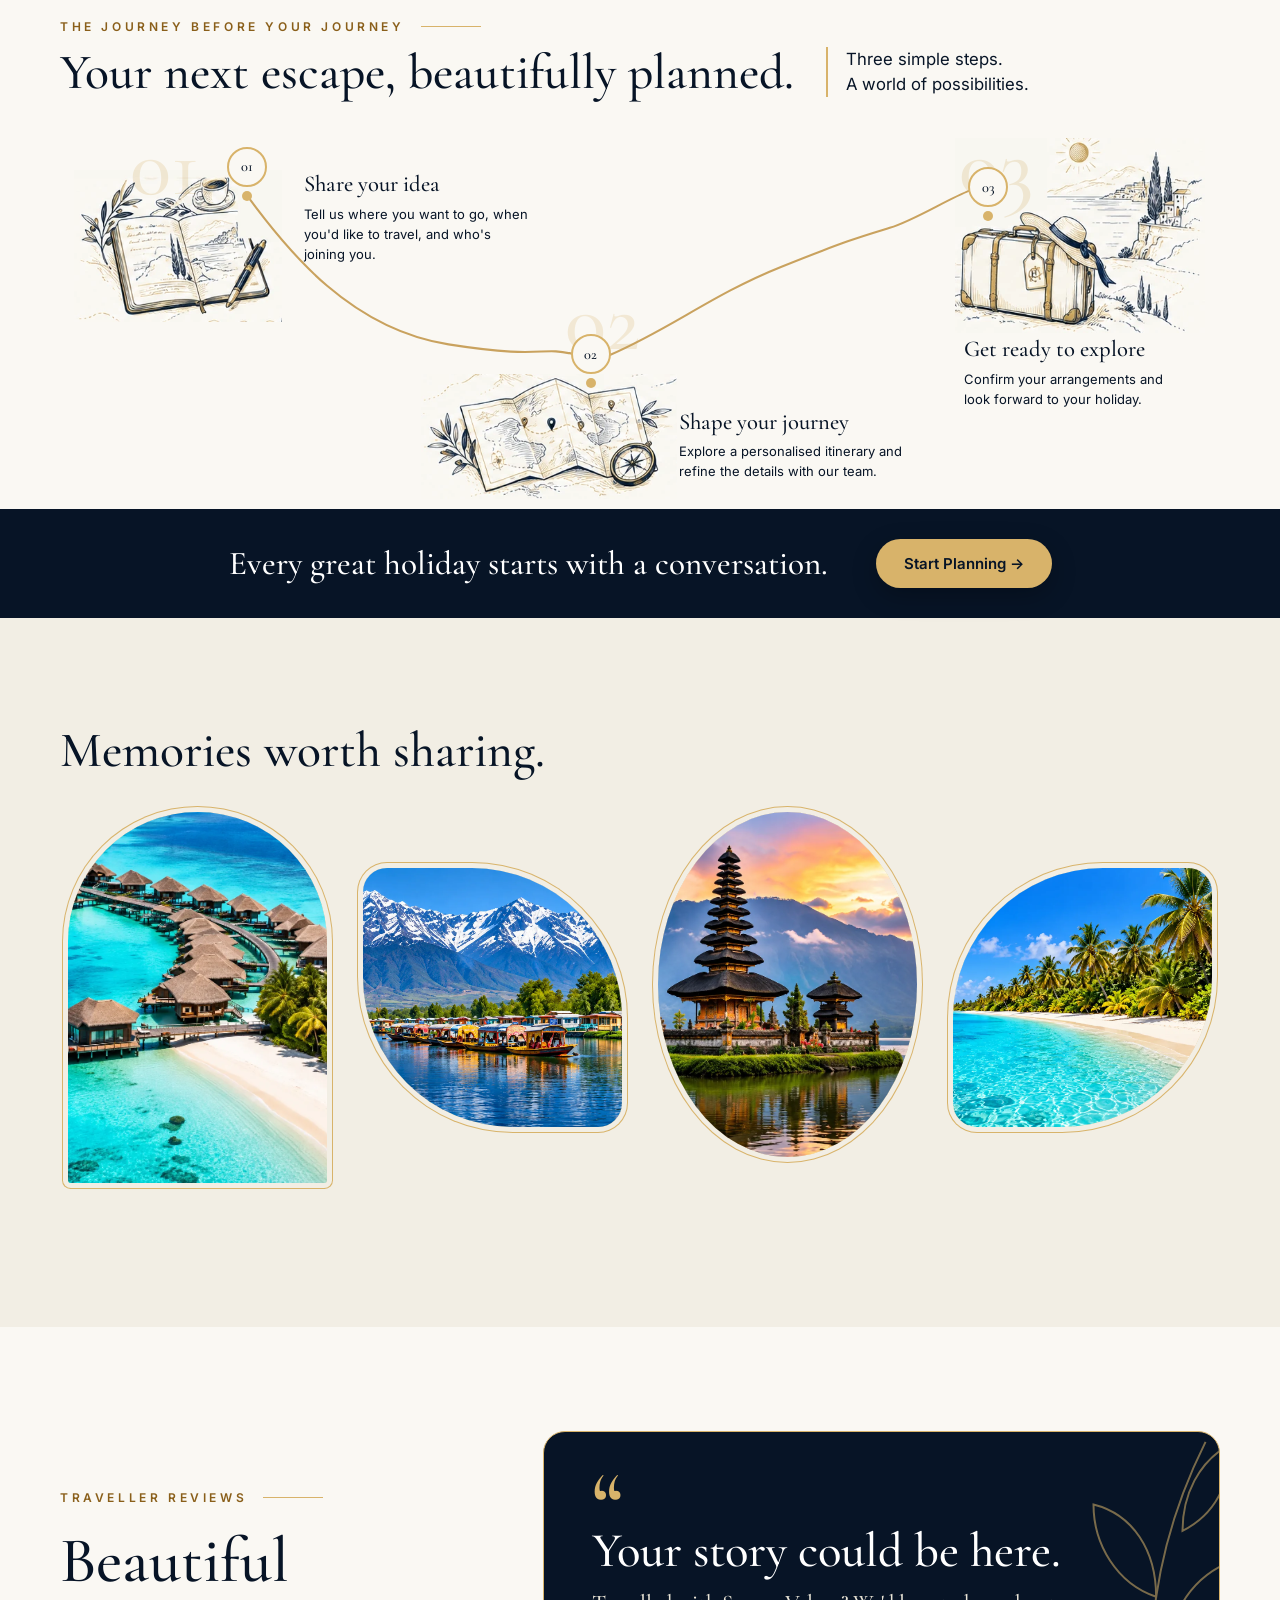
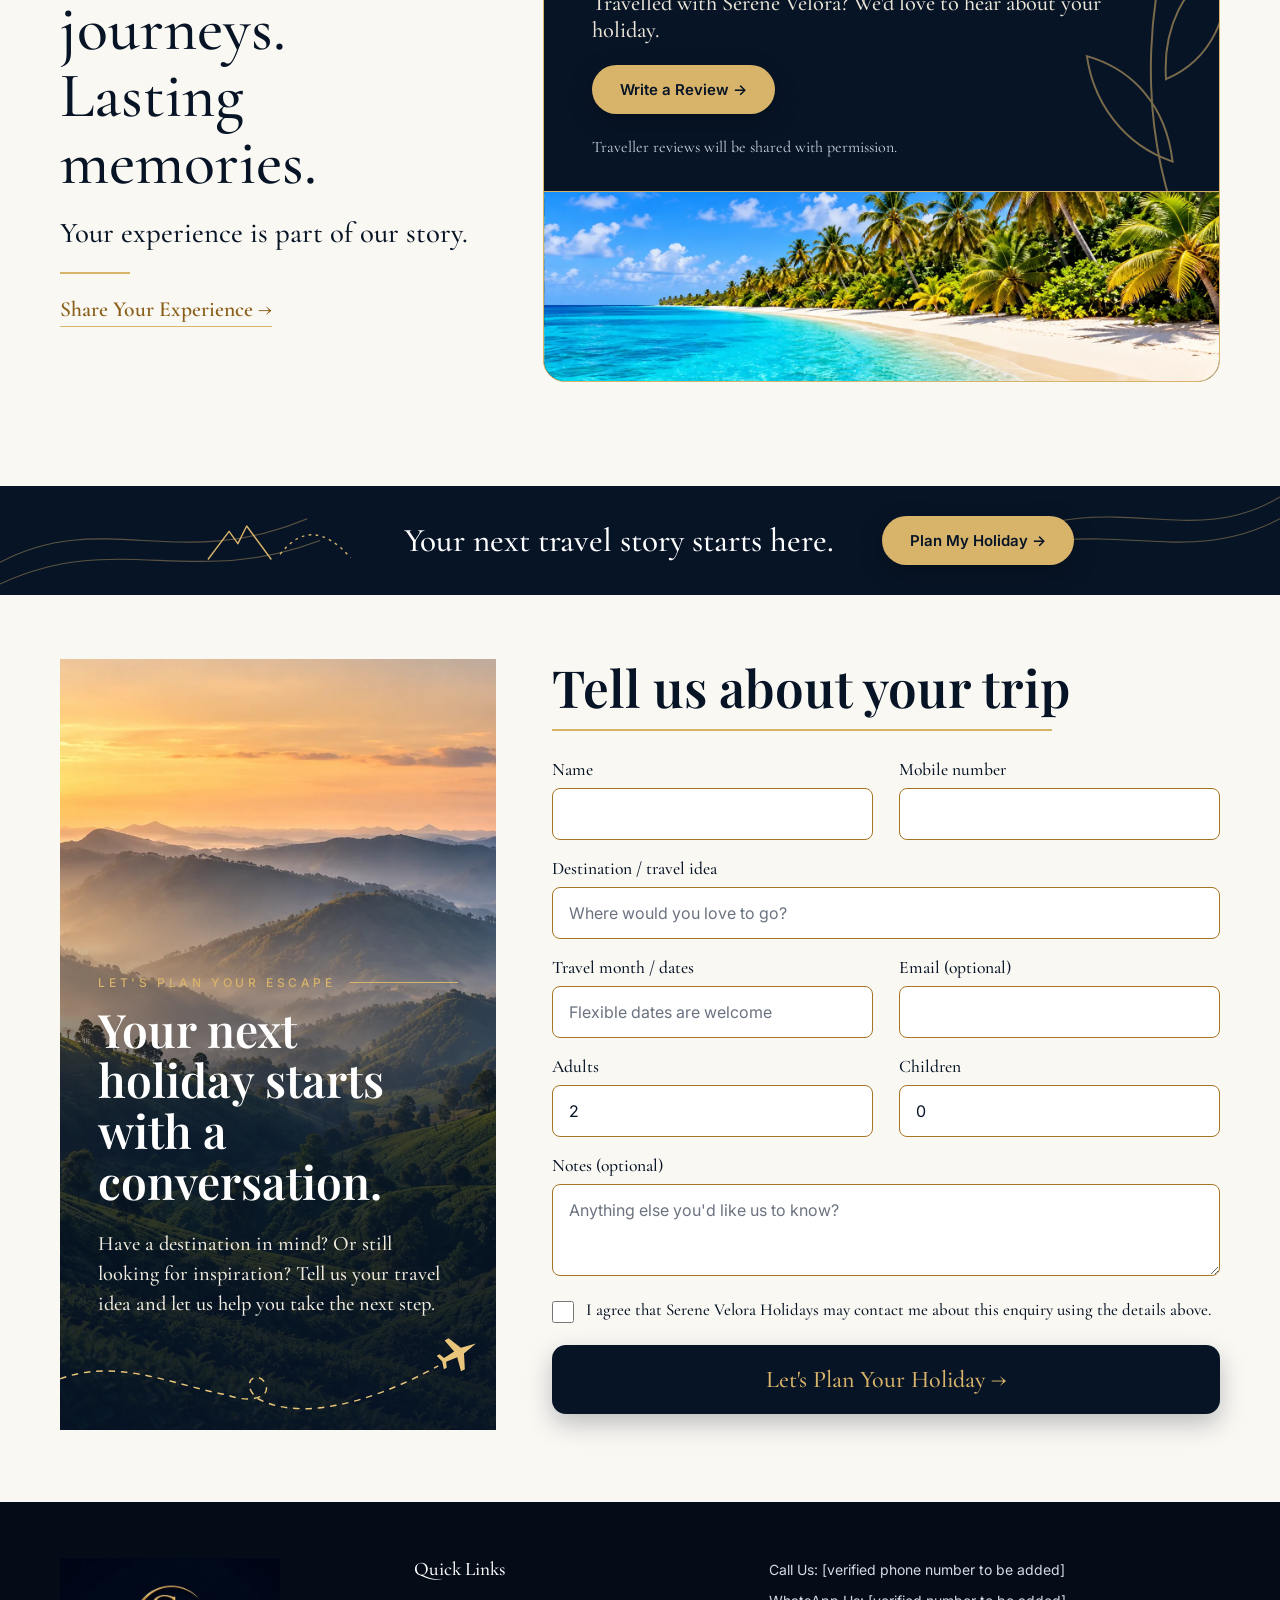
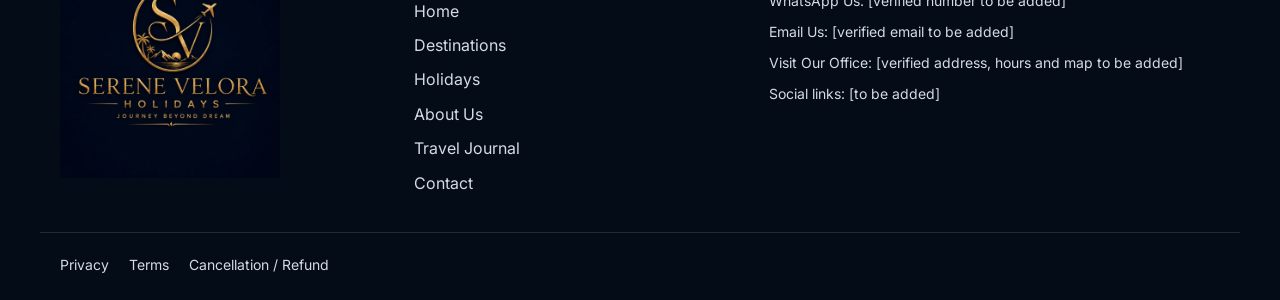
==== commit b54c5acb: "minor changes" ====
--- a/index.html
+++ b/index.html
@@ -198,7 +198,7 @@
         <p>Travelled with Serene Velora? We'd love to hear about your holiday.</p>
         <a class="btn btn-gold" href="contact.html#enquire">Write a Review <span aria-hidden="true">&rarr;</span></a>
         <small>Traveller reviews will be shared with permission.</small></div>
-      <div class="rv-photo ph has-img" role="img" aria-label="Palm-covered island with a white sand beach and clear turquoise water" style="background-image:url(assets/img-island.webp)"></div>
+      <div class="rv-photo ph has-img" role="img" aria-label="Family enjoying holiday moments together" style="background-image:url(assets/tw-family.webp)"></div>
     </div>
   </div>
   <div class="reviews" id="reviews"></div>
@@ -237,7 +237,10 @@
 <footer class="footer">
   <div class="wrap foot">
     <div><img src="assets/logo.jpg" width="220" height="220" alt="Serene Velora Holidays logo: gold SV emblem with aircraft, palms and mountains" loading="lazy"></div>
-    <nav aria-label="Footer"><a href="index.html">Home</a><a href="destinations.html">Destinations</a><a href="holidays.html">Holidays</a><a href="about.html">About Us</a><a href="journal.html">Travel Journal</a><a href="contact.html">Contact</a></nav>
+    <nav aria-label="Footer">
+      <h3 class="foot-title">Quick Links</h3>
+      <a href="index.html">Home</a><a href="destinations.html">Destinations</a><a href="holidays.html">Holidays</a><a href="about.html">About Us</a><a href="journal.html">Travel Journal</a><a href="contact.html">Contact</a>
+    </nav>
     <div class="contact">
       <p>Call Us: [verified phone number to be added]</p>
       <p>WhatsApp Us: [verified number to be added]</p>
--- a/css/styles.css
+++ b/css/styles.css
@@ -131,6 +131,7 @@
 
 .footer{background:#040c18;color:#d6dbe3;padding:56px 0 24px}
 .foot{display:grid;gap:32px}
+.footer h3{color:#fff;font-size:1.2rem;margin:0 0 10px;font-family:var(--serif);font-weight:500}
 .footer nav{display:flex;flex-direction:column;gap:8px}
 .footer a{text-decoration:none}.footer a:hover{color:var(--gold)}
 .contact p{margin:0 0 8px;font-size:14px}
